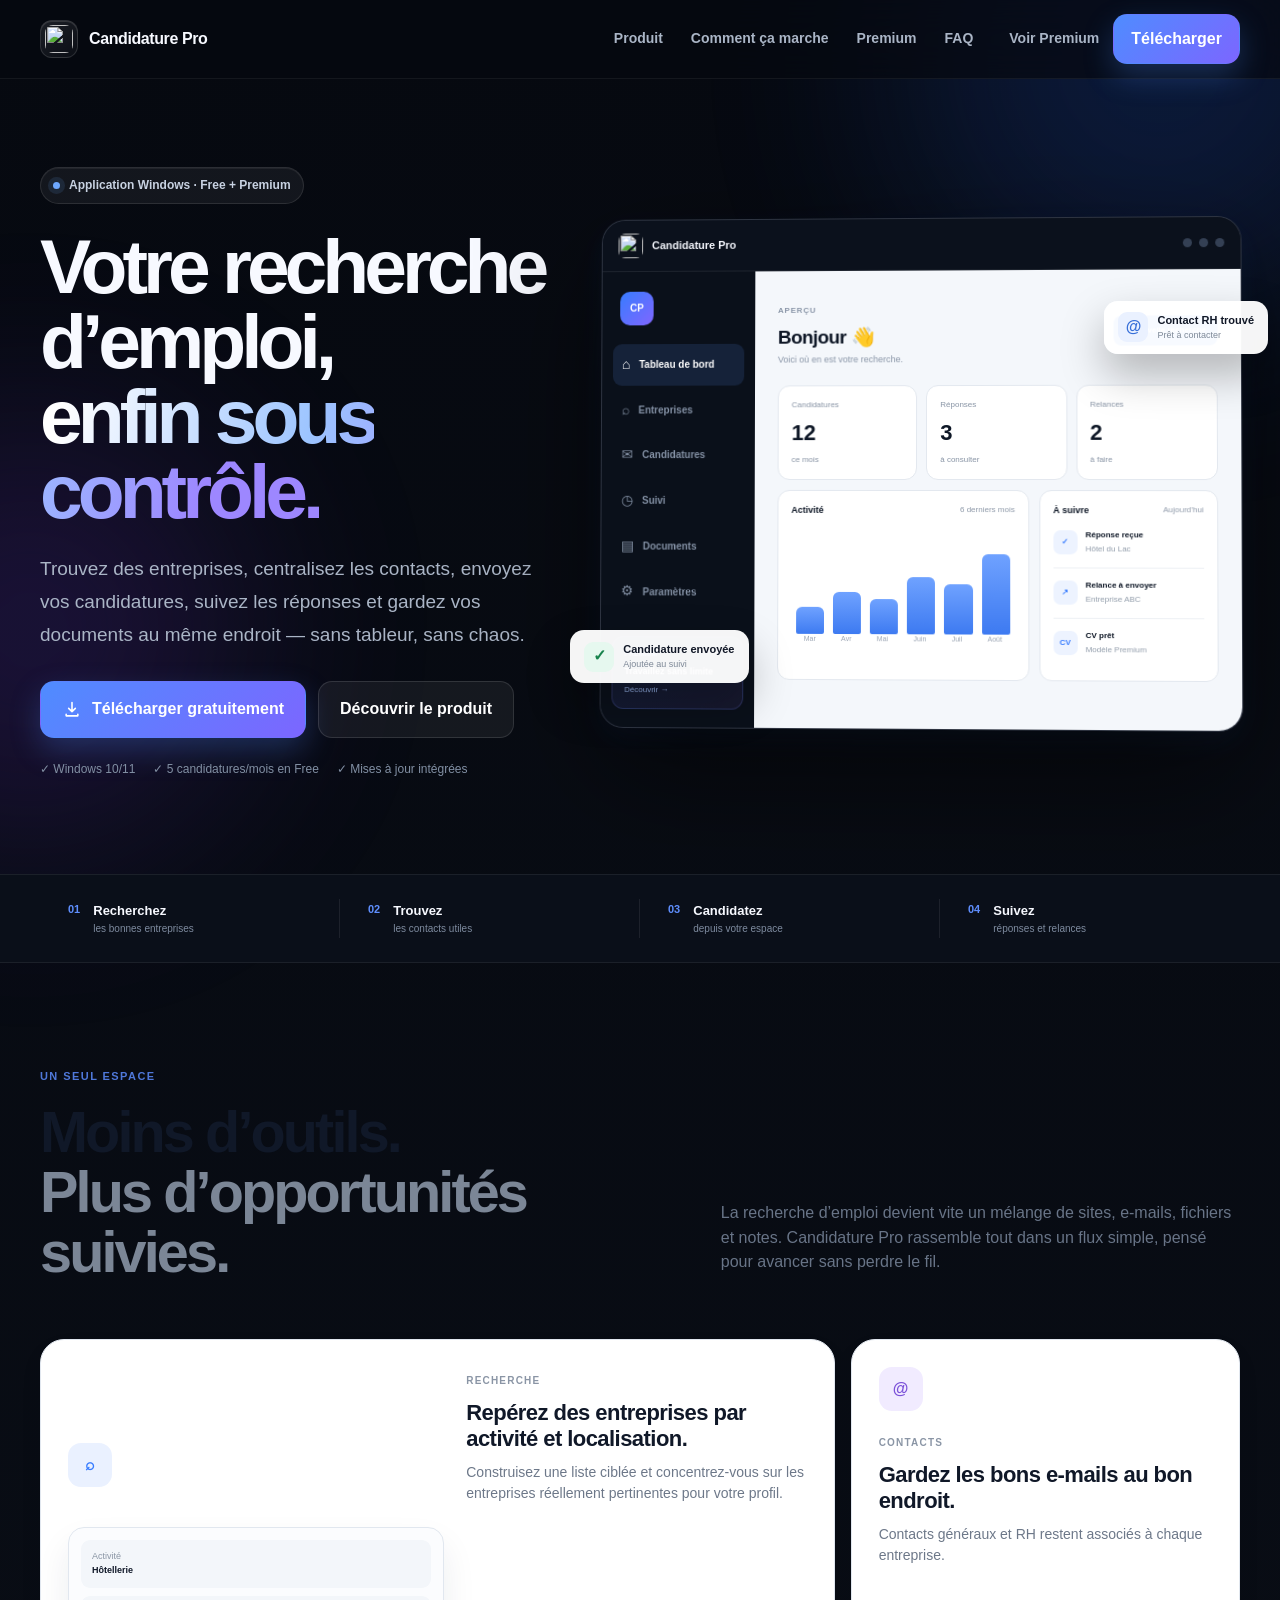
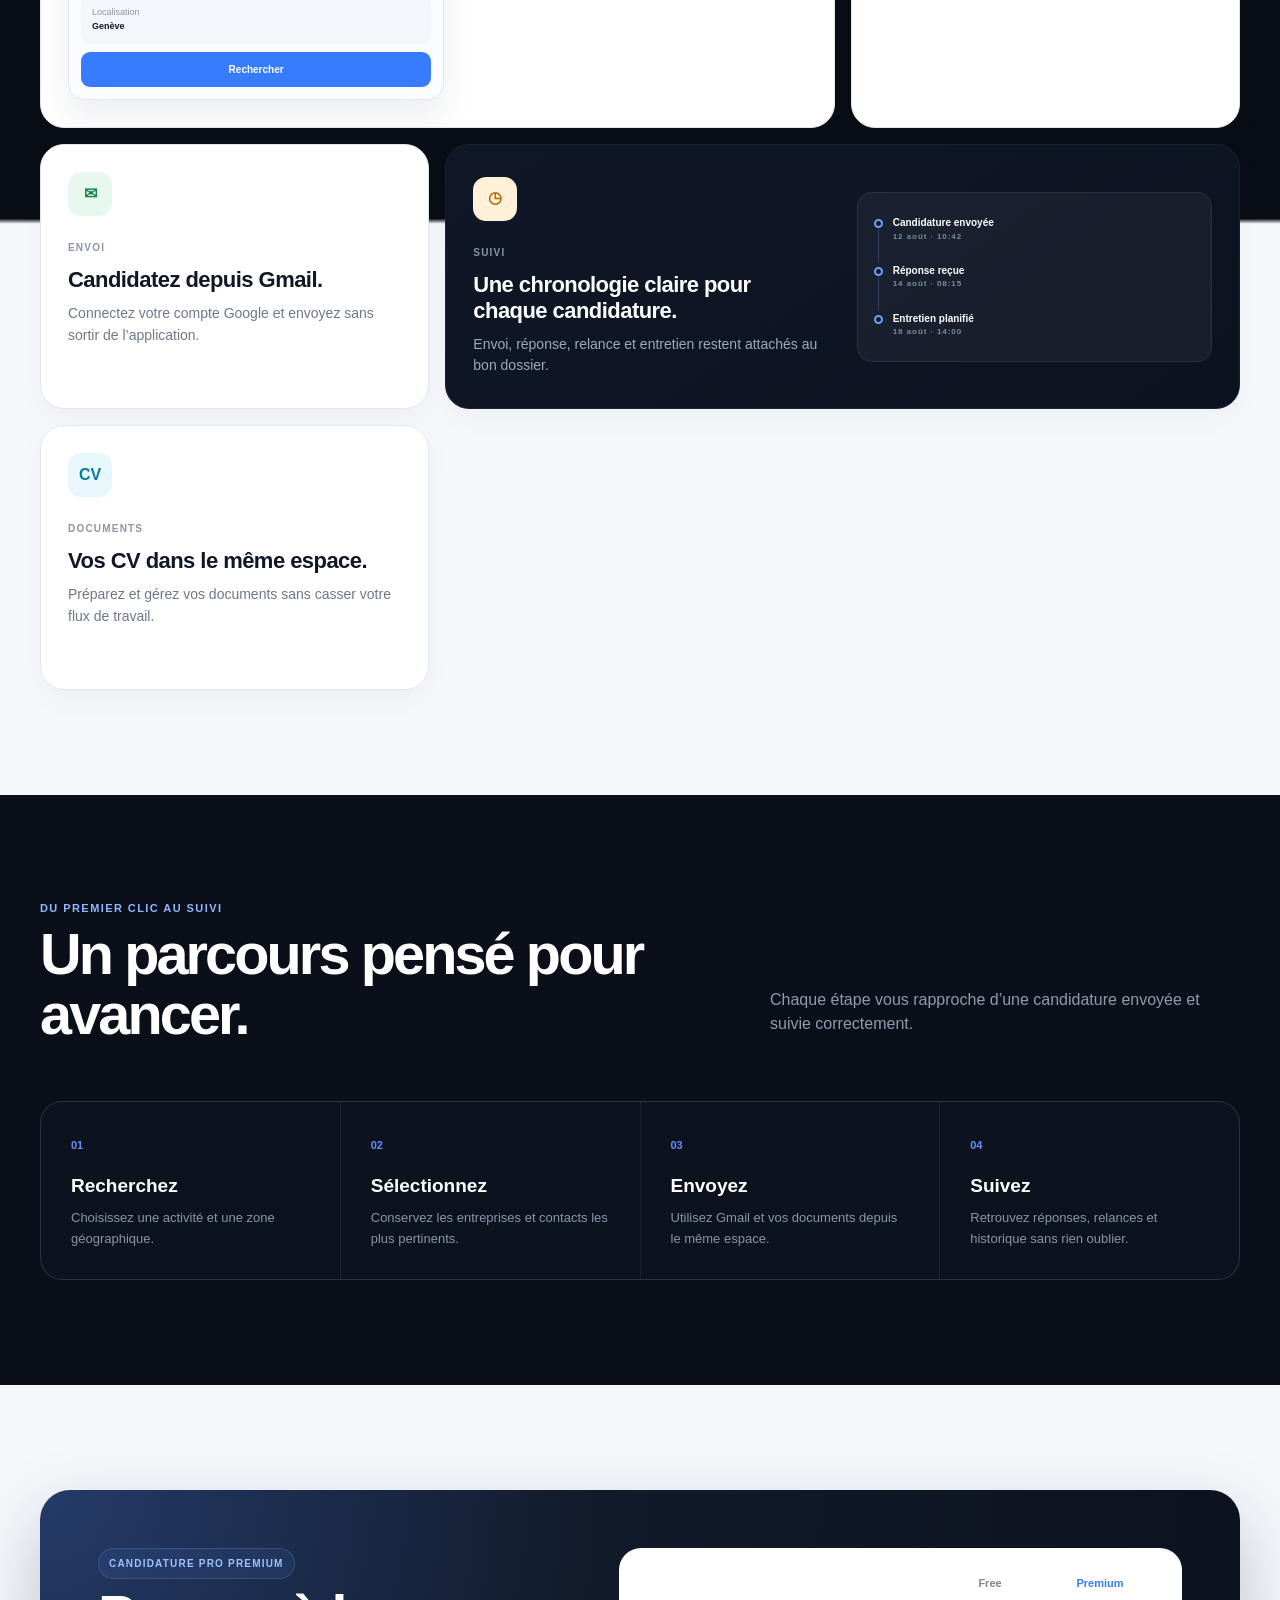
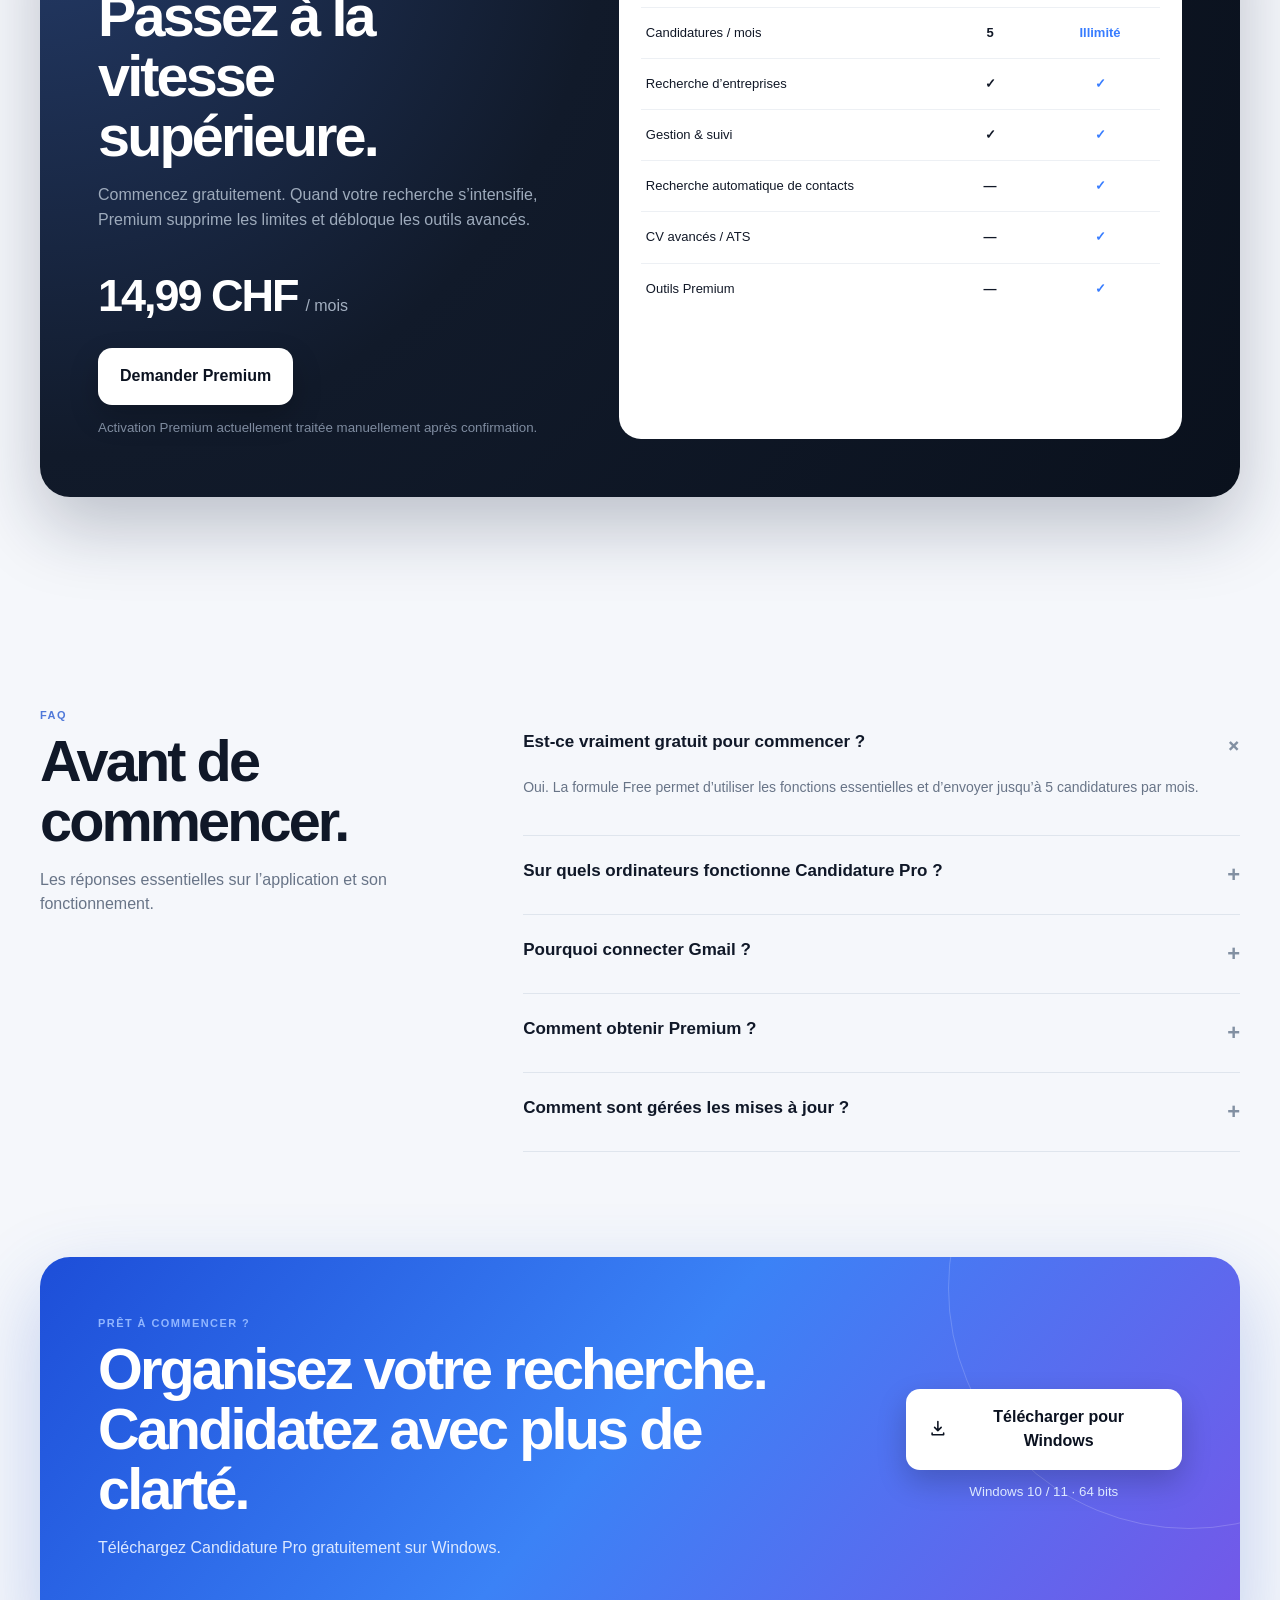
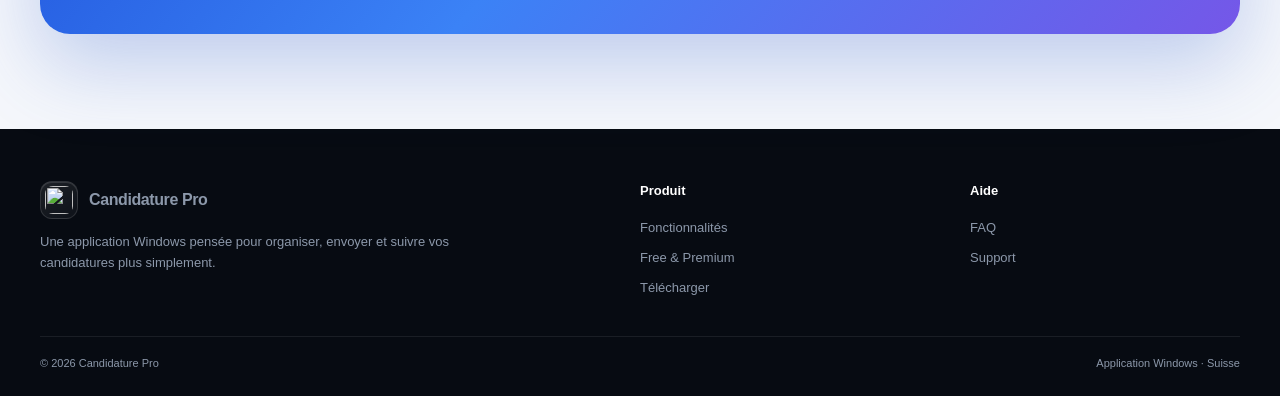
==== index.html @ aee871d6 "Update index.html" ====
<!doctype html>
<html lang="fr">
<head>
  <meta name="google-site-verification" content="pzYJ-l_pSA0hXIdi0pwkv5i7uLzu8DPLIW7ypDd37Yw" />
  <meta charset="utf-8" />
  <meta name="viewport" content="width=device-width,initial-scale=1" />
  <meta name="description" content="Candidature Pro centralise la recherche d'entreprises, les contacts, les candidatures, les réponses et les documents dans une application Windows moderne." />
  <meta name="theme-color" content="#070b14" />
  <title>Candidature Pro — Passez de la recherche à l'action</title>
  <link rel="icon" href="assets/logo.png" />
  <link rel="stylesheet" href="styles.css" />
</head>
<body>
  <div class="ambient ambient-a"></div><div class="ambient ambient-b"></div>
  <header class="topbar">
    <div class="shell nav">
      <a class="brand" href="#top"><span class="brand-mark"><img src="assets/logo.png" alt="" /></span><span>Candidature Pro</span></a>
      <nav>
        <a href="#product">Produit</a><a href="#workflow">Comment ça marche</a><a href="#premium">Premium</a><a href="#faq">FAQ</a>
      </nav>
      <div class="nav-actions"><a class="ghost-link" href="#premium">Voir Premium</a><a class="btn btn-primary" href="https://github.com/granadas/CandidaturePro-Releases/releases/latest/download/CandidaturePro_Setup_x64.exe">Télécharger</a></div>
    </div>
  </header>

  <main id="top">
    <section class="hero shell">
      <div class="hero-copy reveal">
        <div class="pill"><span></span> Application Windows · Free + Premium</div>
        <h1>Votre recherche d’emploi,<br><em>enfin sous contrôle.</em></h1>
        <p class="lead">Trouvez des entreprises, centralisez les contacts, envoyez vos candidatures, suivez les réponses et gardez vos documents au même endroit — sans tableur, sans chaos.</p>
        <div class="hero-actions">
          <a class="btn btn-primary btn-lg" href="https://github.com/granadas/CandidaturePro-Releases/releases/latest/download/CandidaturePro_Setup_x64.exe"><svg viewBox="0 0 24 24"><path d="M12 3v11m0 0 4-4m-4 4-4-4M5 17v2h14v-2"/></svg>Télécharger gratuitement</a>
          <a class="btn btn-glass btn-lg" href="#product">Découvrir le produit</a>
        </div>
        <div class="microproof"><span>✓ Windows 10/11</span><span>✓ 5 candidatures/mois en Free</span><span>✓ Mises à jour intégrées</span></div>
      </div>

      <div class="hero-stage reveal reveal-delay">
        <div class="halo"></div>
        <div class="app-window">
          <div class="window-bar"><div class="window-brand"><img src="assets/logo.png" alt=""><b>Candidature Pro</b></div><div class="window-controls"><i></i><i></i><i></i></div></div>
          <div class="window-content">
            <aside>
              <div class="avatar">CP</div>
              <div class="navitem active"><span>⌂</span><b>Tableau de bord</b></div>
              <div class="navitem"><span>⌕</span><b>Entreprises</b></div>
              <div class="navitem"><span>✉</span><b>Candidatures</b></div>
              <div class="navitem"><span>◷</span><b>Suivi</b></div>
              <div class="navitem"><span>▤</span><b>Documents</b></div>
              <div class="navitem"><span>⚙</span><b>Paramètres</b></div>
              <div class="sidebar-premium"><small>PREMIUM</small><strong>Travaillez sans limite</strong><span>Découvrir →</span></div>
            </aside>
            <div class="dashboard">
              <div class="dash-head"><div><small>APERÇU</small><h3>Bonjour 👋</h3><p>Voici où en est votre recherche.</p></div><button>+ Nouvelle recherche</button></div>
              <div class="stats">
                <article><span>Candidatures</span><strong>12</strong><small>ce mois</small></article>
                <article><span>Réponses</span><strong>3</strong><small>à consulter</small></article>
                <article><span>Relances</span><strong>2</strong><small>à faire</small></article>
              </div>
              <div class="dash-grid">
                <article class="dash-card chart-card"><div class="card-title"><b>Activité</b><span>6 derniers mois</span></div><div class="bars"><i style="height:28%"></i><i style="height:43%"></i><i style="height:36%"></i><i style="height:58%"></i><i style="height:51%"></i><i style="height:82%"></i></div><div class="months"><span>Mar</span><span>Avr</span><span>Mai</span><span>Juin</span><span>Juil</span><span>Août</span></div></article>
                <article class="dash-card"><div class="card-title"><b>À suivre</b><span>Aujourd’hui</span></div><div class="task"><i>✓</i><div><b>Réponse reçue</b><small>Hôtel du Lac</small></div></div><div class="task"><i>↗</i><div><b>Relance à envoyer</b><small>Entreprise ABC</small></div></div><div class="task"><i>CV</i><div><b>CV prêt</b><small>Modèle Premium</small></div></div></article>
              </div>
            </div>
          </div>
        </div>
        <div class="float-card fc-one"><span>✓</span><div><b>Candidature envoyée</b><small>Ajoutée au suivi</small></div></div>
        <div class="float-card fc-two"><span>@</span><div><b>Contact RH trouvé</b><small>Prêt à contacter</small></div></div>
      </div>
    </section>

    <section class="proof-strip"><div class="shell proof-grid"><div><strong>01</strong><span><b>Recherchez</b><small>les bonnes entreprises</small></span></div><div><strong>02</strong><span><b>Trouvez</b><small>les contacts utiles</small></span></div><div><strong>03</strong><span><b>Candidatez</b><small>depuis votre espace</small></span></div><div><strong>04</strong><span><b>Suivez</b><small>réponses et relances</small></span></div></div></section>

    <section class="section shell" id="product">
      <div class="eyebrow">UN SEUL ESPACE</div>
      <div class="split-heading"><h2>Moins d’outils.<br><span>Plus d’opportunités suivies.</span></h2><p>La recherche d’emploi devient vite un mélange de sites, e-mails, fichiers et notes. Candidature Pro rassemble tout dans un flux simple, pensé pour avancer sans perdre le fil.</p></div>
      <div class="bento">
        <article class="bento-card large glow-blue"><div class="icon">⌕</div><div><small>RECHERCHE</small><h3>Repérez des entreprises par activité et localisation.</h3><p>Construisez une liste ciblée et concentrez-vous sur les entreprises réellement pertinentes pour votre profil.</p></div><div class="search-widget"><div><span>Activité</span><b>Hôtellerie</b></div><div><span>Localisation</span><b>Genève</b></div><button>Rechercher</button></div></article>
        <article class="bento-card"><div class="icon violet">@</div><small>CONTACTS</small><h3>Gardez les bons e-mails au bon endroit.</h3><p>Contacts généraux et RH restent associés à chaque entreprise.</p></article>
        <article class="bento-card"><div class="icon green">✉</div><small>ENVOI</small><h3>Candidatez depuis Gmail.</h3><p>Connectez votre compte Google et envoyez sans sortir de l’application.</p></article>
        <article class="bento-card wide dark-card"><div><div class="icon amber">◷</div><small>SUIVI</small><h3>Une chronologie claire pour chaque candidature.</h3><p>Envoi, réponse, relance et entretien restent attachés au bon dossier.</p></div><div class="timeline"><div><i></i><span><b>Candidature envoyée</b><small>12 août · 10:42</small></span></div><div><i></i><span><b>Réponse reçue</b><small>14 août · 08:15</small></span></div><div><i></i><span><b>Entretien planifié</b><small>18 août · 14:00</small></span></div></div></article>
        <article class="bento-card"><div class="icon cyan">CV</div><small>DOCUMENTS</small><h3>Vos CV dans le même espace.</h3><p>Préparez et gérez vos documents sans casser votre flux de travail.</p></article>
      </div>
    </section>

    <section class="section workflow" id="workflow"><div class="shell"><div class="eyebrow light">DU PREMIER CLIC AU SUIVI</div><div class="workflow-head"><h2>Un parcours pensé pour avancer.</h2><p>Chaque étape vous rapproche d’une candidature envoyée et suivie correctement.</p></div><div class="steps"><article><span>01</span><h3>Recherchez</h3><p>Choisissez une activité et une zone géographique.</p></article><article><span>02</span><h3>Sélectionnez</h3><p>Conservez les entreprises et contacts les plus pertinents.</p></article><article><span>03</span><h3>Envoyez</h3><p>Utilisez Gmail et vos documents depuis le même espace.</p></article><article><span>04</span><h3>Suivez</h3><p>Retrouvez réponses, relances et historique sans rien oublier.</p></article></div></div></section>

    <section class="section shell" id="premium">
      <div class="premium-wrap">
        <div class="premium-copy"><div class="premium-badge">CANDIDATURE PRO PREMIUM</div><h2>Passez à la vitesse supérieure.</h2><p>Commencez gratuitement. Quand votre recherche s’intensifie, Premium supprime les limites et débloque les outils avancés.</p><div class="price"><strong>14,99 CHF</strong><span>/ mois</span></div><a class="btn btn-light btn-lg" href="mailto:jobrufali@gmail.com?subject=Demande%20Candidature%20Pro%20Premium">Demander Premium</a><small>Activation Premium actuellement traitée manuellement après confirmation.</small></div>
        <div class="compare-card"><div class="compare-head"><span></span><b>Free</b><b class="premium-col">Premium</b></div><div><span>Candidatures / mois</span><b>5</b><b>Illimité</b></div><div><span>Recherche d’entreprises</span><b>✓</b><b>✓</b></div><div><span>Gestion & suivi</span><b>✓</b><b>✓</b></div><div><span>Recherche automatique de contacts</span><b>—</b><b>✓</b></div><div><span>CV avancés / ATS</span><b>—</b><b>✓</b></div><div><span>Outils Premium</span><b>—</b><b>✓</b></div></div>
      </div>
    </section>

    <section class="section shell faq" id="faq"><div><div class="eyebrow">FAQ</div><h2>Avant de commencer.</h2><p>Les réponses essentielles sur l’application et son fonctionnement.</p></div><div class="faq-list"><details open><summary>Est-ce vraiment gratuit pour commencer ?<span>+</span></summary><p>Oui. La formule Free permet d’utiliser les fonctions essentielles et d’envoyer jusqu’à 5 candidatures par mois.</p></details><details><summary>Sur quels ordinateurs fonctionne Candidature Pro ?<span>+</span></summary><p>Candidature Pro est une application Windows 64 bits compatible avec Windows 10 et Windows 11.</p></details><details><summary>Pourquoi connecter Gmail ?<span>+</span></summary><p>La connexion Gmail permet d’envoyer les candidatures et de synchroniser les réponses directement depuis l’application via l’autorisation Google.</p></details><details><summary>Comment obtenir Premium ?<span>+</span></summary><p>Au lancement, la demande Premium est traitée manuellement. L’activation est ensuite appliquée à votre compte après confirmation.</p></details><details><summary>Comment sont gérées les mises à jour ?<span>+</span></summary><p>L’application vérifie les nouvelles versions et vous avertit lorsqu’une mise à jour est disponible.</p></details></div></section>

    <section class="cta-section"><div class="shell cta-card"><div><div class="eyebrow light">PRÊT À COMMENCER ?</div><h2>Organisez votre recherche.<br>Candidatez avec plus de clarté.</h2><p>Téléchargez Candidature Pro gratuitement sur Windows.</p></div><div class="cta-actions"><a class="btn btn-light btn-lg" href="https://github.com/granadas/CandidaturePro-Releases/releases/latest/download/CandidaturePro_Setup_x64.exe"><svg viewBox="0 0 24 24"><path d="M12 3v11m0 0 4-4m-4 4-4-4M5 17v2h14v-2"/></svg>Télécharger pour Windows</a><small>Windows 10 / 11 · 64 bits</small></div></div></section>
  </main>

  <footer><div class="shell footer-grid"><div><a class="brand" href="#top"><span class="brand-mark"><img src="assets/logo.png" alt=""></span><span>Candidature Pro</span></a><p>Une application Windows pensée pour organiser, envoyer et suivre vos candidatures plus simplement.</p></div><div><b>Produit</b><a href="#product">Fonctionnalités</a><a href="#premium">Free & Premium</a><a href="https://github.com/granadas/CandidaturePro-Releases/releases/latest/download/CandidaturePro_Setup_x64.exe">Télécharger</a></div><div><b>Aide</b><a href="#faq">FAQ</a><a href="mailto:jobrufali@gmail.com?subject=Support%20Candidature%20Pro">Support</a></div></div><div class="shell footer-bottom"><span>© 2026 Candidature Pro</span><span>Application Windows · Suisse</span></div></footer>
  <script src="script.js"></script>
</body>
</html>
---- styles.css ----
:root{--bg:#060910;--bg2:#0a0f19;--surface:#0f1623;--surface2:#121b2a;--line:rgba(255,255,255,.09);--text:#f7f9ff;--muted:#9ba8bb;--blue:#6ea8ff;--blue2:#3f7cff;--purple:#9b7cff;--green:#36d399;--shadow:0 30px 100px rgba(0,0,0,.48)}
*{box-sizing:border-box}html{scroll-behavior:smooth}body{margin:0;font-family:Inter,ui-sans-serif,-apple-system,BlinkMacSystemFont,"Segoe UI",sans-serif;background:linear-gradient(180deg,#060910 0,#090d15 35%,#f5f7fb 35.1%,#f5f7fb 100%);color:var(--text);line-height:1.55;overflow-x:hidden}a{color:inherit;text-decoration:none}img{display:block;max-width:100%}button{font:inherit}.shell{width:min(1200px,calc(100% - 40px));margin:auto}.ambient{position:fixed;pointer-events:none;border-radius:50%;filter:blur(110px);opacity:.18;z-index:-1}.ambient-a{width:520px;height:520px;background:#2563eb;top:-200px;right:-140px}.ambient-b{width:420px;height:420px;background:#7c3aed;top:420px;left:-180px}.topbar{position:sticky;top:0;z-index:60;background:rgba(6,9,16,.7);backdrop-filter:blur(18px);border-bottom:1px solid rgba(255,255,255,.06)}.nav{height:78px;display:flex;align-items:center;gap:36px}.brand{display:flex;align-items:center;gap:11px;font-weight:800;letter-spacing:-.025em}.brand-mark{width:38px;height:38px;border-radius:12px;background:linear-gradient(145deg,#ffffff17,#ffffff08);border:1px solid rgba(255,255,255,.12);display:grid;place-items:center;box-shadow:inset 0 1px rgba(255,255,255,.12)}.brand-mark img{width:28px;height:28px;border-radius:8px}.nav nav{display:flex;gap:28px;margin-left:auto;color:#aab5c6;font-size:14px;font-weight:650}.nav nav a:hover,.ghost-link:hover{color:#fff}.nav-actions{display:flex;align-items:center;gap:14px}.ghost-link{color:#aab5c6;font-size:14px;font-weight:650}.btn{display:inline-flex;align-items:center;justify-content:center;gap:10px;border-radius:14px;padding:12px 17px;border:1px solid transparent;font-weight:800;transition:.2s ease}.btn:hover{transform:translateY(-1px)}.btn-primary{background:linear-gradient(135deg,#4f8cff,#7c66ff);box-shadow:0 12px 30px rgba(79,140,255,.26);color:#fff}.btn-glass{background:rgba(255,255,255,.06);border-color:rgba(255,255,255,.12);color:#fff}.btn-light{background:#fff;color:#0b1220;box-shadow:0 12px 30px rgba(0,0,0,.2)}.btn-lg{padding:15px 21px}.btn svg{width:20px;height:20px;fill:none;stroke:currentColor;stroke-width:1.9;stroke-linecap:round;stroke-linejoin:round}.hero{min-height:780px;display:grid;grid-template-columns:.88fr 1.12fr;gap:54px;align-items:center;padding:88px 0 95px}.pill{display:inline-flex;align-items:center;gap:9px;border:1px solid rgba(255,255,255,.1);background:rgba(255,255,255,.055);padding:8px 12px;border-radius:999px;font-size:12px;color:#c8d2e2;font-weight:750;box-shadow:inset 0 1px rgba(255,255,255,.06)}.pill span{width:7px;height:7px;border-radius:50%;background:#6ea8ff;box-shadow:0 0 0 5px rgba(110,168,255,.12)}.hero h1{font-size:clamp(52px,6vw,80px);line-height:.98;letter-spacing:-.065em;margin:25px 0 22px}.hero h1 em{font-style:normal;background:linear-gradient(105deg,#ffffff 5%,#9cc4ff 45%,#9d87ff 80%);-webkit-background-clip:text;background-clip:text;color:transparent}.lead{font-size:19px;color:#aab5c6;max-width:630px;line-height:1.75}.hero-actions{display:flex;gap:12px;flex-wrap:wrap;margin:30px 0 22px}.microproof{display:flex;gap:18px;flex-wrap:wrap;color:#8290a4;font-size:12px}.hero-stage{position:relative}.halo{position:absolute;inset:7% 4%;background:radial-gradient(circle,rgba(84,133,255,.28),transparent 67%);filter:blur(25px)}.app-window{position:relative;background:#111827;border:1px solid rgba(255,255,255,.12);border-radius:24px;overflow:hidden;box-shadow:0 45px 120px rgba(0,0,0,.56),0 10px 28px rgba(18,38,77,.28);transform:perspective(1400px) rotateY(-2deg) rotateX(1.1deg)}.window-bar{height:52px;background:#0b111c;border-bottom:1px solid rgba(255,255,255,.08);display:flex;align-items:center;justify-content:space-between;padding:0 16px}.window-brand{display:flex;align-items:center;gap:9px;font-size:11px}.window-brand img{width:25px;height:25px;border-radius:7px}.window-controls{display:flex;gap:7px}.window-controls i{width:9px;height:9px;border-radius:50%;background:#344054}.window-content{display:grid;grid-template-columns:155px 1fr;min-height:455px}.window-content aside{background:#0a101a;padding:18px 11px;color:#8491a5}.avatar{width:34px;height:34px;border-radius:10px;background:linear-gradient(135deg,#377cff,#8066ff);display:grid;place-items:center;color:#fff;font-size:10px;font-weight:900;margin:2px 7px 19px}.navitem{display:flex;gap:9px;align-items:center;padding:10px 9px;border-radius:9px;font-size:10px;margin-bottom:4px}.navitem span{font-size:14px}.navitem.active{background:#152239;color:#fff}.sidebar-premium{margin-top:24px;border:1px solid rgba(117,139,255,.22);background:linear-gradient(150deg,rgba(54,92,189,.18),rgba(126,87,194,.12));border-radius:12px;padding:12px}.sidebar-premium small,.sidebar-premium strong,.sidebar-premium span{display:block}.sidebar-premium small{font-size:7px;color:#90b5ff;font-weight:900}.sidebar-premium strong{font-size:9px;color:#eef4ff;margin:5px 0}.sidebar-premium span{font-size:8px;color:#9ab7ee}.dashboard{background:#f4f7fb;color:#0e1726;padding:25px 23px}.dash-head{display:flex;align-items:center;justify-content:space-between}.dash-head small{font-size:8px;font-weight:900;letter-spacing:.1em;color:#8a96a8}.dash-head h3{margin:2px 0;font-size:19px;letter-spacing:-.03em}.dash-head p{margin:0;color:#8995a7;font-size:9px}.dash-head button{border:0;background:#377cff;color:#fff;border-radius:8px;padding:9px 11px;font-size:8px;font-weight:800}.stats{display:grid;grid-template-columns:repeat(3,1fr);gap:9px;margin:18px 0 10px}.stats article{background:#fff;border:1px solid #e3e8ef;border-radius:12px;padding:13px}.stats span,.stats small{display:block;color:#8793a4;font-size:8px}.stats strong{display:block;font-size:22px;margin:4px 0}.dash-grid{display:grid;grid-template-columns:1.35fr .95fr;gap:10px}.dash-card{background:#fff;border:1px solid #e3e8ef;border-radius:12px;padding:13px}.card-title{display:flex;justify-content:space-between;font-size:9px}.card-title span{font-size:8px;color:#8d98a8}.bars{height:116px;display:flex;align-items:flex-end;gap:9px;padding:18px 5px 0}.bars i{flex:1;background:linear-gradient(180deg,#6fa2ff,#3d7af1);border-radius:6px 6px 2px 2px}.months{display:flex;justify-content:space-around;color:#9aa4b3;font-size:7px}.task{display:flex;gap:8px;align-items:center;padding:11px 0;border-bottom:1px solid #edf0f4}.task:last-child{border:0}.task i{font-style:normal;width:24px;height:24px;border-radius:7px;background:#edf3ff;color:#377cff;display:grid;place-items:center;font-size:8px;font-weight:900}.task b,.task small{display:block;font-size:8px}.task small{color:#929dab;margin-top:2px}.float-card{position:absolute;display:flex;gap:9px;align-items:center;background:rgba(255,255,255,.96);color:#111827;border-radius:14px;padding:11px 14px;box-shadow:0 20px 44px rgba(0,0,0,.28)}.float-card>span{width:30px;height:30px;border-radius:9px;display:grid;place-items:center;font-weight:900}.float-card b,.float-card small{display:block}.float-card b{font-size:11px}.float-card small{font-size:9px;color:#7e8998}.fc-one{left:-28px;bottom:46px}.fc-one>span{background:#e6f8ef;color:#18834c}.fc-two{right:-28px;top:84px}.fc-two>span{background:#eaf1ff;color:#376fd8}.proof-strip{border-top:1px solid rgba(255,255,255,.07);border-bottom:1px solid rgba(255,255,255,.07);background:#0a0f19}.proof-grid{display:grid;grid-template-columns:repeat(4,1fr);padding:24px 0}.proof-grid div{display:flex;gap:13px;padding:2px 28px;border-right:1px solid rgba(255,255,255,.08)}.proof-grid div:last-child{border:0}.proof-grid strong{color:#5f8fff;font-size:11px}.proof-grid b,.proof-grid small{display:block}.proof-grid b{font-size:13px}.proof-grid small{font-size:10px;color:#7e8b9f}.section{padding:105px 0;color:#101828}.eyebrow{font-size:11px;font-weight:900;letter-spacing:.13em;color:#4f78d9}.eyebrow.light{color:#91b6ff}.split-heading{display:grid;grid-template-columns:1fr .85fr;gap:70px;align-items:end;margin:10px 0 48px}.split-heading h2,.workflow h2,.premium-copy h2,.faq h2,.cta-card h2{font-size:clamp(38px,4.5vw,58px);line-height:1.04;letter-spacing:-.05em;margin:8px 0}.split-heading h2 span{color:#7b8696}.split-heading p,.workflow-head p,.premium-copy p,.faq>div:first-child p,.cta-card p{color:#687487;font-size:16px}.bento{display:grid;grid-template-columns:repeat(3,1fr);gap:16px}.bento-card{background:#fff;border:1px solid #e1e7ef;border-radius:24px;padding:27px;min-height:265px;box-shadow:0 10px 28px rgba(15,23,42,.035);position:relative;overflow:hidden}.bento-card.large{grid-column:span 2;display:grid;grid-template-columns:1.05fr .95fr;gap:22px;align-items:end;min-height:320px}.bento-card.wide{grid-column:span 2;display:grid;grid-template-columns:1fr 1fr;gap:28px;align-items:center}.bento-card small{font-size:10px;letter-spacing:.12em;color:#8a95a5;font-weight:900}.bento-card h3{font-size:22px;line-height:1.18;letter-spacing:-.025em;margin:8px 0 10px}.bento-card p{font-size:14px;color:#6d7889;margin:0}.icon{width:44px;height:44px;border-radius:13px;background:#eaf1ff;color:#377cff;display:grid;place-items:center;font-weight:900;margin-bottom:18px}.icon.violet{background:#f1ebff;color:#7c52d9}.icon.green{background:#e9f8ef;color:#16834b}.icon.amber{background:#fff1d8;color:#b76800}.icon.cyan{background:#e8f7fb;color:#0c7d99}.search-widget{background:#fbfcfe;border:1px solid #e1e7ef;border-radius:16px;padding:12px;box-shadow:0 18px 34px rgba(22,34,58,.08)}.search-widget div{padding:10px 11px;background:#f3f6fa;border-radius:9px;margin-bottom:8px}.search-widget span,.search-widget b{display:block;font-size:9px}.search-widget span{color:#8b96a5}.search-widget button{width:100%;border:0;background:#377cff;color:#fff;border-radius:9px;padding:10px;font-size:10px;font-weight:900}.dark-card{background:linear-gradient(145deg,#101827,#0b1220);color:#fff;border-color:#182337}.dark-card p{color:#9eabbc}.timeline{background:rgba(255,255,255,.05);border:1px solid rgba(255,255,255,.08);border-radius:15px;padding:12px 16px}.timeline div{display:flex;gap:10px;padding:10px 0;position:relative}.timeline div:not(:last-child):after{content:"";position:absolute;left:4px;top:24px;bottom:-10px;width:1px;background:#30415f}.timeline i{width:9px;height:9px;border:2px solid #6fa2ff;border-radius:50%;margin-top:4px;z-index:1;background:#101827}.timeline b,.timeline small{display:block;font-size:10px}.timeline small{font-size:8px;color:#7f8ca0}.workflow{background:#0a0f19;color:#fff}.workflow-head{display:flex;justify-content:space-between;gap:60px;align-items:end}.workflow-head p{max-width:470px;color:#8f9caf}.steps{display:grid;grid-template-columns:repeat(4,1fr);gap:1px;background:rgba(255,255,255,.08);margin-top:48px;border:1px solid rgba(255,255,255,.08);border-radius:22px;overflow:hidden}.steps article{background:#0c131f;padding:30px}.steps span{color:#628fff;font-size:11px;font-weight:900}.steps h3{font-size:19px;margin:14px 0 8px}.steps p{color:#8996a8;font-size:13px;margin:0}.premium-wrap{background:radial-gradient(circle at 0 0,#243b69 0,#111a2a 42%,#0a111d 100%);border-radius:30px;padding:58px;color:#fff;display:grid;grid-template-columns:.9fr 1.1fr;gap:60px;box-shadow:0 30px 70px rgba(19,33,59,.25)}.premium-badge{display:inline-block;font-size:10px;font-weight:900;letter-spacing:.12em;color:#9ec1ff;border:1px solid rgba(130,170,255,.2);background:rgba(87,122,204,.12);padding:7px 10px;border-radius:999px}.premium-copy p{color:#9eabbc}.price{display:flex;align-items:baseline;gap:8px;margin:28px 0 18px}.price strong{font-size:45px;letter-spacing:-.045em}.price span{color:#a3afc0}.premium-copy>small{display:block;color:#7f8ca0;margin-top:13px}.compare-card{background:#fff;color:#111827;border-radius:22px;padding:12px 22px}.compare-card>div{display:grid;grid-template-columns:1fr 90px 110px;align-items:center;gap:10px;padding:15px 5px;border-bottom:1px solid #edf0f4;font-size:13px}.compare-card>div:last-child{border:0}.compare-card b{text-align:center}.compare-head{color:#7a8594;font-size:11px!important;font-weight:800}.premium-col,.compare-card>div b:last-child{color:#377cff}.faq{display:grid;grid-template-columns:.72fr 1.28fr;gap:80px}.faq-list details{border-bottom:1px solid #dfe5ed;padding:22px 0}.faq-list summary{list-style:none;display:flex;justify-content:space-between;gap:20px;cursor:pointer;font-size:17px;font-weight:800}.faq-list summary::-webkit-details-marker{display:none}.faq-list summary span{font-size:22px;color:#8290a2}.faq-list details[open] summary span{transform:rotate(45deg)}.faq-list p{color:#687487;font-size:14px;max-width:680px}.cta-section{padding:0 0 95px;color:#fff}.cta-card{background:linear-gradient(130deg,#1d4ed8 0,#3b82f6 48%,#7557e8 100%);border-radius:30px;padding:58px;display:flex;align-items:center;justify-content:space-between;gap:50px;box-shadow:0 30px 80px rgba(48,95,205,.28);position:relative;overflow:hidden}.cta-card:after{content:"";position:absolute;width:480px;height:480px;border:1px solid rgba(255,255,255,.18);border-radius:50%;right:-190px;top:-210px}.cta-card>div{position:relative;z-index:1}.cta-card p{color:#dce8ff}.cta-actions{text-align:center}.cta-actions small{display:block;color:#dce8ff;margin-top:12px}footer{background:#070b12;color:#8c98aa;padding:52px 0 24px}.footer-grid{display:grid;grid-template-columns:2fr 1fr 1fr;gap:60px}.footer-grid>div:first-child p{max-width:420px;font-size:13px}.footer-grid>div:not(:first-child){display:flex;flex-direction:column;gap:10px;font-size:13px}.footer-grid b{color:#fff;margin-bottom:6px}.footer-grid a:hover{color:#fff}.footer-bottom{border-top:1px solid rgba(255,255,255,.08);margin-top:38px;padding-top:18px;display:flex;justify-content:space-between;font-size:11px}.reveal{opacity:0;transform:translateY(18px);transition:opacity .75s ease,transform .75s ease}.reveal.visible{opacity:1;transform:none}.reveal-delay{transition-delay:.12s}@media(max-width:1000px){.nav nav{display:none}.hero{grid-template-columns:1fr;padding-top:65px}.hero-copy{text-align:center}.lead{margin:auto}.hero-actions,.microproof{justify-content:center}.hero-stage{margin-top:20px}.split-heading,.premium-wrap,.faq{grid-template-columns:1fr}.bento{grid-template-columns:1fr 1fr}.bento-card.large,.bento-card.wide{grid-column:span 2}.workflow-head{display:block}.steps{grid-template-columns:1fr 1fr}.premium-wrap{gap:40px}.cta-card{display:block;text-align:center}.cta-actions{margin-top:25px}.footer-grid{grid-template-columns:1fr 1fr}.footer-grid>div:first-child{grid-column:span 2}}@media(max-width:720px){.shell{width:min(100% - 26px,1200px)}.nav{height:68px}.nav-actions .ghost-link{display:none}.hero{min-height:auto;padding:56px 0 70px}.hero h1{font-size:48px}.lead{font-size:16px}.microproof{display:grid}.window-content{grid-template-columns:58px 1fr}.navitem b,.sidebar-premium{display:none}.dashboard{padding:15px 12px}.dash-grid{grid-template-columns:1fr}.dash-grid>.dash-card:last-child{display:none}.float-card{display:none}.proof-grid{grid-template-columns:1fr 1fr}.proof-grid div{border-bottom:1px solid rgba(255,255,255,.06)}.section{padding:74px 0}.split-heading{gap:10px}.bento{grid-template-columns:1fr}.bento-card.large,.bento-card.wide{grid-column:auto;grid-template-columns:1fr}.steps{grid-template-columns:1fr}.premium-wrap{padding:34px 22px}.compare-card{padding:8px 12px}.compare-card>div{grid-template-columns:1fr 55px 75px;font-size:11px}.cta-card{padding:38px 23px}.footer-grid{grid-template-columns:1fr}.footer-grid>div:first-child{grid-column:auto}.footer-bottom{display:block}.footer-bottom span{display:block;margin-top:5px}}
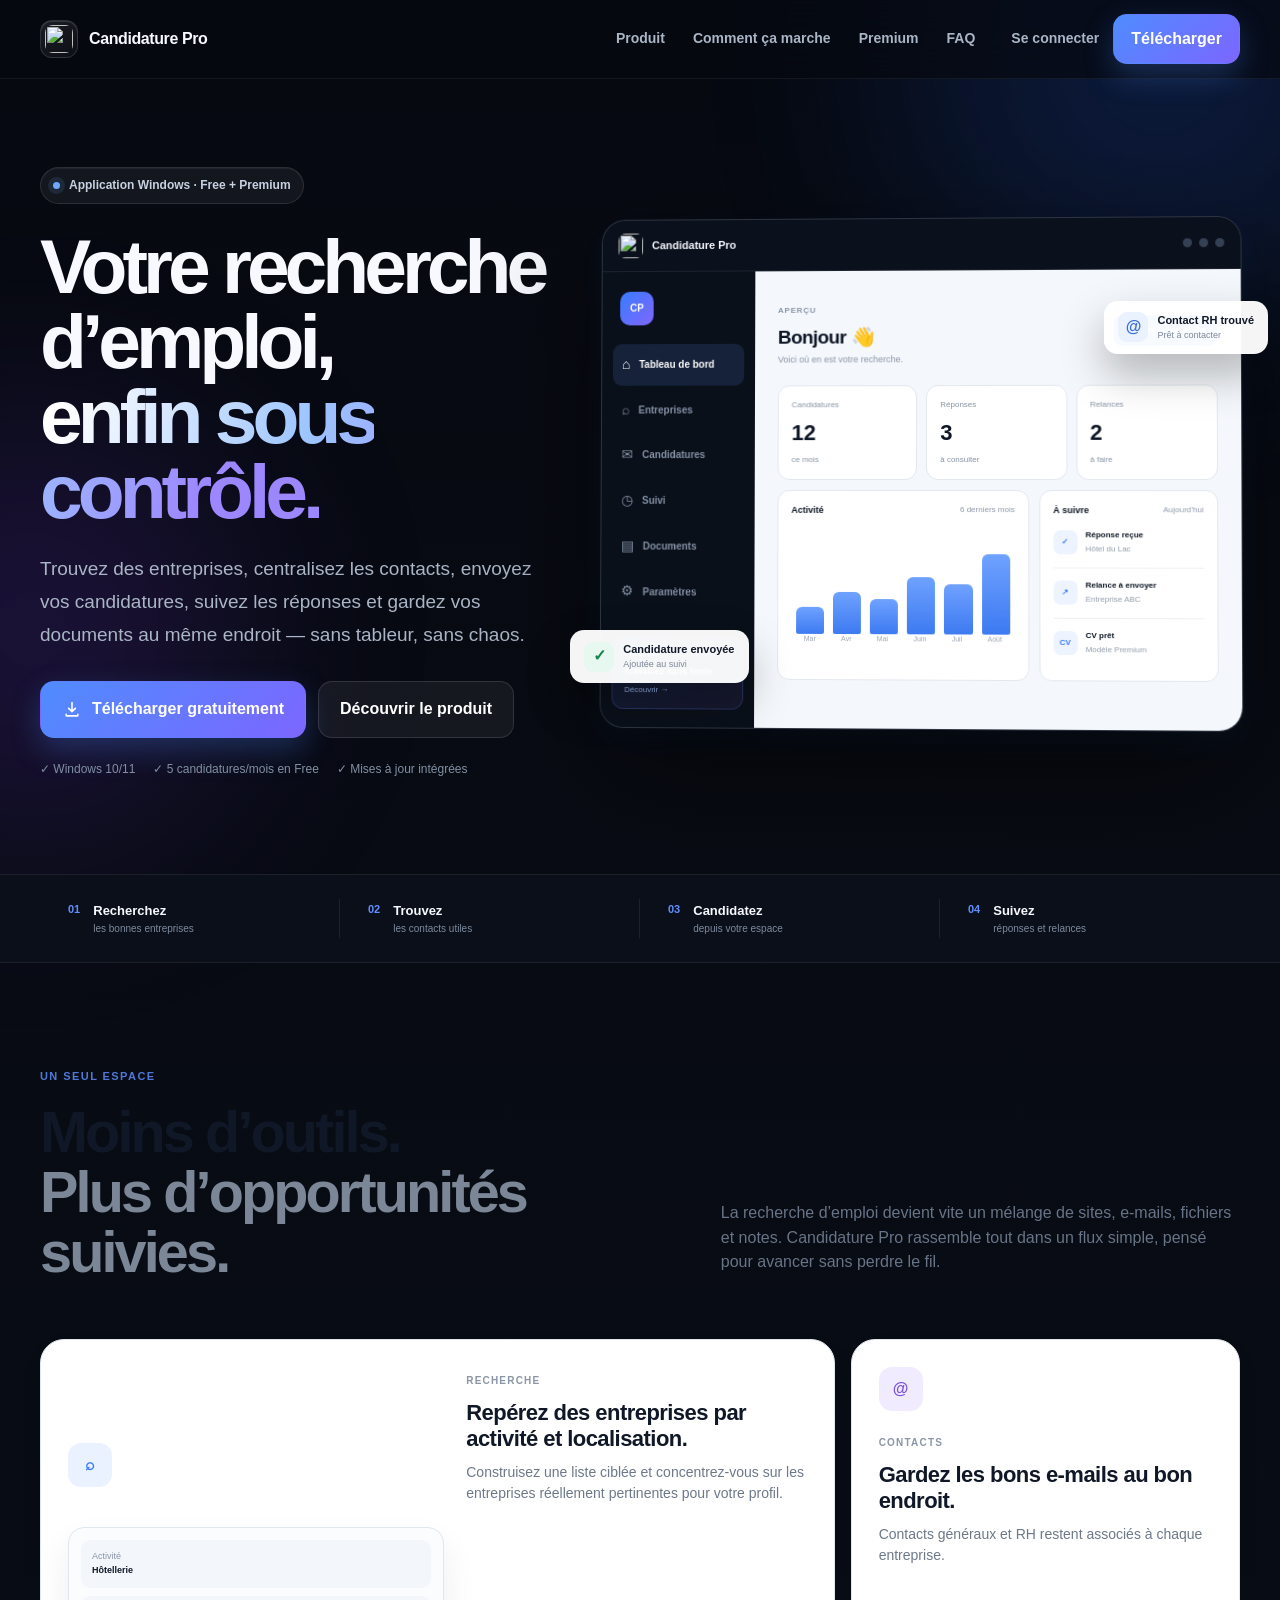
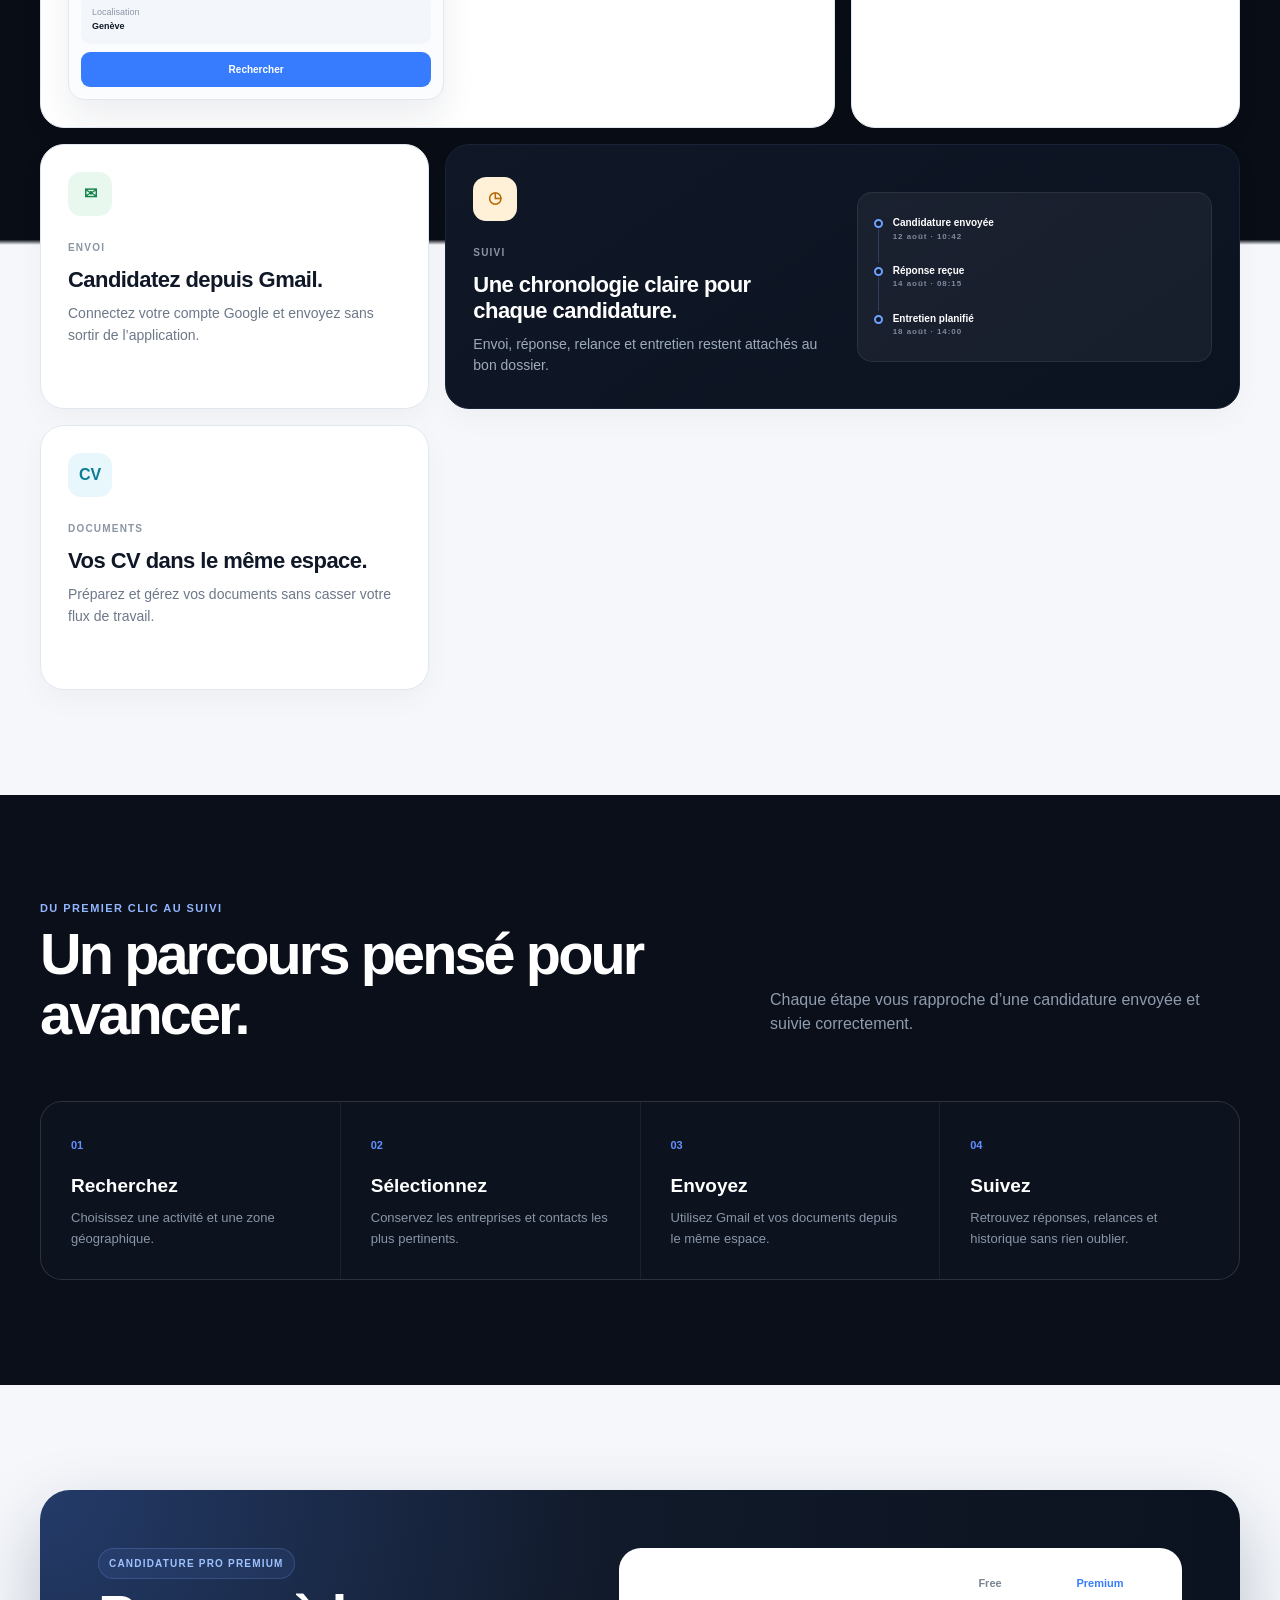
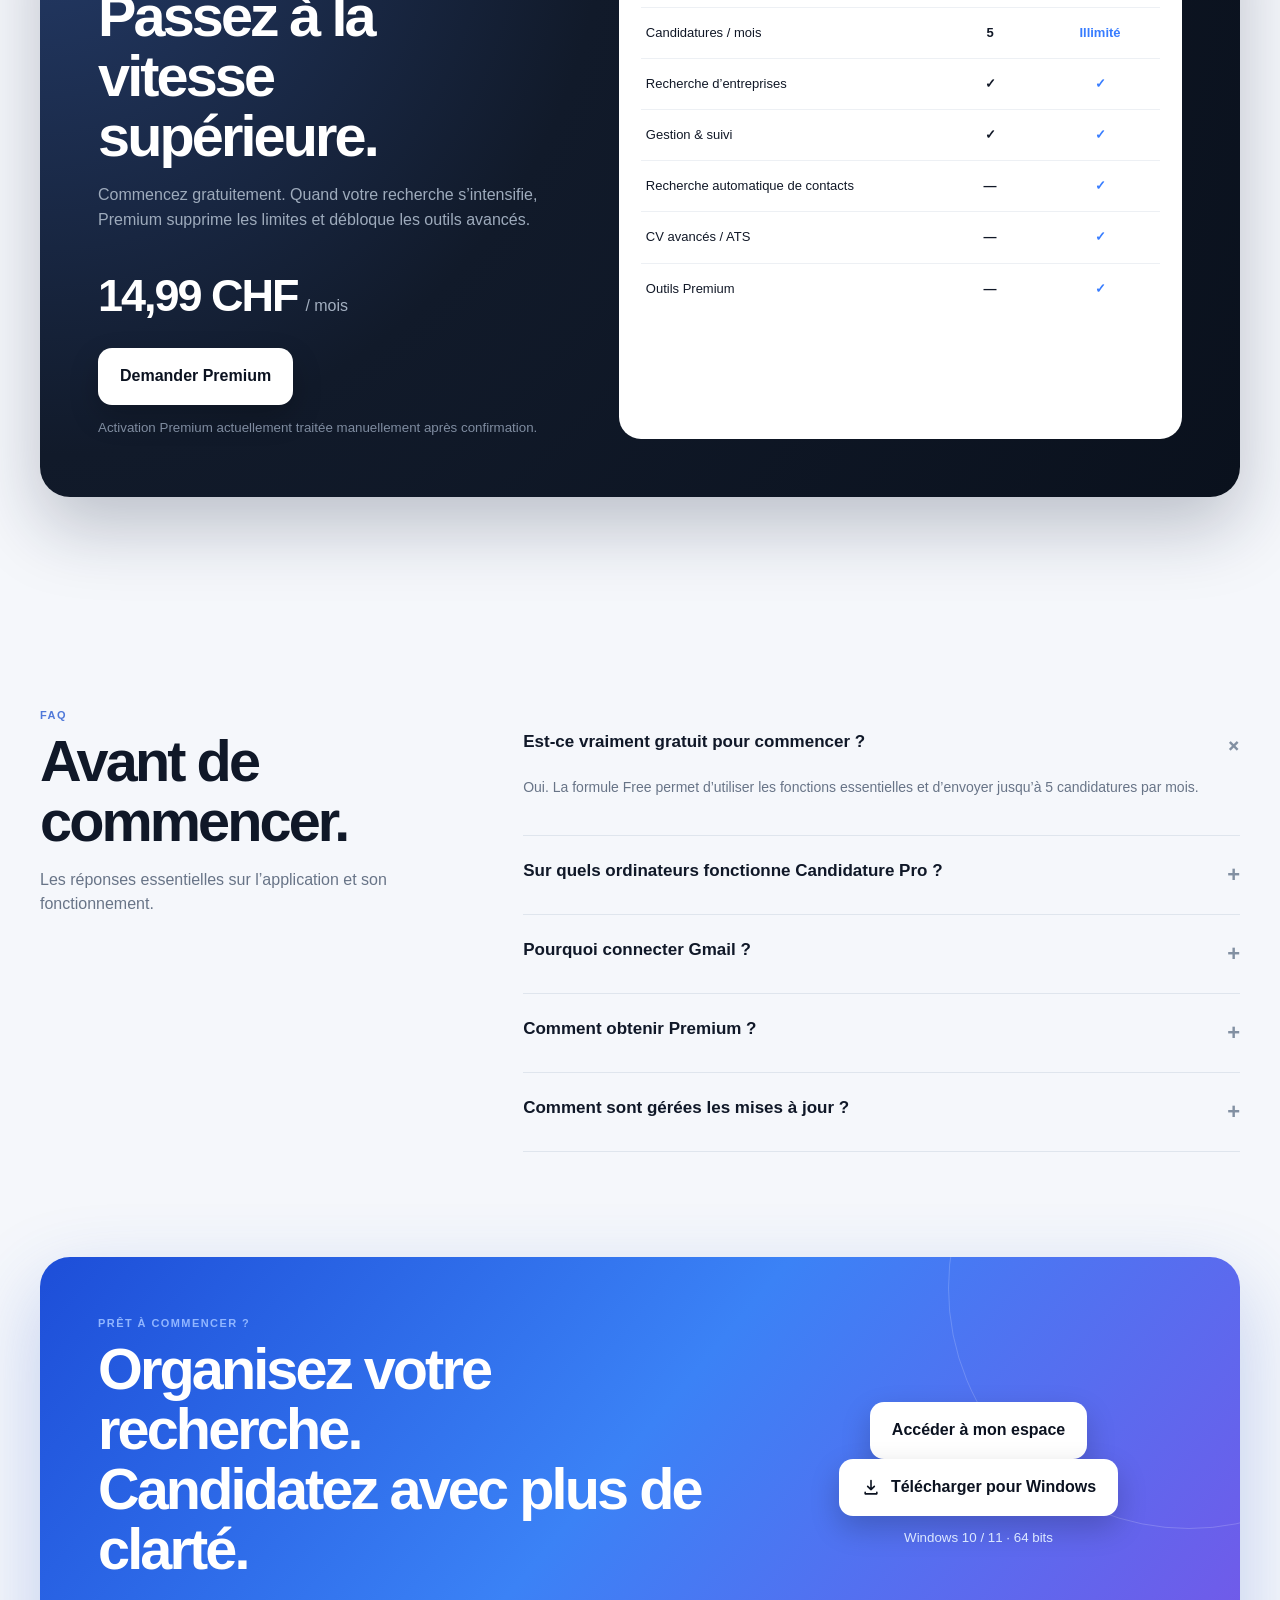
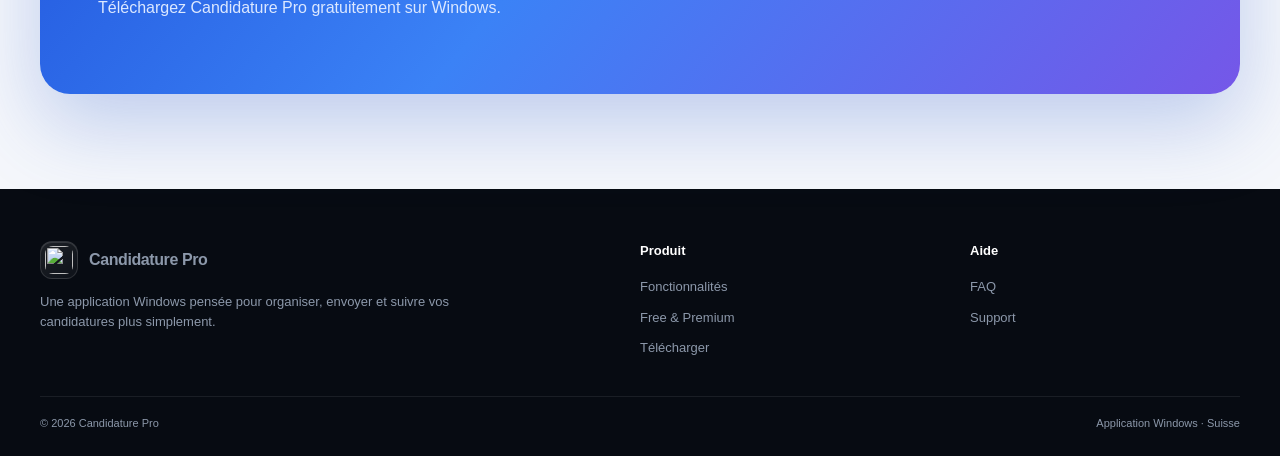
==== commit 173bd3b2: "Show public landing page before candidate sign-in" ====
--- a/index.html
+++ b/index.html
@@ -18,7 +18,7 @@
       <nav>
         <a href="#product">Produit</a><a href="#workflow">Comment ça marche</a><a href="#premium">Premium</a><a href="#faq">FAQ</a>
       </nav>
-      <div class="nav-actions"><a class="ghost-link" href="#premium">Voir Premium</a><a class="btn btn-primary" href="https://github.com/granadas/CandidaturePro-Releases/releases/latest/download/CandidaturePro_Setup_x64.exe">Télécharger</a></div>
+      <div class="nav-actions"><a class="ghost-link" href="app/">Se connecter</a><a class="btn btn-primary" href="https://github.com/granadas/CandidaturePro-Releases/releases/latest/download/CandidaturePro_Setup_x64.exe">Télécharger</a></div>
     </div>
   </header>
 
@@ -94,7 +94,7 @@
 
     <section class="section shell faq" id="faq"><div><div class="eyebrow">FAQ</div><h2>Avant de commencer.</h2><p>Les réponses essentielles sur l’application et son fonctionnement.</p></div><div class="faq-list"><details open><summary>Est-ce vraiment gratuit pour commencer ?<span>+</span></summary><p>Oui. La formule Free permet d’utiliser les fonctions essentielles et d’envoyer jusqu’à 5 candidatures par mois.</p></details><details><summary>Sur quels ordinateurs fonctionne Candidature Pro ?<span>+</span></summary><p>Candidature Pro est une application Windows 64 bits compatible avec Windows 10 et Windows 11.</p></details><details><summary>Pourquoi connecter Gmail ?<span>+</span></summary><p>La connexion Gmail permet d’envoyer les candidatures et de synchroniser les réponses directement depuis l’application via l’autorisation Google.</p></details><details><summary>Comment obtenir Premium ?<span>+</span></summary><p>Au lancement, la demande Premium est traitée manuellement. L’activation est ensuite appliquée à votre compte après confirmation.</p></details><details><summary>Comment sont gérées les mises à jour ?<span>+</span></summary><p>L’application vérifie les nouvelles versions et vous avertit lorsqu’une mise à jour est disponible.</p></details></div></section>
 
-    <section class="cta-section"><div class="shell cta-card"><div><div class="eyebrow light">PRÊT À COMMENCER ?</div><h2>Organisez votre recherche.<br>Candidatez avec plus de clarté.</h2><p>Téléchargez Candidature Pro gratuitement sur Windows.</p></div><div class="cta-actions"><a class="btn btn-light btn-lg" href="https://github.com/granadas/CandidaturePro-Releases/releases/latest/download/CandidaturePro_Setup_x64.exe"><svg viewBox="0 0 24 24"><path d="M12 3v11m0 0 4-4m-4 4-4-4M5 17v2h14v-2"/></svg>Télécharger pour Windows</a><small>Windows 10 / 11 · 64 bits</small></div></div></section>
+    <section class="cta-section"><div class="shell cta-card"><div><div class="eyebrow light">PRÊT À COMMENCER ?</div><h2>Organisez votre recherche.<br>Candidatez avec plus de clarté.</h2><p>Téléchargez Candidature Pro gratuitement sur Windows.</p></div><div class="cta-actions"><a class="btn btn-light btn-lg" href="app/">Accéder à mon espace</a><a class="btn btn-light btn-lg" href="https://github.com/granadas/CandidaturePro-Releases/releases/latest/download/CandidaturePro_Setup_x64.exe"><svg viewBox="0 0 24 24"><path d="M12 3v11m0 0 4-4m-4 4-4-4M5 17v2h14v-2"/></svg>Télécharger pour Windows</a><small>Windows 10 / 11 · 64 bits</small></div></div></section>
   </main>
 
   <footer><div class="shell footer-grid"><div><a class="brand" href="#top"><span class="brand-mark"><img src="assets/logo.png" alt=""></span><span>Candidature Pro</span></a><p>Une application Windows pensée pour organiser, envoyer et suivre vos candidatures plus simplement.</p></div><div><b>Produit</b><a href="#product">Fonctionnalités</a><a href="#premium">Free & Premium</a><a href="https://github.com/granadas/CandidaturePro-Releases/releases/latest/download/CandidaturePro_Setup_x64.exe">Télécharger</a></div><div><b>Aide</b><a href="#faq">FAQ</a><a href="mailto:jobrufali@gmail.com?subject=Support%20Candidature%20Pro">Support</a></div></div><div class="shell footer-bottom"><span>© 2026 Candidature Pro</span><span>Application Windows · Suisse</span></div></footer>
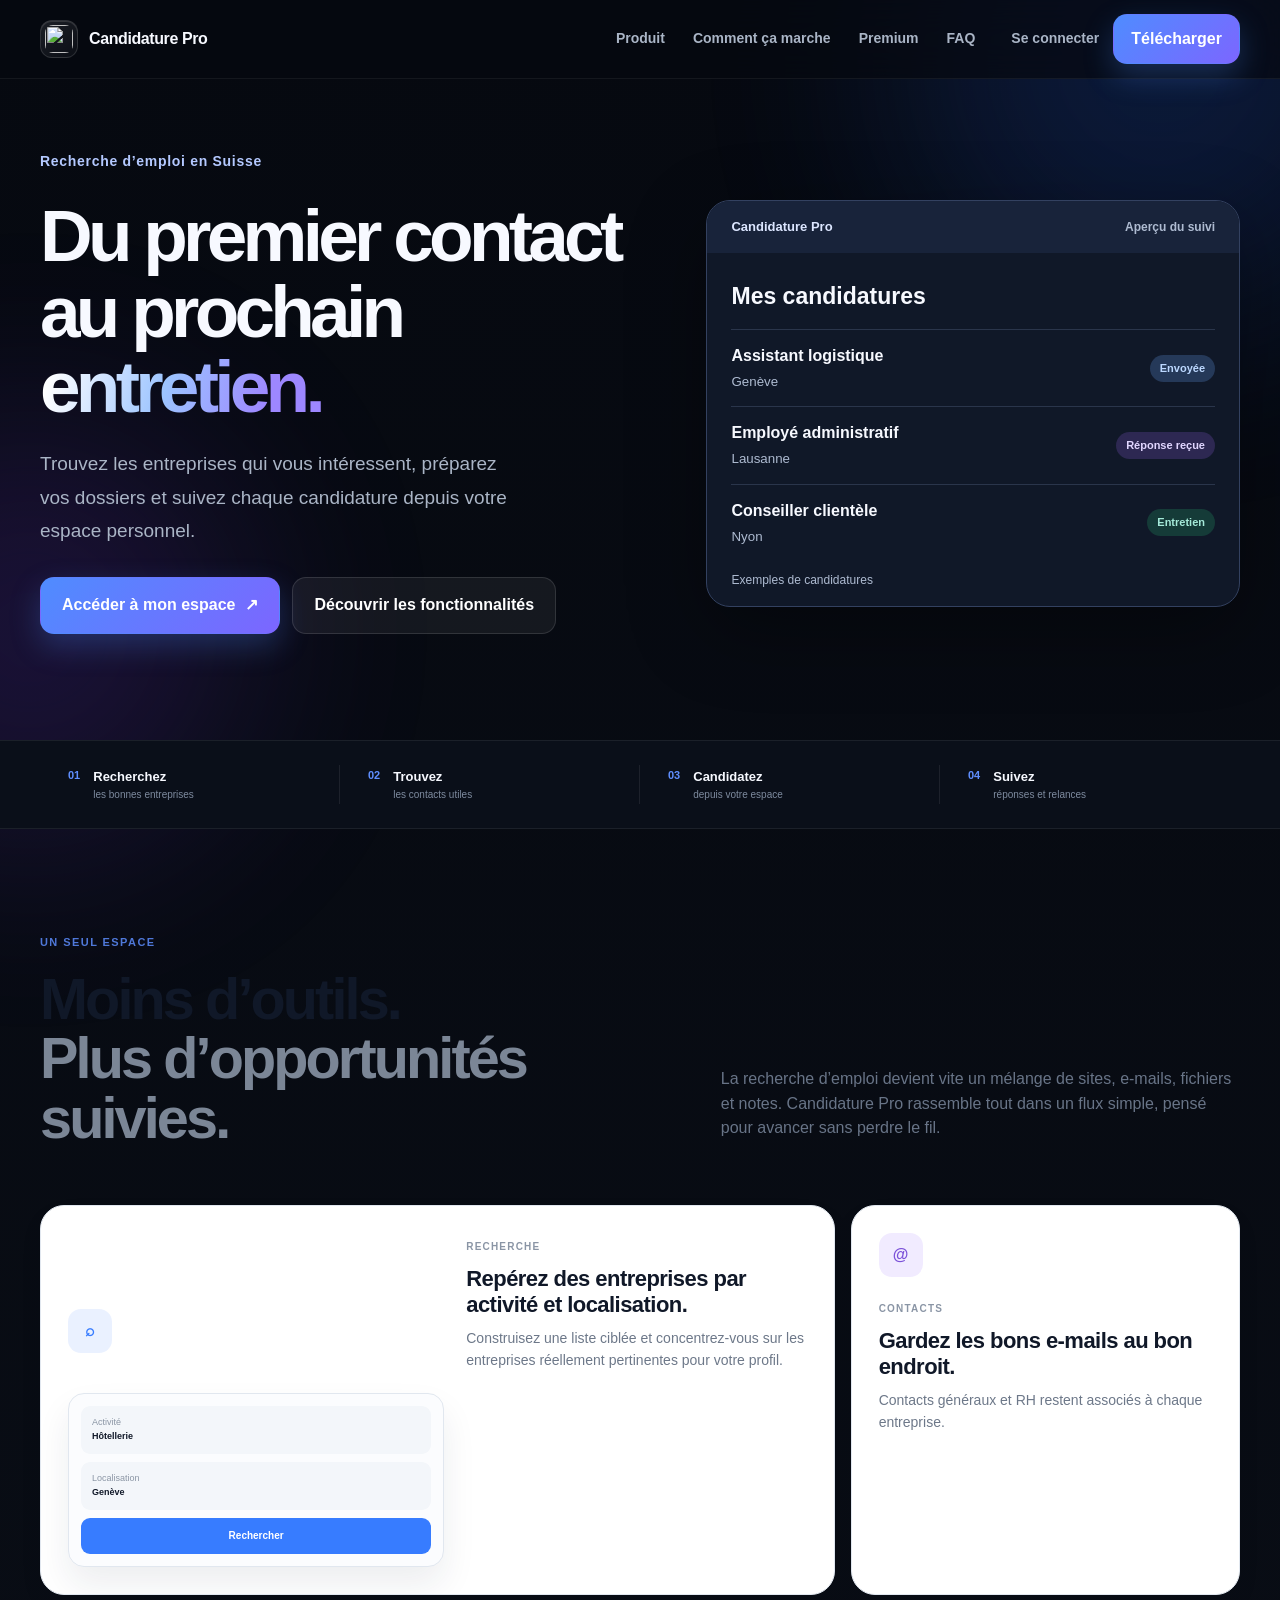
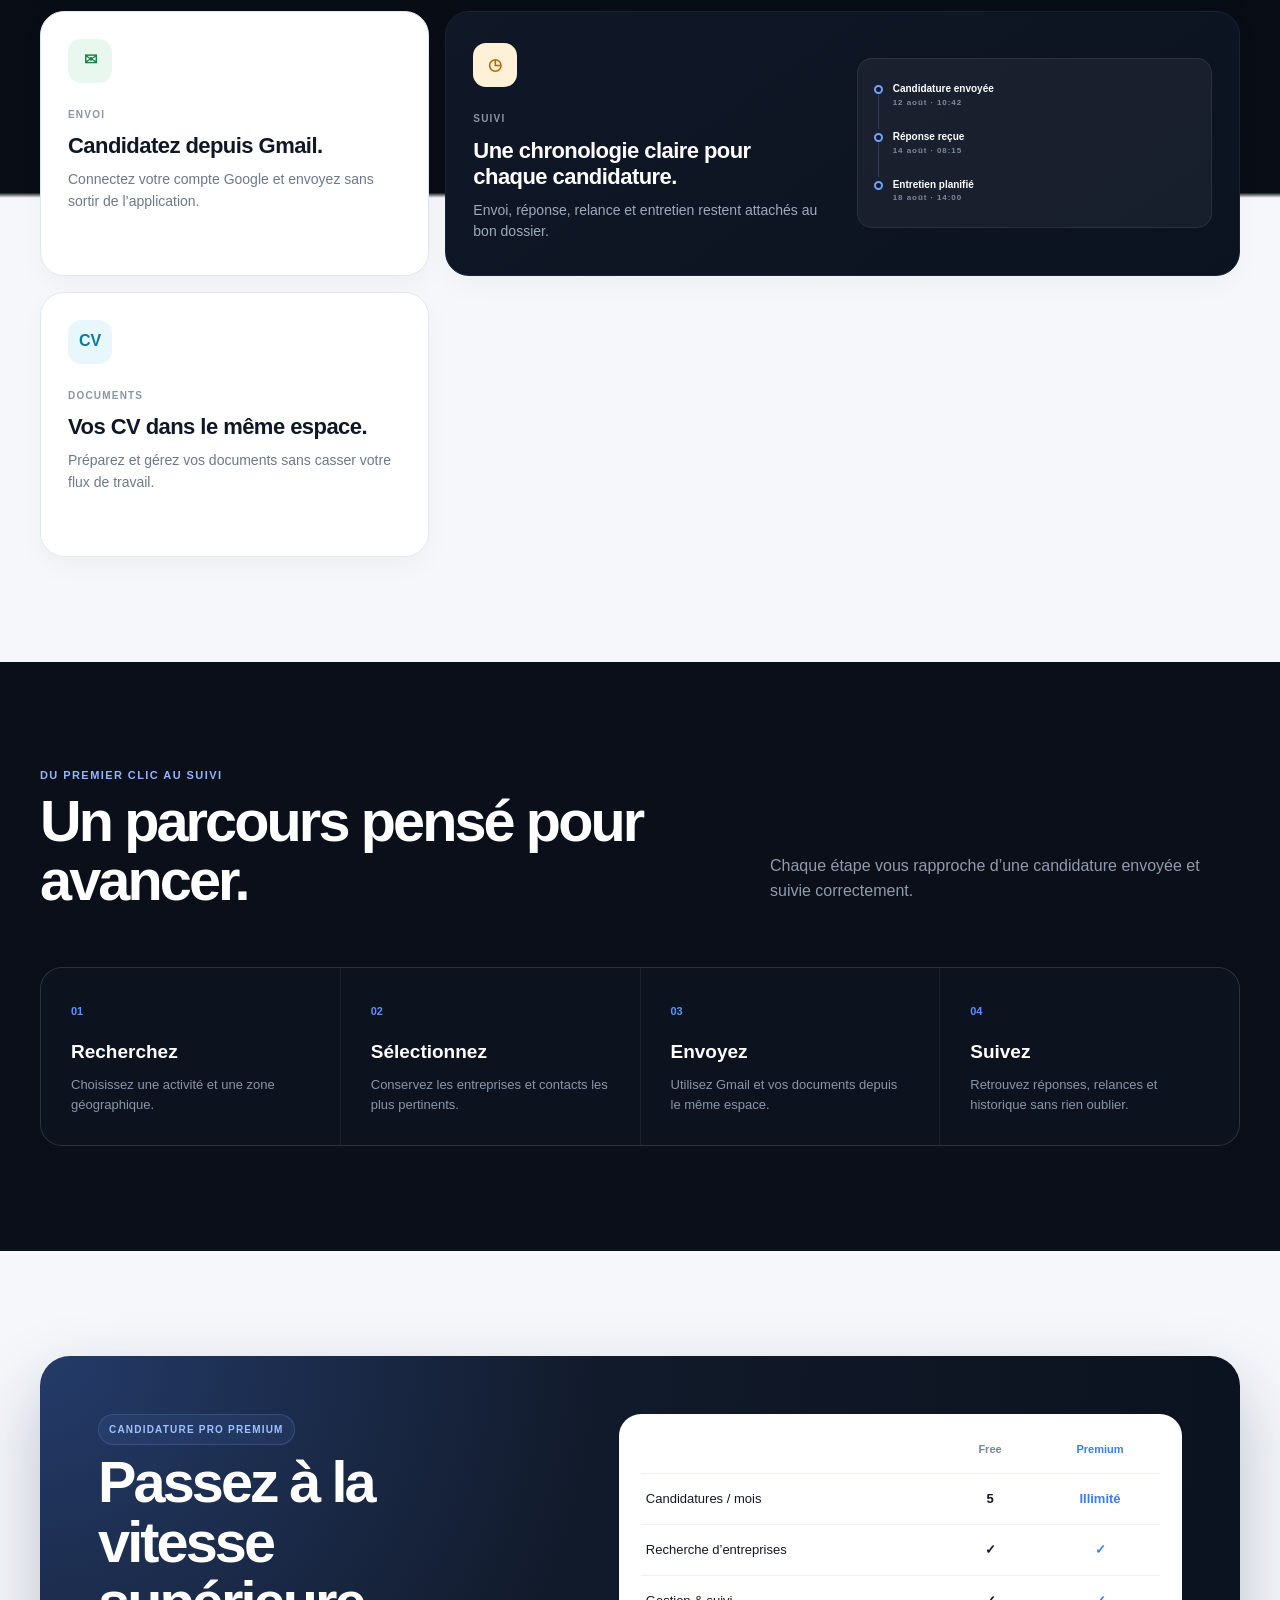
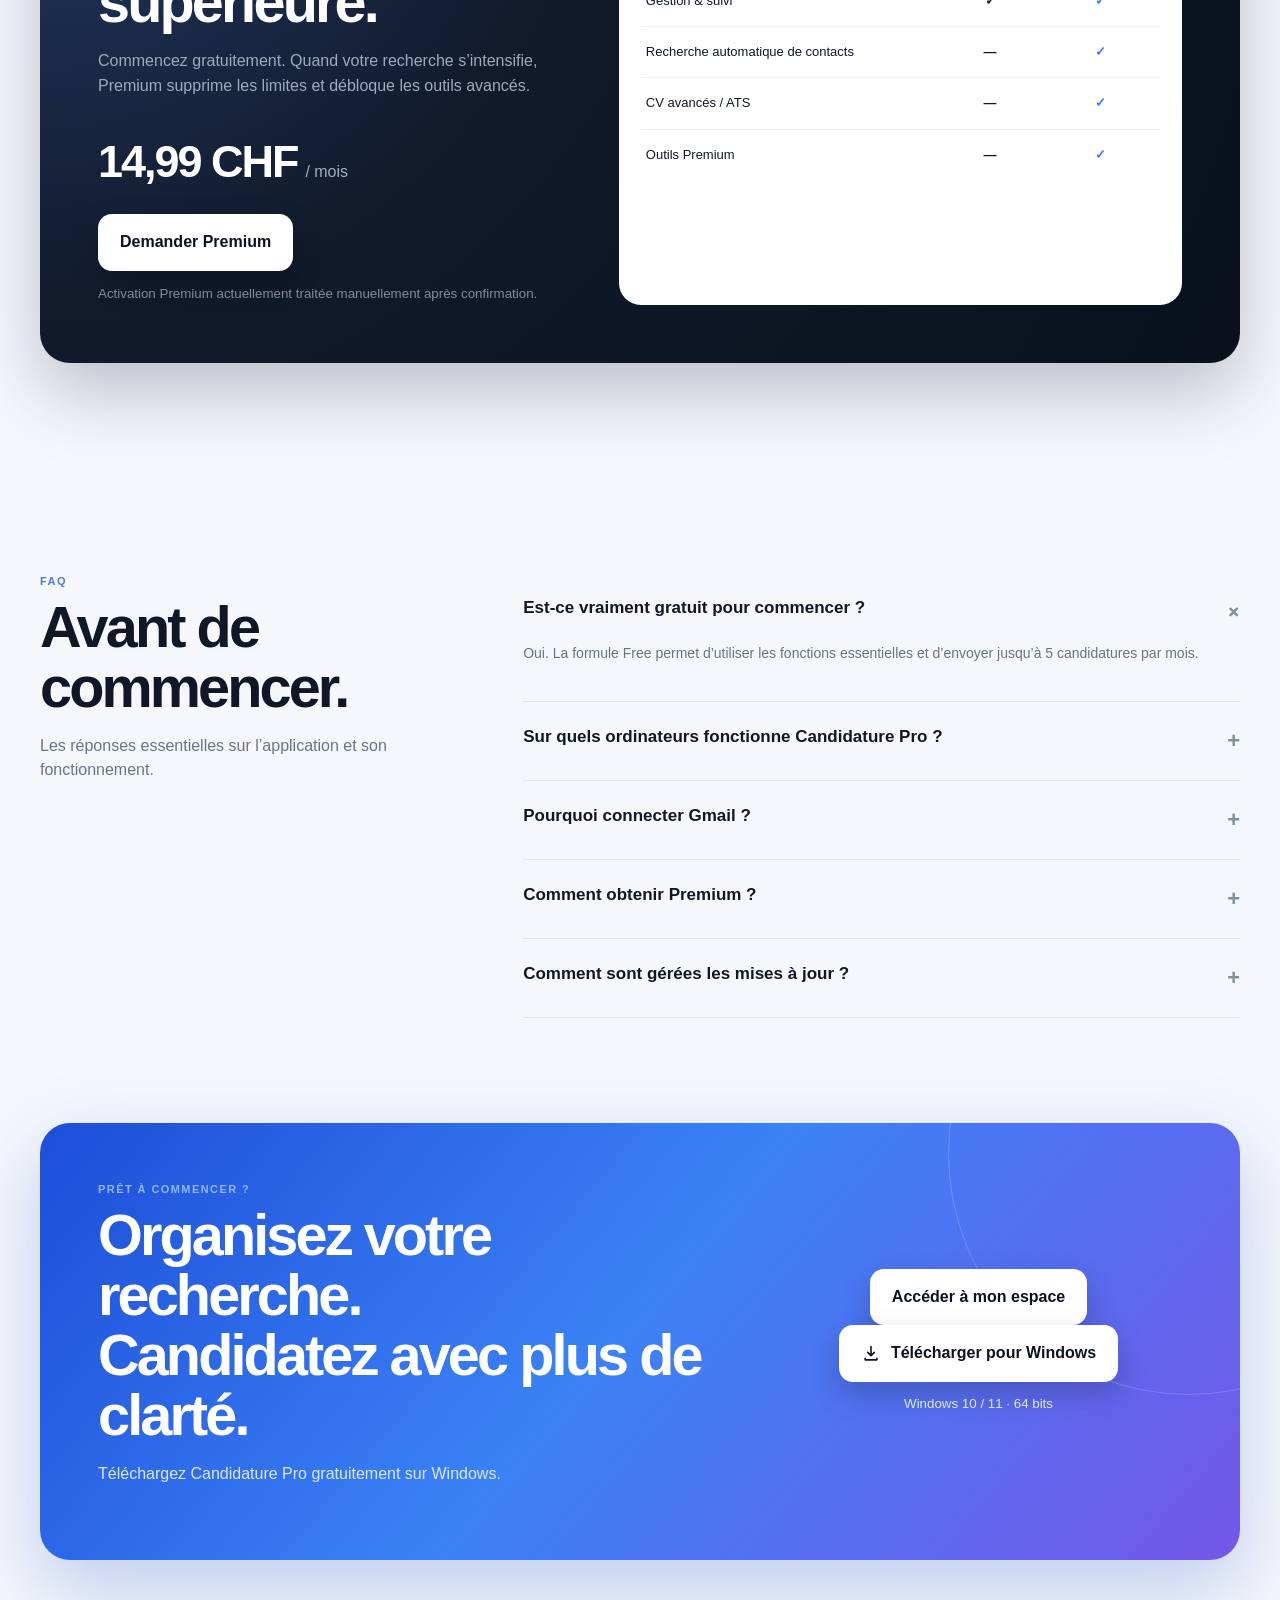
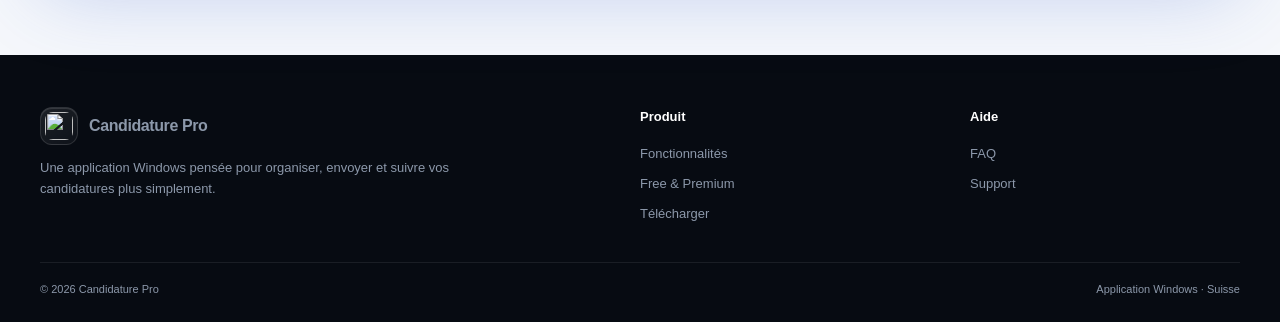
==== commit f7af9420: "Polish the Candidature Pro landing and sign-in entry" ====
--- a/index.html
+++ b/index.html
@@ -18,55 +18,31 @@
       <nav>
         <a href="#product">Produit</a><a href="#workflow">Comment ça marche</a><a href="#premium">Premium</a><a href="#faq">FAQ</a>
       </nav>
-      <div class="nav-actions"><a class="ghost-link" href="app/">Se connecter</a><a class="btn btn-primary" href="https://github.com/granadas/CandidaturePro-Releases/releases/latest/download/CandidaturePro_Setup_x64.exe">Télécharger</a></div>
+      <div class="nav-actions"><a class="ghost-link" href="app/?connexion=1">Se connecter</a><a class="btn btn-primary" href="https://github.com/granadas/CandidaturePro-Releases/releases/latest/download/CandidaturePro_Setup_x64.exe">Télécharger</a></div>
     </div>
   </header>
 
   <main id="top">
     <section class="hero shell">
-      <div class="hero-copy reveal">
-        <div class="pill"><span></span> Application Windows · Free + Premium</div>
-        <h1>Votre recherche d’emploi,<br><em>enfin sous contrôle.</em></h1>
-        <p class="lead">Trouvez des entreprises, centralisez les contacts, envoyez vos candidatures, suivez les réponses et gardez vos documents au même endroit — sans tableur, sans chaos.</p>
+      <div class="hero-copy">
+        <p class="hero-kicker">Recherche d’emploi en Suisse</p>
+        <h1>Du premier contact<br>au prochain <em>entretien.</em></h1>
+        <p class="lead">Trouvez les entreprises qui vous intéressent, préparez vos dossiers et suivez chaque candidature depuis votre espace personnel.</p>
         <div class="hero-actions">
-          <a class="btn btn-primary btn-lg" href="https://github.com/granadas/CandidaturePro-Releases/releases/latest/download/CandidaturePro_Setup_x64.exe"><svg viewBox="0 0 24 24"><path d="M12 3v11m0 0 4-4m-4 4-4-4M5 17v2h14v-2"/></svg>Télécharger gratuitement</a>
-          <a class="btn btn-glass btn-lg" href="#product">Découvrir le produit</a>
+          <a class="btn btn-primary btn-lg" href="app/?connexion=1">Accéder à mon espace <span aria-hidden="true">↗</span></a>
+          <a class="btn btn-glass btn-lg" href="#product">Découvrir les fonctionnalités</a>
         </div>
-        <div class="microproof"><span>✓ Windows 10/11</span><span>✓ 5 candidatures/mois en Free</span><span>✓ Mises à jour intégrées</span></div>
       </div>
-
-      <div class="hero-stage reveal reveal-delay">
-        <div class="halo"></div>
-        <div class="app-window">
-          <div class="window-bar"><div class="window-brand"><img src="assets/logo.png" alt=""><b>Candidature Pro</b></div><div class="window-controls"><i></i><i></i><i></i></div></div>
-          <div class="window-content">
-            <aside>
-              <div class="avatar">CP</div>
-              <div class="navitem active"><span>⌂</span><b>Tableau de bord</b></div>
-              <div class="navitem"><span>⌕</span><b>Entreprises</b></div>
-              <div class="navitem"><span>✉</span><b>Candidatures</b></div>
-              <div class="navitem"><span>◷</span><b>Suivi</b></div>
-              <div class="navitem"><span>▤</span><b>Documents</b></div>
-              <div class="navitem"><span>⚙</span><b>Paramètres</b></div>
-              <div class="sidebar-premium"><small>PREMIUM</small><strong>Travaillez sans limite</strong><span>Découvrir →</span></div>
-            </aside>
-            <div class="dashboard">
-              <div class="dash-head"><div><small>APERÇU</small><h3>Bonjour 👋</h3><p>Voici où en est votre recherche.</p></div><button>+ Nouvelle recherche</button></div>
-              <div class="stats">
-                <article><span>Candidatures</span><strong>12</strong><small>ce mois</small></article>
-                <article><span>Réponses</span><strong>3</strong><small>à consulter</small></article>
-                <article><span>Relances</span><strong>2</strong><small>à faire</small></article>
-              </div>
-              <div class="dash-grid">
-                <article class="dash-card chart-card"><div class="card-title"><b>Activité</b><span>6 derniers mois</span></div><div class="bars"><i style="height:28%"></i><i style="height:43%"></i><i style="height:36%"></i><i style="height:58%"></i><i style="height:51%"></i><i style="height:82%"></i></div><div class="months"><span>Mar</span><span>Avr</span><span>Mai</span><span>Juin</span><span>Juil</span><span>Août</span></div></article>
-                <article class="dash-card"><div class="card-title"><b>À suivre</b><span>Aujourd’hui</span></div><div class="task"><i>✓</i><div><b>Réponse reçue</b><small>Hôtel du Lac</small></div></div><div class="task"><i>↗</i><div><b>Relance à envoyer</b><small>Entreprise ABC</small></div></div><div class="task"><i>CV</i><div><b>CV prêt</b><small>Modèle Premium</small></div></div></article>
-              </div>
-            </div>
-          </div>
+      <figure class="product-preview">
+        <div class="preview-header"><span>Candidature Pro</span><span>Aperçu du suivi</span></div>
+        <div class="preview-body">
+          <h2>Mes candidatures</h2>
+          <div class="preview-row"><div><strong>Assistant logistique</strong><small>Genève</small></div><span class="preview-status sent">Envoyée</span></div>
+          <div class="preview-row"><div><strong>Employé administratif</strong><small>Lausanne</small></div><span class="preview-status reply">Réponse reçue</span></div>
+          <div class="preview-row"><div><strong>Conseiller clientèle</strong><small>Nyon</small></div><span class="preview-status interview">Entretien</span></div>
         </div>
-        <div class="float-card fc-one"><span>✓</span><div><b>Candidature envoyée</b><small>Ajoutée au suivi</small></div></div>
-        <div class="float-card fc-two"><span>@</span><div><b>Contact RH trouvé</b><small>Prêt à contacter</small></div></div>
-      </div>
+        <figcaption>Exemples de candidatures</figcaption>
+      </figure>
     </section>
 
     <section class="proof-strip"><div class="shell proof-grid"><div><strong>01</strong><span><b>Recherchez</b><small>les bonnes entreprises</small></span></div><div><strong>02</strong><span><b>Trouvez</b><small>les contacts utiles</small></span></div><div><strong>03</strong><span><b>Candidatez</b><small>depuis votre espace</small></span></div><div><strong>04</strong><span><b>Suivez</b><small>réponses et relances</small></span></div></div></section>
@@ -94,7 +70,7 @@
 
     <section class="section shell faq" id="faq"><div><div class="eyebrow">FAQ</div><h2>Avant de commencer.</h2><p>Les réponses essentielles sur l’application et son fonctionnement.</p></div><div class="faq-list"><details open><summary>Est-ce vraiment gratuit pour commencer ?<span>+</span></summary><p>Oui. La formule Free permet d’utiliser les fonctions essentielles et d’envoyer jusqu’à 5 candidatures par mois.</p></details><details><summary>Sur quels ordinateurs fonctionne Candidature Pro ?<span>+</span></summary><p>Candidature Pro est une application Windows 64 bits compatible avec Windows 10 et Windows 11.</p></details><details><summary>Pourquoi connecter Gmail ?<span>+</span></summary><p>La connexion Gmail permet d’envoyer les candidatures et de synchroniser les réponses directement depuis l’application via l’autorisation Google.</p></details><details><summary>Comment obtenir Premium ?<span>+</span></summary><p>Au lancement, la demande Premium est traitée manuellement. L’activation est ensuite appliquée à votre compte après confirmation.</p></details><details><summary>Comment sont gérées les mises à jour ?<span>+</span></summary><p>L’application vérifie les nouvelles versions et vous avertit lorsqu’une mise à jour est disponible.</p></details></div></section>
 
-    <section class="cta-section"><div class="shell cta-card"><div><div class="eyebrow light">PRÊT À COMMENCER ?</div><h2>Organisez votre recherche.<br>Candidatez avec plus de clarté.</h2><p>Téléchargez Candidature Pro gratuitement sur Windows.</p></div><div class="cta-actions"><a class="btn btn-light btn-lg" href="app/">Accéder à mon espace</a><a class="btn btn-light btn-lg" href="https://github.com/granadas/CandidaturePro-Releases/releases/latest/download/CandidaturePro_Setup_x64.exe"><svg viewBox="0 0 24 24"><path d="M12 3v11m0 0 4-4m-4 4-4-4M5 17v2h14v-2"/></svg>Télécharger pour Windows</a><small>Windows 10 / 11 · 64 bits</small></div></div></section>
+    <section class="cta-section"><div class="shell cta-card"><div><div class="eyebrow light">PRÊT À COMMENCER ?</div><h2>Organisez votre recherche.<br>Candidatez avec plus de clarté.</h2><p>Téléchargez Candidature Pro gratuitement sur Windows.</p></div><div class="cta-actions"><a class="btn btn-light btn-lg" href="app/?connexion=1">Accéder à mon espace</a><a class="btn btn-light btn-lg" href="https://github.com/granadas/CandidaturePro-Releases/releases/latest/download/CandidaturePro_Setup_x64.exe"><svg viewBox="0 0 24 24"><path d="M12 3v11m0 0 4-4m-4 4-4-4M5 17v2h14v-2"/></svg>Télécharger pour Windows</a><small>Windows 10 / 11 · 64 bits</small></div></div></section>
   </main>
 
   <footer><div class="shell footer-grid"><div><a class="brand" href="#top"><span class="brand-mark"><img src="assets/logo.png" alt=""></span><span>Candidature Pro</span></a><p>Une application Windows pensée pour organiser, envoyer et suivre vos candidatures plus simplement.</p></div><div><b>Produit</b><a href="#product">Fonctionnalités</a><a href="#premium">Free & Premium</a><a href="https://github.com/granadas/CandidaturePro-Releases/releases/latest/download/CandidaturePro_Setup_x64.exe">Télécharger</a></div><div><b>Aide</b><a href="#faq">FAQ</a><a href="mailto:jobrufali@gmail.com?subject=Support%20Candidature%20Pro">Support</a></div></div><div class="shell footer-bottom"><span>© 2026 Candidature Pro</span><span>Application Windows · Suisse</span></div></footer>
--- a/styles.css
+++ b/styles.css
@@ -1,2 +1,23 @@
 :root{--bg:#060910;--bg2:#0a0f19;--surface:#0f1623;--surface2:#121b2a;--line:rgba(255,255,255,.09);--text:#f7f9ff;--muted:#9ba8bb;--blue:#6ea8ff;--blue2:#3f7cff;--purple:#9b7cff;--green:#36d399;--shadow:0 30px 100px rgba(0,0,0,.48)}
 *{box-sizing:border-box}html{scroll-behavior:smooth}body{margin:0;font-family:Inter,ui-sans-serif,-apple-system,BlinkMacSystemFont,"Segoe UI",sans-serif;background:linear-gradient(180deg,#060910 0,#090d15 35%,#f5f7fb 35.1%,#f5f7fb 100%);color:var(--text);line-height:1.55;overflow-x:hidden}a{color:inherit;text-decoration:none}img{display:block;max-width:100%}button{font:inherit}.shell{width:min(1200px,calc(100% - 40px));margin:auto}.ambient{position:fixed;pointer-events:none;border-radius:50%;filter:blur(110px);opacity:.18;z-index:-1}.ambient-a{width:520px;height:520px;background:#2563eb;top:-200px;right:-140px}.ambient-b{width:420px;height:420px;background:#7c3aed;top:420px;left:-180px}.topbar{position:sticky;top:0;z-index:60;background:rgba(6,9,16,.7);backdrop-filter:blur(18px);border-bottom:1px solid rgba(255,255,255,.06)}.nav{height:78px;display:flex;align-items:center;gap:36px}.brand{display:flex;align-items:center;gap:11px;font-weight:800;letter-spacing:-.025em}.brand-mark{width:38px;height:38px;border-radius:12px;background:linear-gradient(145deg,#ffffff17,#ffffff08);border:1px solid rgba(255,255,255,.12);display:grid;place-items:center;box-shadow:inset 0 1px rgba(255,255,255,.12)}.brand-mark img{width:28px;height:28px;border-radius:8px}.nav nav{display:flex;gap:28px;margin-left:auto;color:#aab5c6;font-size:14px;font-weight:650}.nav nav a:hover,.ghost-link:hover{color:#fff}.nav-actions{display:flex;align-items:center;gap:14px}.ghost-link{color:#aab5c6;font-size:14px;font-weight:650}.btn{display:inline-flex;align-items:center;justify-content:center;gap:10px;border-radius:14px;padding:12px 17px;border:1px solid transparent;font-weight:800;transition:.2s ease}.btn:hover{transform:translateY(-1px)}.btn-primary{background:linear-gradient(135deg,#4f8cff,#7c66ff);box-shadow:0 12px 30px rgba(79,140,255,.26);color:#fff}.btn-glass{background:rgba(255,255,255,.06);border-color:rgba(255,255,255,.12);color:#fff}.btn-light{background:#fff;color:#0b1220;box-shadow:0 12px 30px rgba(0,0,0,.2)}.btn-lg{padding:15px 21px}.btn svg{width:20px;height:20px;fill:none;stroke:currentColor;stroke-width:1.9;stroke-linecap:round;stroke-linejoin:round}.hero{min-height:780px;display:grid;grid-template-columns:.88fr 1.12fr;gap:54px;align-items:center;padding:88px 0 95px}.pill{display:inline-flex;align-items:center;gap:9px;border:1px solid rgba(255,255,255,.1);background:rgba(255,255,255,.055);padding:8px 12px;border-radius:999px;font-size:12px;color:#c8d2e2;font-weight:750;box-shadow:inset 0 1px rgba(255,255,255,.06)}.pill span{width:7px;height:7px;border-radius:50%;background:#6ea8ff;box-shadow:0 0 0 5px rgba(110,168,255,.12)}.hero h1{font-size:clamp(52px,6vw,80px);line-height:.98;letter-spacing:-.065em;margin:25px 0 22px}.hero h1 em{font-style:normal;background:linear-gradient(105deg,#ffffff 5%,#9cc4ff 45%,#9d87ff 80%);-webkit-background-clip:text;background-clip:text;color:transparent}.lead{font-size:19px;color:#aab5c6;max-width:630px;line-height:1.75}.hero-actions{display:flex;gap:12px;flex-wrap:wrap;margin:30px 0 22px}.microproof{display:flex;gap:18px;flex-wrap:wrap;color:#8290a4;font-size:12px}.hero-stage{position:relative}.halo{position:absolute;inset:7% 4%;background:radial-gradient(circle,rgba(84,133,255,.28),transparent 67%);filter:blur(25px)}.app-window{position:relative;background:#111827;border:1px solid rgba(255,255,255,.12);border-radius:24px;overflow:hidden;box-shadow:0 45px 120px rgba(0,0,0,.56),0 10px 28px rgba(18,38,77,.28);transform:perspective(1400px) rotateY(-2deg) rotateX(1.1deg)}.window-bar{height:52px;background:#0b111c;border-bottom:1px solid rgba(255,255,255,.08);display:flex;align-items:center;justify-content:space-between;padding:0 16px}.window-brand{display:flex;align-items:center;gap:9px;font-size:11px}.window-brand img{width:25px;height:25px;border-radius:7px}.window-controls{display:flex;gap:7px}.window-controls i{width:9px;height:9px;border-radius:50%;background:#344054}.window-content{display:grid;grid-template-columns:155px 1fr;min-height:455px}.window-content aside{background:#0a101a;padding:18px 11px;color:#8491a5}.avatar{width:34px;height:34px;border-radius:10px;background:linear-gradient(135deg,#377cff,#8066ff);display:grid;place-items:center;color:#fff;font-size:10px;font-weight:900;margin:2px 7px 19px}.navitem{display:flex;gap:9px;align-items:center;padding:10px 9px;border-radius:9px;font-size:10px;margin-bottom:4px}.navitem span{font-size:14px}.navitem.active{background:#152239;color:#fff}.sidebar-premium{margin-top:24px;border:1px solid rgba(117,139,255,.22);background:linear-gradient(150deg,rgba(54,92,189,.18),rgba(126,87,194,.12));border-radius:12px;padding:12px}.sidebar-premium small,.sidebar-premium strong,.sidebar-premium span{display:block}.sidebar-premium small{font-size:7px;color:#90b5ff;font-weight:900}.sidebar-premium strong{font-size:9px;color:#eef4ff;margin:5px 0}.sidebar-premium span{font-size:8px;color:#9ab7ee}.dashboard{background:#f4f7fb;color:#0e1726;padding:25px 23px}.dash-head{display:flex;align-items:center;justify-content:space-between}.dash-head small{font-size:8px;font-weight:900;letter-spacing:.1em;color:#8a96a8}.dash-head h3{margin:2px 0;font-size:19px;letter-spacing:-.03em}.dash-head p{margin:0;color:#8995a7;font-size:9px}.dash-head button{border:0;background:#377cff;color:#fff;border-radius:8px;padding:9px 11px;font-size:8px;font-weight:800}.stats{display:grid;grid-template-columns:repeat(3,1fr);gap:9px;margin:18px 0 10px}.stats article{background:#fff;border:1px solid #e3e8ef;border-radius:12px;padding:13px}.stats span,.stats small{display:block;color:#8793a4;font-size:8px}.stats strong{display:block;font-size:22px;margin:4px 0}.dash-grid{display:grid;grid-template-columns:1.35fr .95fr;gap:10px}.dash-card{background:#fff;border:1px solid #e3e8ef;border-radius:12px;padding:13px}.card-title{display:flex;justify-content:space-between;font-size:9px}.card-title span{font-size:8px;color:#8d98a8}.bars{height:116px;display:flex;align-items:flex-end;gap:9px;padding:18px 5px 0}.bars i{flex:1;background:linear-gradient(180deg,#6fa2ff,#3d7af1);border-radius:6px 6px 2px 2px}.months{display:flex;justify-content:space-around;color:#9aa4b3;font-size:7px}.task{display:flex;gap:8px;align-items:center;padding:11px 0;border-bottom:1px solid #edf0f4}.task:last-child{border:0}.task i{font-style:normal;width:24px;height:24px;border-radius:7px;background:#edf3ff;color:#377cff;display:grid;place-items:center;font-size:8px;font-weight:900}.task b,.task small{display:block;font-size:8px}.task small{color:#929dab;margin-top:2px}.float-card{position:absolute;display:flex;gap:9px;align-items:center;background:rgba(255,255,255,.96);color:#111827;border-radius:14px;padding:11px 14px;box-shadow:0 20px 44px rgba(0,0,0,.28)}.float-card>span{width:30px;height:30px;border-radius:9px;display:grid;place-items:center;font-weight:900}.float-card b,.float-card small{display:block}.float-card b{font-size:11px}.float-card small{font-size:9px;color:#7e8998}.fc-one{left:-28px;bottom:46px}.fc-one>span{background:#e6f8ef;color:#18834c}.fc-two{right:-28px;top:84px}.fc-two>span{background:#eaf1ff;color:#376fd8}.proof-strip{border-top:1px solid rgba(255,255,255,.07);border-bottom:1px solid rgba(255,255,255,.07);background:#0a0f19}.proof-grid{display:grid;grid-template-columns:repeat(4,1fr);padding:24px 0}.proof-grid div{display:flex;gap:13px;padding:2px 28px;border-right:1px solid rgba(255,255,255,.08)}.proof-grid div:last-child{border:0}.proof-grid strong{color:#5f8fff;font-size:11px}.proof-grid b,.proof-grid small{display:block}.proof-grid b{font-size:13px}.proof-grid small{font-size:10px;color:#7e8b9f}.section{padding:105px 0;color:#101828}.eyebrow{font-size:11px;font-weight:900;letter-spacing:.13em;color:#4f78d9}.eyebrow.light{color:#91b6ff}.split-heading{display:grid;grid-template-columns:1fr .85fr;gap:70px;align-items:end;margin:10px 0 48px}.split-heading h2,.workflow h2,.premium-copy h2,.faq h2,.cta-card h2{font-size:clamp(38px,4.5vw,58px);line-height:1.04;letter-spacing:-.05em;margin:8px 0}.split-heading h2 span{color:#7b8696}.split-heading p,.workflow-head p,.premium-copy p,.faq>div:first-child p,.cta-card p{color:#687487;font-size:16px}.bento{display:grid;grid-template-columns:repeat(3,1fr);gap:16px}.bento-card{background:#fff;border:1px solid #e1e7ef;border-radius:24px;padding:27px;min-height:265px;box-shadow:0 10px 28px rgba(15,23,42,.035);position:relative;overflow:hidden}.bento-card.large{grid-column:span 2;display:grid;grid-template-columns:1.05fr .95fr;gap:22px;align-items:end;min-height:320px}.bento-card.wide{grid-column:span 2;display:grid;grid-template-columns:1fr 1fr;gap:28px;align-items:center}.bento-card small{font-size:10px;letter-spacing:.12em;color:#8a95a5;font-weight:900}.bento-card h3{font-size:22px;line-height:1.18;letter-spacing:-.025em;margin:8px 0 10px}.bento-card p{font-size:14px;color:#6d7889;margin:0}.icon{width:44px;height:44px;border-radius:13px;background:#eaf1ff;color:#377cff;display:grid;place-items:center;font-weight:900;margin-bottom:18px}.icon.violet{background:#f1ebff;color:#7c52d9}.icon.green{background:#e9f8ef;color:#16834b}.icon.amber{background:#fff1d8;color:#b76800}.icon.cyan{background:#e8f7fb;color:#0c7d99}.search-widget{background:#fbfcfe;border:1px solid #e1e7ef;border-radius:16px;padding:12px;box-shadow:0 18px 34px rgba(22,34,58,.08)}.search-widget div{padding:10px 11px;background:#f3f6fa;border-radius:9px;margin-bottom:8px}.search-widget span,.search-widget b{display:block;font-size:9px}.search-widget span{color:#8b96a5}.search-widget button{width:100%;border:0;background:#377cff;color:#fff;border-radius:9px;padding:10px;font-size:10px;font-weight:900}.dark-card{background:linear-gradient(145deg,#101827,#0b1220);color:#fff;border-color:#182337}.dark-card p{color:#9eabbc}.timeline{background:rgba(255,255,255,.05);border:1px solid rgba(255,255,255,.08);border-radius:15px;padding:12px 16px}.timeline div{display:flex;gap:10px;padding:10px 0;position:relative}.timeline div:not(:last-child):after{content:"";position:absolute;left:4px;top:24px;bottom:-10px;width:1px;background:#30415f}.timeline i{width:9px;height:9px;border:2px solid #6fa2ff;border-radius:50%;margin-top:4px;z-index:1;background:#101827}.timeline b,.timeline small{display:block;font-size:10px}.timeline small{font-size:8px;color:#7f8ca0}.workflow{background:#0a0f19;color:#fff}.workflow-head{display:flex;justify-content:space-between;gap:60px;align-items:end}.workflow-head p{max-width:470px;color:#8f9caf}.steps{display:grid;grid-template-columns:repeat(4,1fr);gap:1px;background:rgba(255,255,255,.08);margin-top:48px;border:1px solid rgba(255,255,255,.08);border-radius:22px;overflow:hidden}.steps article{background:#0c131f;padding:30px}.steps span{color:#628fff;font-size:11px;font-weight:900}.steps h3{font-size:19px;margin:14px 0 8px}.steps p{color:#8996a8;font-size:13px;margin:0}.premium-wrap{background:radial-gradient(circle at 0 0,#243b69 0,#111a2a 42%,#0a111d 100%);border-radius:30px;padding:58px;color:#fff;display:grid;grid-template-columns:.9fr 1.1fr;gap:60px;box-shadow:0 30px 70px rgba(19,33,59,.25)}.premium-badge{display:inline-block;font-size:10px;font-weight:900;letter-spacing:.12em;color:#9ec1ff;border:1px solid rgba(130,170,255,.2);background:rgba(87,122,204,.12);padding:7px 10px;border-radius:999px}.premium-copy p{color:#9eabbc}.price{display:flex;align-items:baseline;gap:8px;margin:28px 0 18px}.price strong{font-size:45px;letter-spacing:-.045em}.price span{color:#a3afc0}.premium-copy>small{display:block;color:#7f8ca0;margin-top:13px}.compare-card{background:#fff;color:#111827;border-radius:22px;padding:12px 22px}.compare-card>div{display:grid;grid-template-columns:1fr 90px 110px;align-items:center;gap:10px;padding:15px 5px;border-bottom:1px solid #edf0f4;font-size:13px}.compare-card>div:last-child{border:0}.compare-card b{text-align:center}.compare-head{color:#7a8594;font-size:11px!important;font-weight:800}.premium-col,.compare-card>div b:last-child{color:#377cff}.faq{display:grid;grid-template-columns:.72fr 1.28fr;gap:80px}.faq-list details{border-bottom:1px solid #dfe5ed;padding:22px 0}.faq-list summary{list-style:none;display:flex;justify-content:space-between;gap:20px;cursor:pointer;font-size:17px;font-weight:800}.faq-list summary::-webkit-details-marker{display:none}.faq-list summary span{font-size:22px;color:#8290a2}.faq-list details[open] summary span{transform:rotate(45deg)}.faq-list p{color:#687487;font-size:14px;max-width:680px}.cta-section{padding:0 0 95px;color:#fff}.cta-card{background:linear-gradient(130deg,#1d4ed8 0,#3b82f6 48%,#7557e8 100%);border-radius:30px;padding:58px;display:flex;align-items:center;justify-content:space-between;gap:50px;box-shadow:0 30px 80px rgba(48,95,205,.28);position:relative;overflow:hidden}.cta-card:after{content:"";position:absolute;width:480px;height:480px;border:1px solid rgba(255,255,255,.18);border-radius:50%;right:-190px;top:-210px}.cta-card>div{position:relative;z-index:1}.cta-card p{color:#dce8ff}.cta-actions{text-align:center}.cta-actions small{display:block;color:#dce8ff;margin-top:12px}footer{background:#070b12;color:#8c98aa;padding:52px 0 24px}.footer-grid{display:grid;grid-template-columns:2fr 1fr 1fr;gap:60px}.footer-grid>div:first-child p{max-width:420px;font-size:13px}.footer-grid>div:not(:first-child){display:flex;flex-direction:column;gap:10px;font-size:13px}.footer-grid b{color:#fff;margin-bottom:6px}.footer-grid a:hover{color:#fff}.footer-bottom{border-top:1px solid rgba(255,255,255,.08);margin-top:38px;padding-top:18px;display:flex;justify-content:space-between;font-size:11px}.reveal{opacity:0;transform:translateY(18px);transition:opacity .75s ease,transform .75s ease}.reveal.visible{opacity:1;transform:none}.reveal-delay{transition-delay:.12s}@media(max-width:1000px){.nav nav{display:none}.hero{grid-template-columns:1fr;padding-top:65px}.hero-copy{text-align:center}.lead{margin:auto}.hero-actions,.microproof{justify-content:center}.hero-stage{margin-top:20px}.split-heading,.premium-wrap,.faq{grid-template-columns:1fr}.bento{grid-template-columns:1fr 1fr}.bento-card.large,.bento-card.wide{grid-column:span 2}.workflow-head{display:block}.steps{grid-template-columns:1fr 1fr}.premium-wrap{gap:40px}.cta-card{display:block;text-align:center}.cta-actions{margin-top:25px}.footer-grid{grid-template-columns:1fr 1fr}.footer-grid>div:first-child{grid-column:span 2}}@media(max-width:720px){.shell{width:min(100% - 26px,1200px)}.nav{height:68px}.nav-actions .ghost-link{display:none}.hero{min-height:auto;padding:56px 0 70px}.hero h1{font-size:48px}.lead{font-size:16px}.microproof{display:grid}.window-content{grid-template-columns:58px 1fr}.navitem b,.sidebar-premium{display:none}.dashboard{padding:15px 12px}.dash-grid{grid-template-columns:1fr}.dash-grid>.dash-card:last-child{display:none}.float-card{display:none}.proof-grid{grid-template-columns:1fr 1fr}.proof-grid div{border-bottom:1px solid rgba(255,255,255,.06)}.section{padding:74px 0}.split-heading{gap:10px}.bento{grid-template-columns:1fr}.bento-card.large,.bento-card.wide{grid-column:auto;grid-template-columns:1fr}.steps{grid-template-columns:1fr}.premium-wrap{padding:34px 22px}.compare-card{padding:8px 12px}.compare-card>div{grid-template-columns:1fr 55px 75px;font-size:11px}.cta-card{padding:38px 23px}.footer-grid{grid-template-columns:1fr}.footer-grid>div:first-child{grid-column:auto}.footer-bottom{display:block}.footer-bottom span{display:block;margin-top:5px}}
+
+/* Public landing page */
+.hero{min-height:660px;grid-template-columns:minmax(0,1.05fr) minmax(0,.95fr);gap:clamp(28px,6vw,86px);padding:72px 0 84px}
+.hero-kicker{color:#b4c9ff;font-weight:750;font-size:14px;margin:0;letter-spacing:.05em}
+.hero h1{font-size:clamp(44px,5.7vw,78px);line-height:1.04}
+.hero .lead{max-width:46ch}
+.product-preview{margin:0;min-width:0;border:1px solid #334160;border-radius:24px;background:#101828;box-shadow:0 24px 80px #0005;overflow:hidden}
+.preview-header,.preview-row{display:flex;align-items:center;justify-content:space-between;gap:12px}
+.preview-header{padding:16px 24px;background:#18233a;color:#dce6ff;font-size:13px;font-weight:700}
+.preview-header span:last-child,.product-preview figcaption{color:#aebbd1;font-size:12px}
+.preview-body{padding:26px 24px 10px}
+.preview-body h2{margin:0 0 14px;font-size:23px}
+.preview-row{padding:14px 0;border-top:1px solid #2a354b}
+.preview-row small{display:block;color:#aebbd1;margin-top:3px}
+.preview-status{flex:none;border-radius:20px;padding:5px 10px;font-size:11px;font-weight:750}
+.preview-status.sent{background:#253959;color:#bcd8ff}
+.preview-status.reply{background:#2d2852;color:#e1d6ff}
+.preview-status.interview{background:#153b38;color:#a5ead9}
+.product-preview figcaption{padding:0 24px 16px}
+@media(max-width:850px){.hero{grid-template-columns:1fr;min-height:0;padding:58px 0}.product-preview{width:min(100%,560px)}}
+@media(max-width:480px){.hero h1{font-size:clamp(37px,10vw,48px)}.hero h1 br{display:none}.preview-header,.preview-body{padding-inline:16px}.product-preview figcaption{padding-inline:16px}}
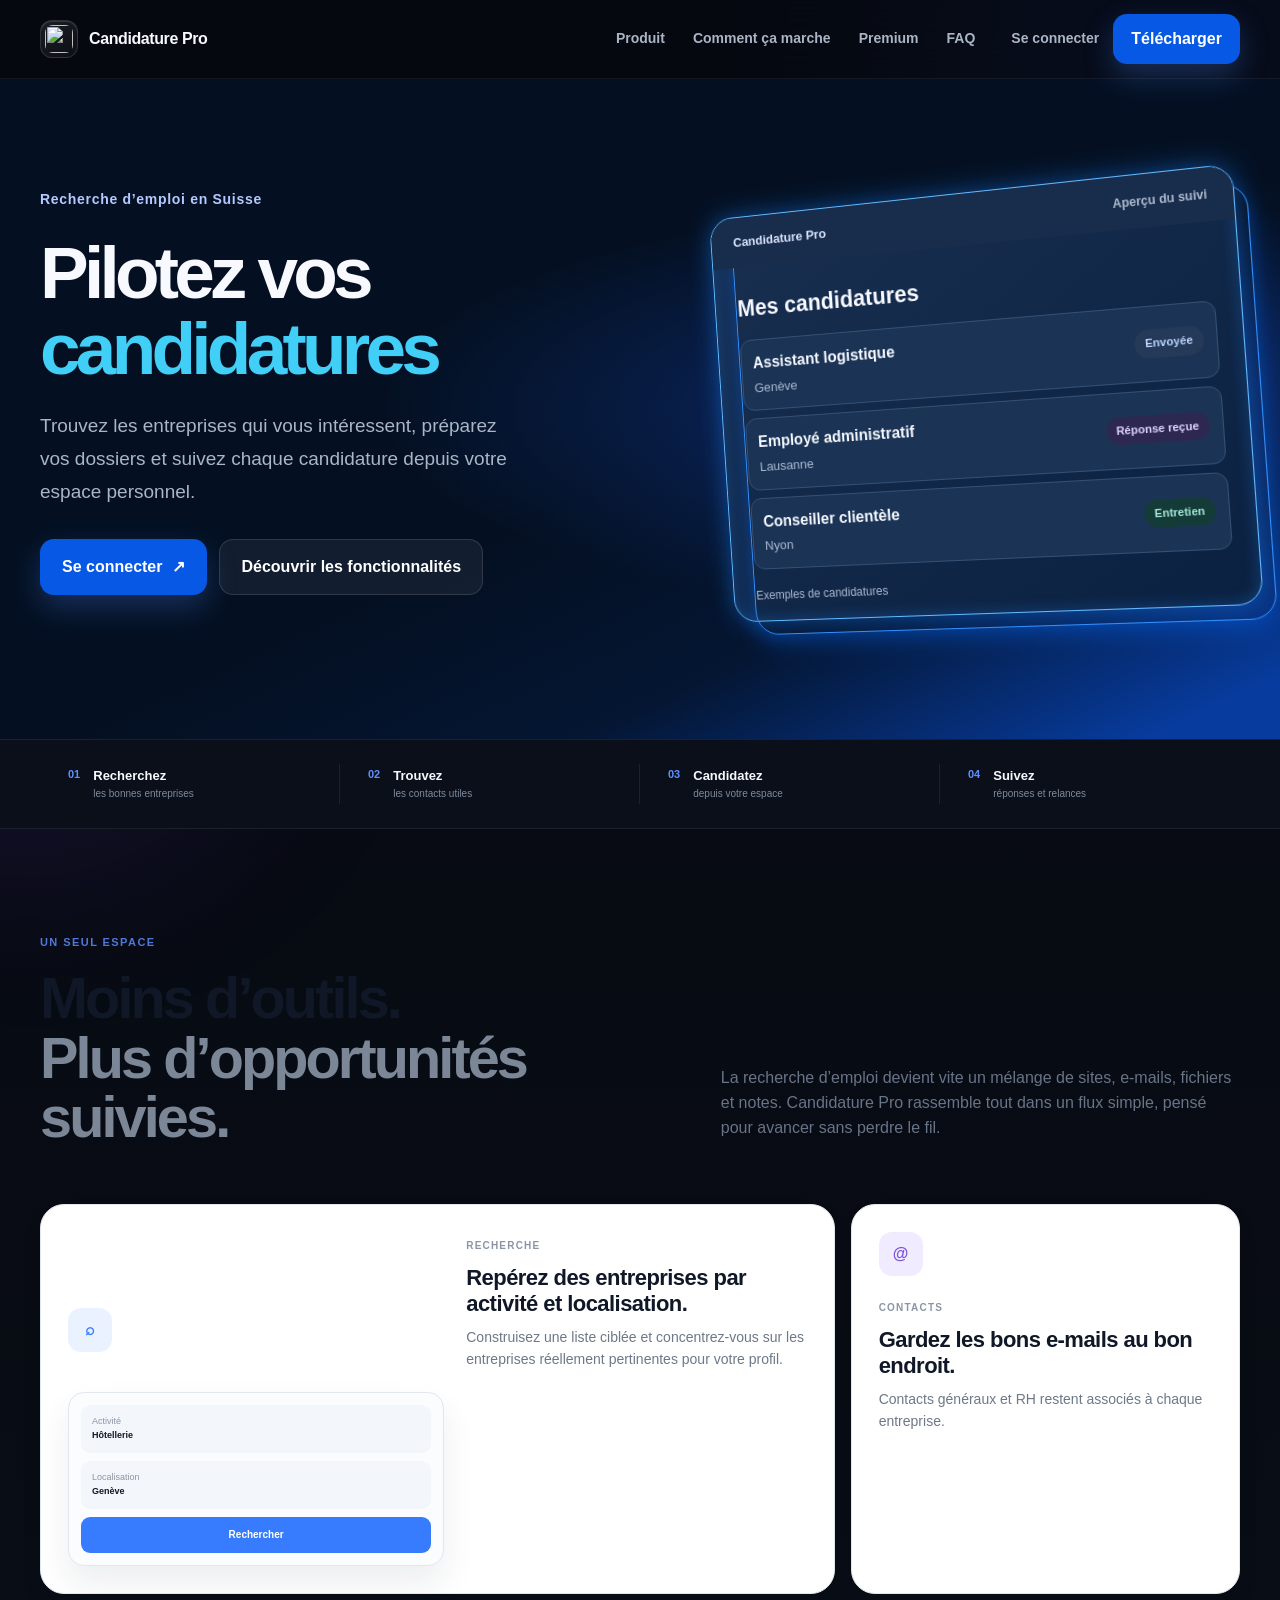
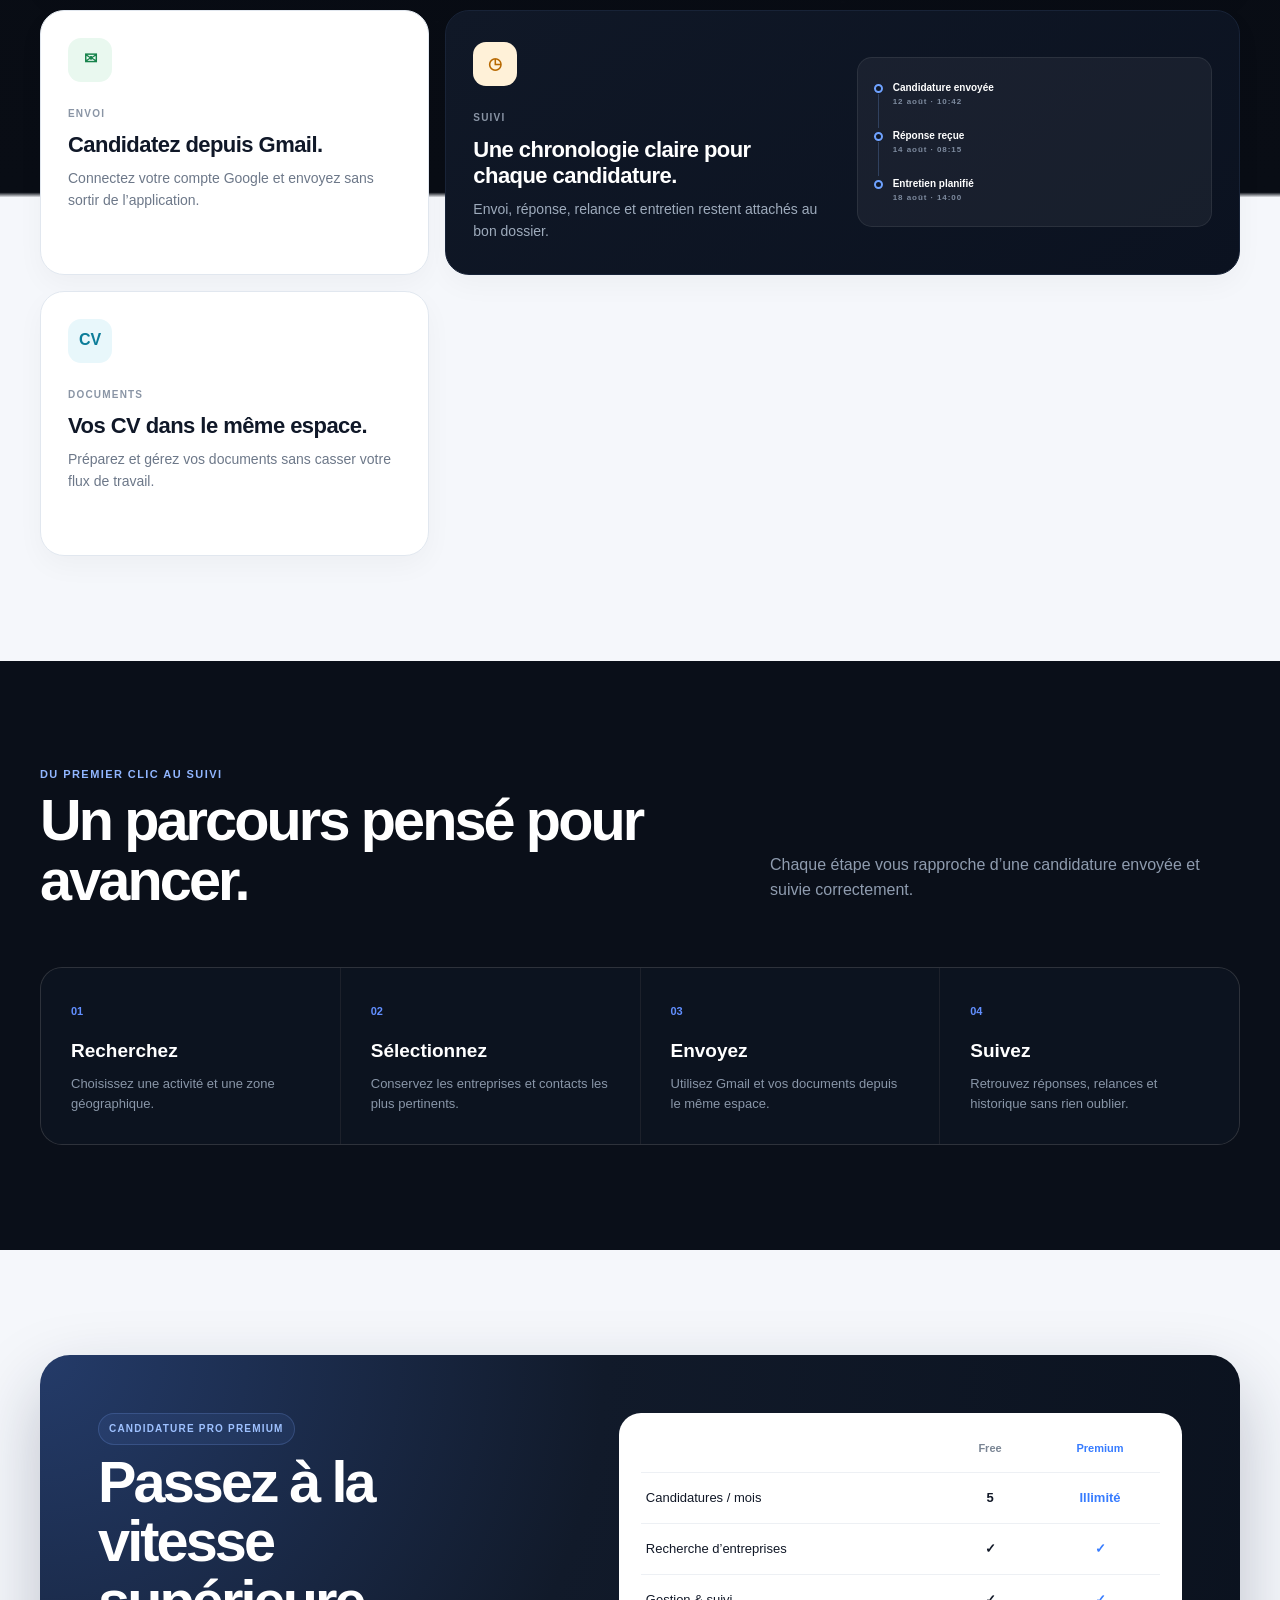
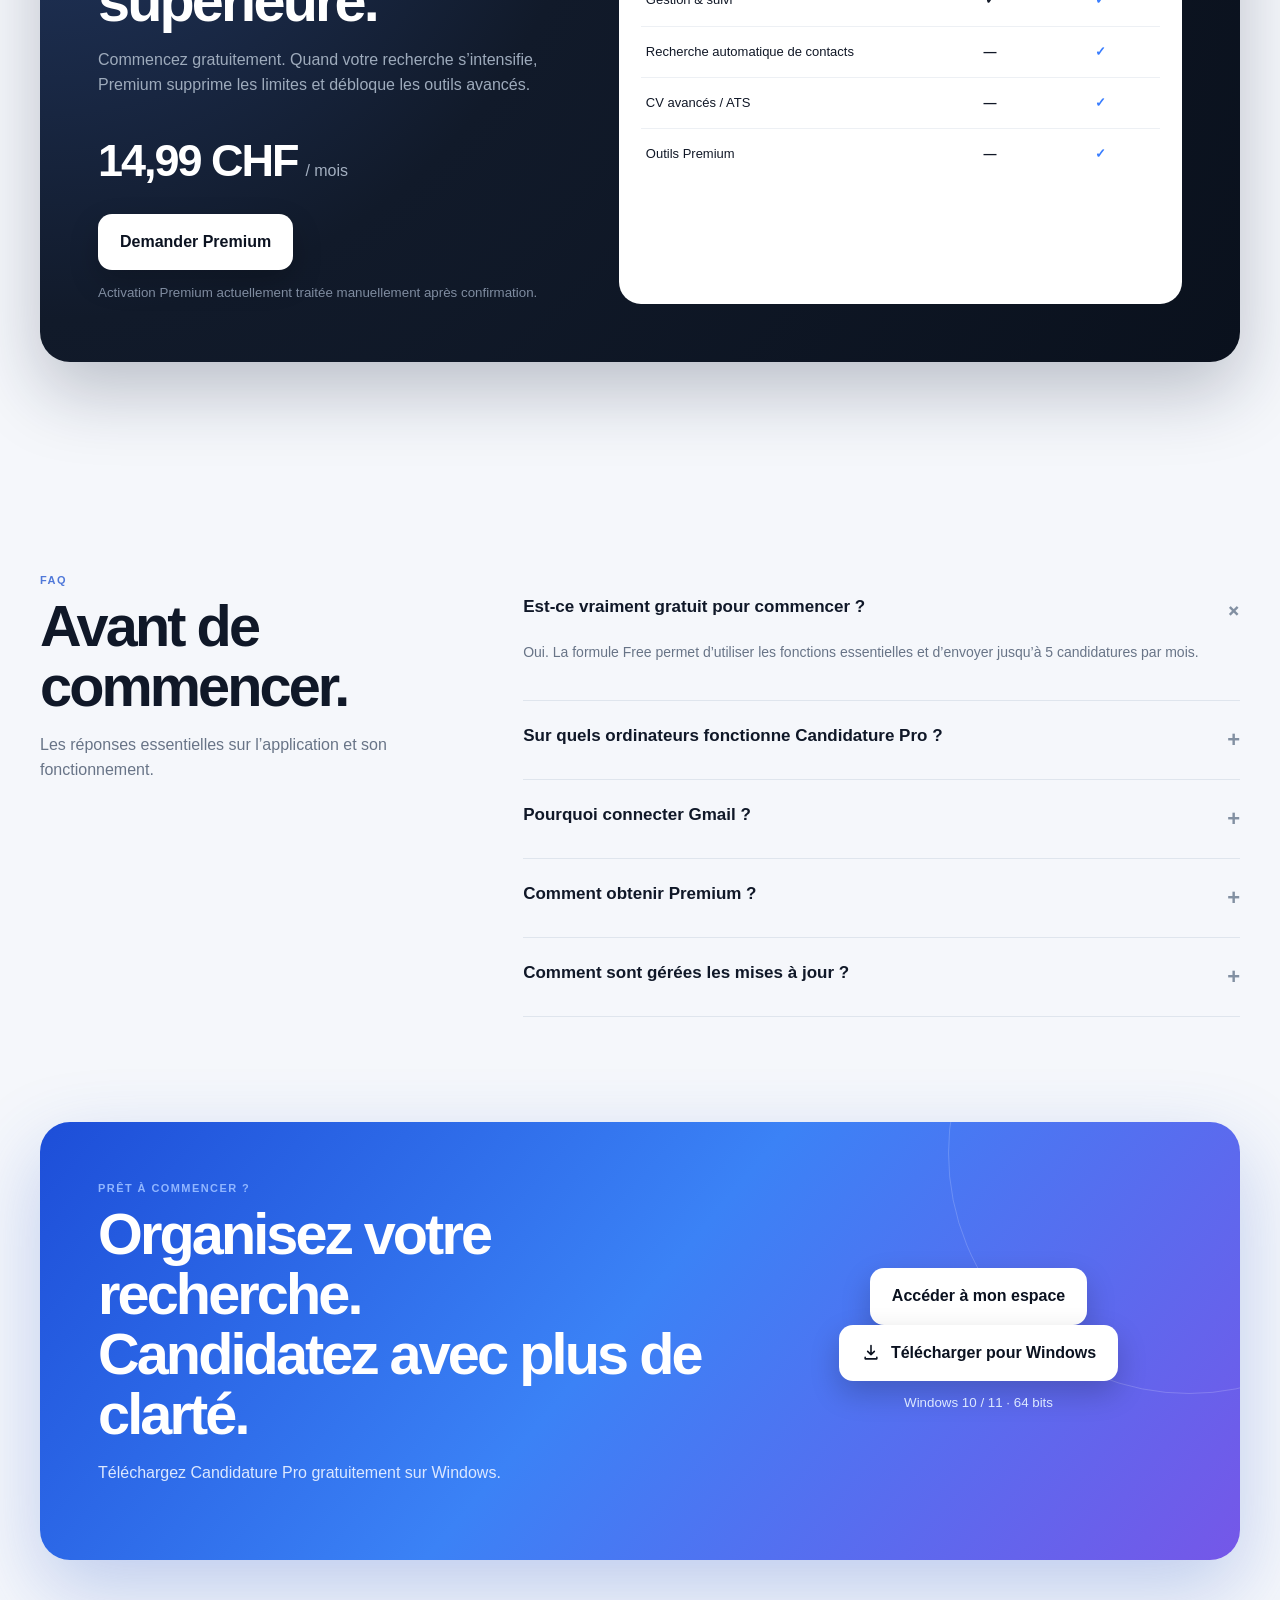
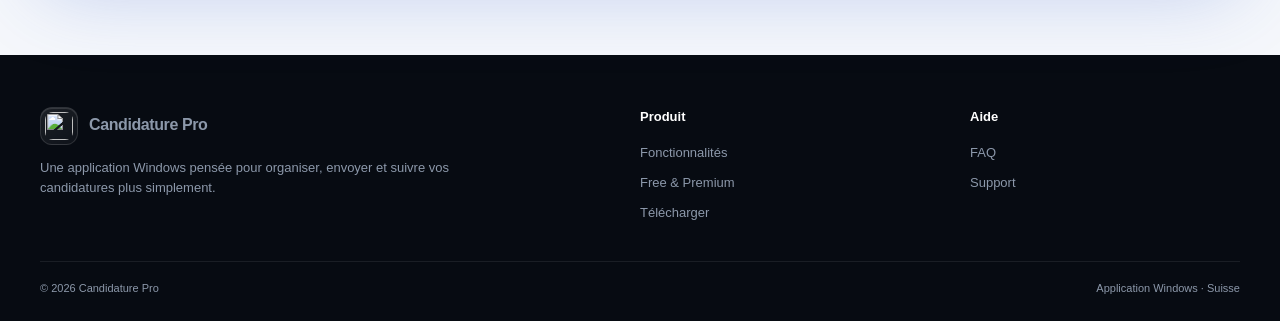
==== commit e9731b6f: "Apply electric blue landing design" ====
--- a/index.html
+++ b/index.html
@@ -23,13 +23,13 @@
   </header>
 
   <main id="top">
-    <section class="hero shell">
+    <section class="hero shell hero-electric">
       <div class="hero-copy">
         <p class="hero-kicker">Recherche d’emploi en Suisse</p>
-        <h1>Du premier contact<br>au prochain <em>entretien.</em></h1>
+        <h1>Pilotez vos<br><em>candidatures</em></h1>
         <p class="lead">Trouvez les entreprises qui vous intéressent, préparez vos dossiers et suivez chaque candidature depuis votre espace personnel.</p>
         <div class="hero-actions">
-          <a class="btn btn-primary btn-lg" href="app/?connexion=1">Accéder à mon espace <span aria-hidden="true">↗</span></a>
+          <a class="btn btn-primary btn-lg" href="app/?connexion=1">Se connecter <span aria-hidden="true">↗</span></a>
           <a class="btn btn-glass btn-lg" href="#product">Découvrir les fonctionnalités</a>
         </div>
       </div>
--- a/styles.css
+++ b/styles.css
@@ -21,3 +21,13 @@
 .product-preview figcaption{padding:0 24px 16px}
 @media(max-width:850px){.hero{grid-template-columns:1fr;min-height:0;padding:58px 0}.product-preview{width:min(100%,560px)}}
 @media(max-width:480px){.hero h1{font-size:clamp(37px,10vw,48px)}.hero h1 br{display:none}.preview-header,.preview-body{padding-inline:16px}.product-preview figcaption{padding-inline:16px}}
+
+.hero-electric{position:relative;isolation:isolate}
+.hero-electric::before{content:"";position:absolute;z-index:-1;inset:0 calc((100% - 100vw)/2);pointer-events:none;overflow:hidden;background:radial-gradient(ellipse at 82% 50%,#0c2d73 0,transparent 45%),linear-gradient(155deg,#041022 55%,#041633 74%,#073b9d 95%)}
+.hero-electric h1 em{color:#41cef7;background:none}
+.hero-electric .btn-primary,.nav-actions .btn-primary{background:#0759e5}
+.hero-electric .product-preview{position:relative;overflow:visible;background:linear-gradient(145deg,#182f50,#0b2141);border-color:#63baff;box-shadow:0 0 24px #1684ff7a,inset 0 0 15px #1e82ee55;transform:perspective(1000px) rotateY(-10deg) rotateZ(-4deg)}
+.hero-electric .product-preview::after{content:"";position:absolute;inset:18px -13px -15px 22px;z-index:-1;border:1px solid #338fff;border-radius:24px;box-shadow:0 8px 22px #0067f56b;pointer-events:none}
+.hero-electric .preview-header{border-radius:23px 23px 0 0;background:#182d4b}
+.hero-electric .preview-row{margin:8px 0;padding:12px;border:1px solid #345175;border-radius:12px;background:#1b3456}
+@media(max-width:850px){.hero-electric .product-preview{transform:none;margin-bottom:14px}.hero-electric .product-preview::after{right:-5px}}
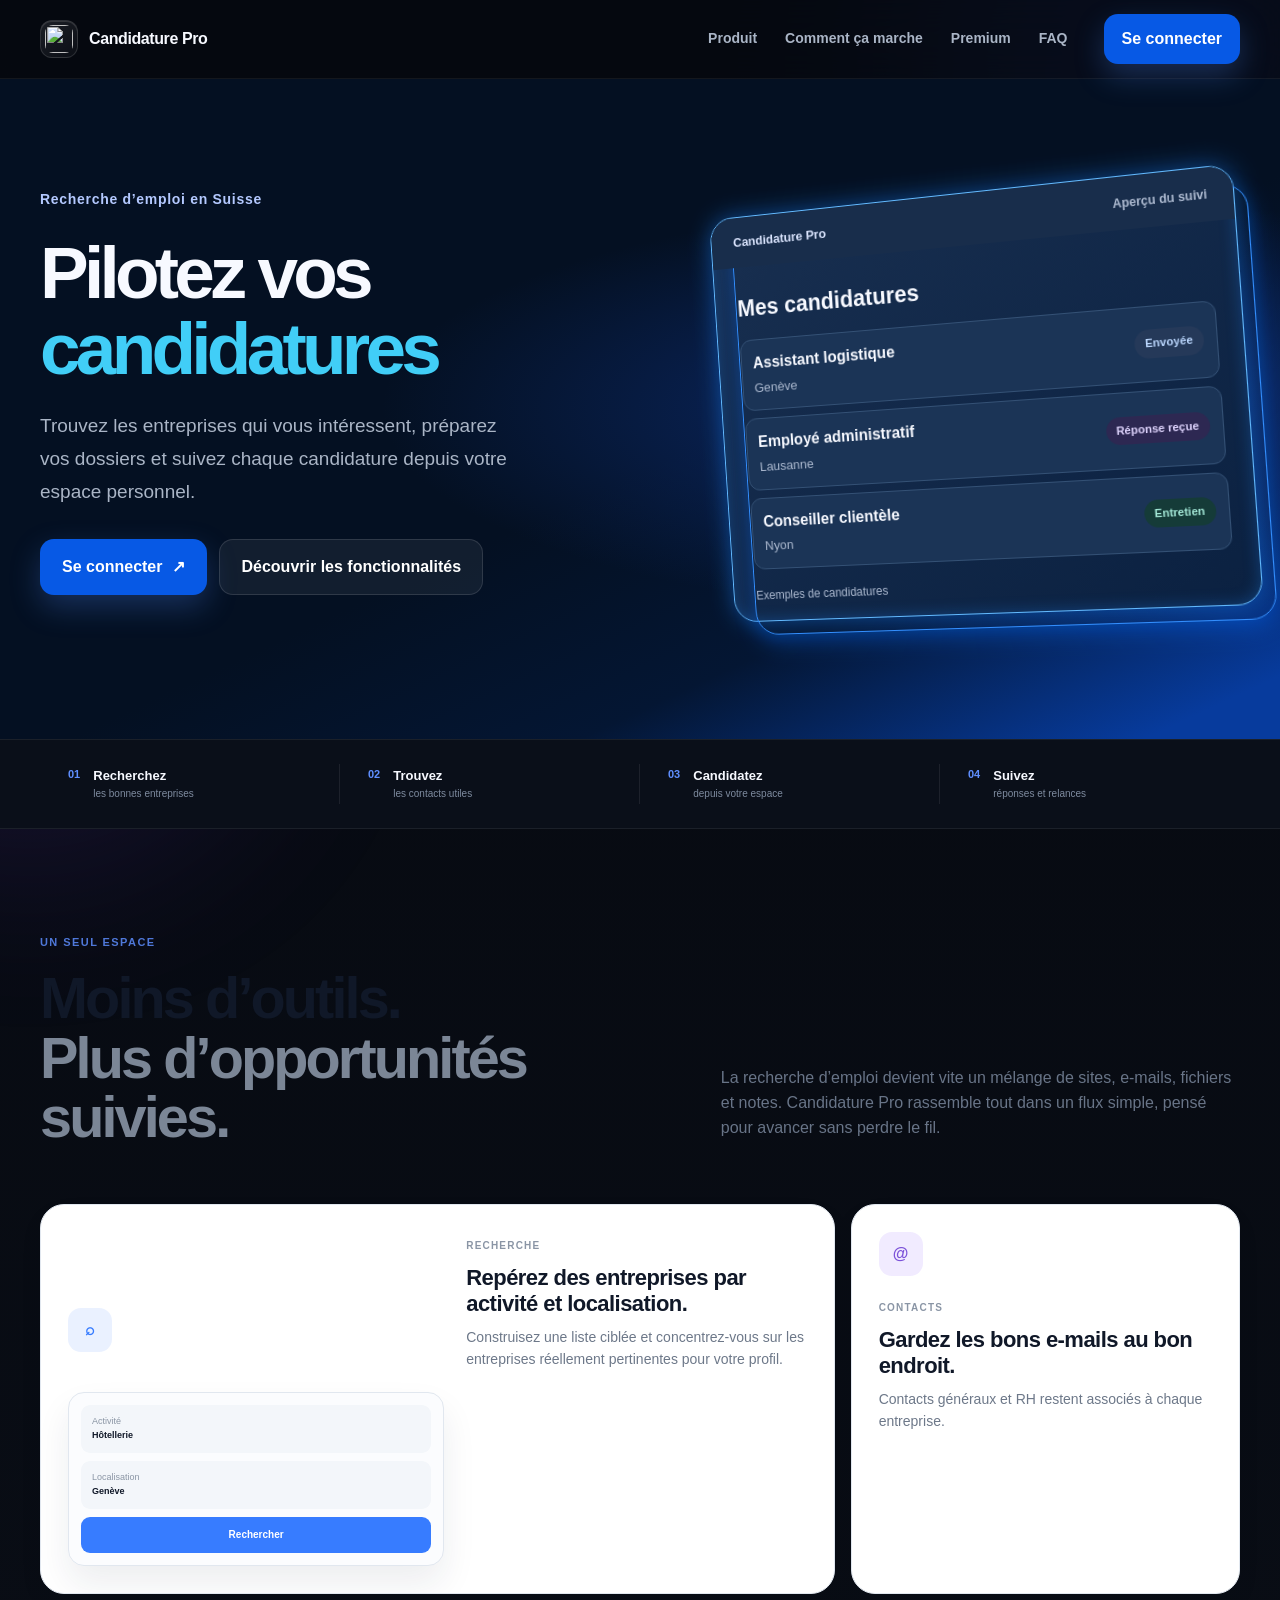
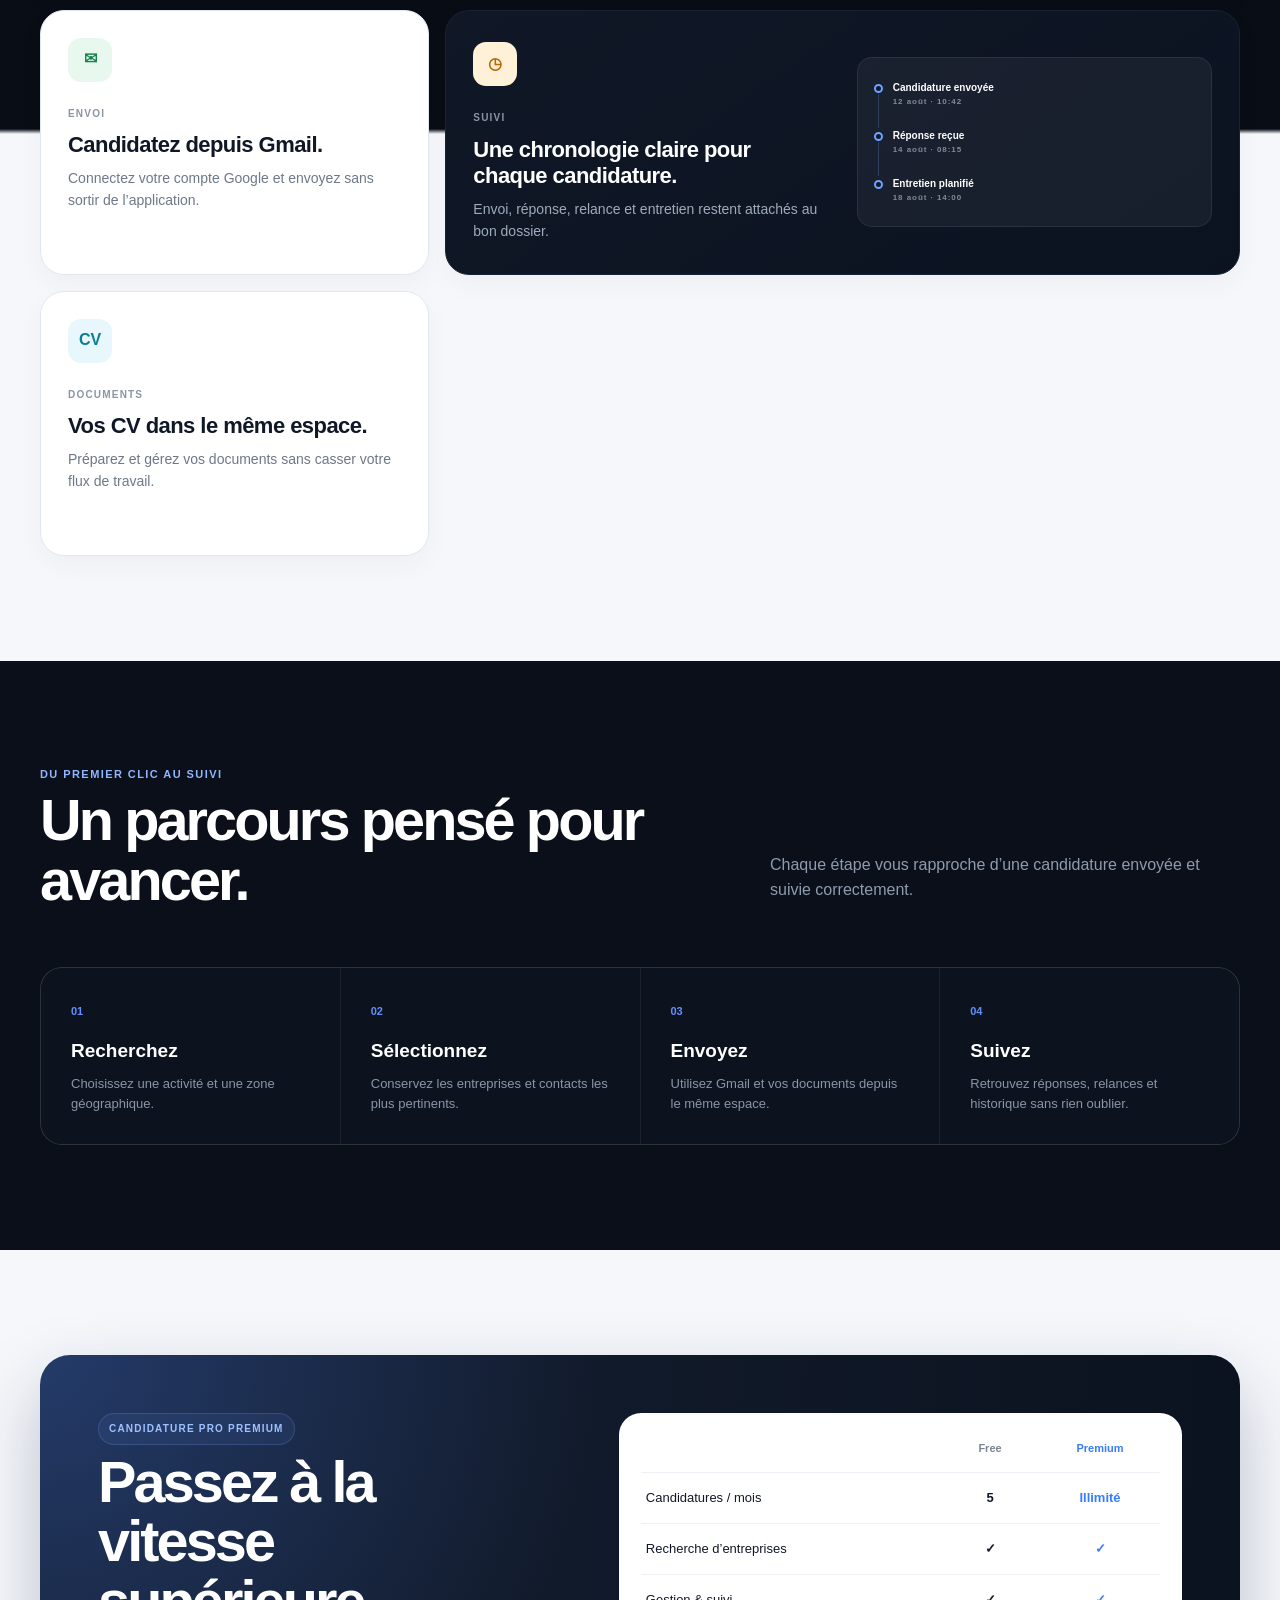
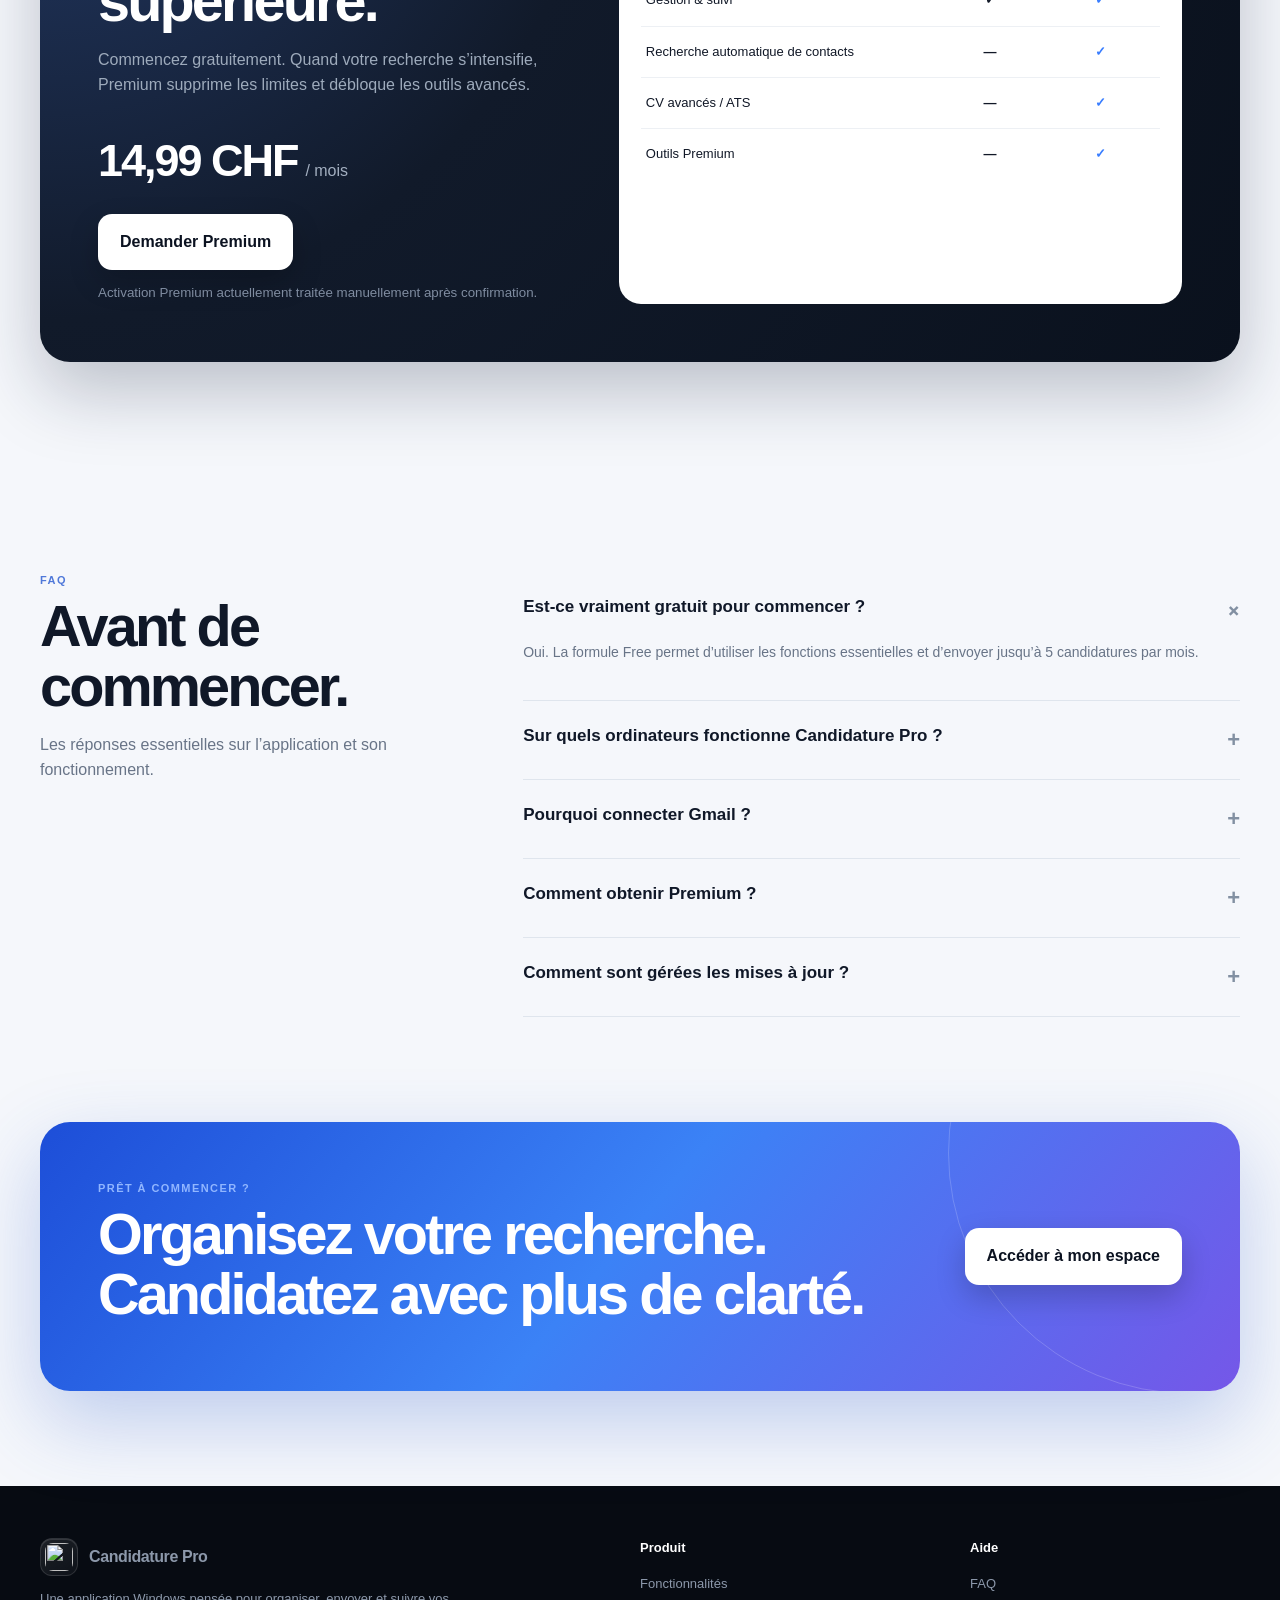
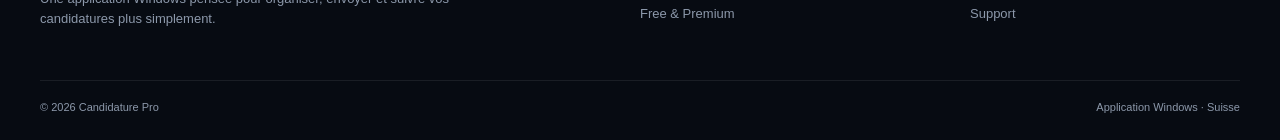
==== commit 4eacaa81: "Move Windows download into the signed-in workspace" ====
--- a/index.html
+++ b/index.html
@@ -18,7 +18,7 @@
       <nav>
         <a href="#product">Produit</a><a href="#workflow">Comment ça marche</a><a href="#premium">Premium</a><a href="#faq">FAQ</a>
       </nav>
-      <div class="nav-actions"><a class="ghost-link" href="app/?connexion=1">Se connecter</a><a class="btn btn-primary" href="https://github.com/granadas/CandidaturePro-Releases/releases/latest/download/CandidaturePro_Setup_x64.exe">Télécharger</a></div>
+      <div class="nav-actions"><a class="btn btn-primary" href="app/?connexion=1">Se connecter</a></div>
     </div>
   </header>
 
@@ -70,10 +70,10 @@
 
     <section class="section shell faq" id="faq"><div><div class="eyebrow">FAQ</div><h2>Avant de commencer.</h2><p>Les réponses essentielles sur l’application et son fonctionnement.</p></div><div class="faq-list"><details open><summary>Est-ce vraiment gratuit pour commencer ?<span>+</span></summary><p>Oui. La formule Free permet d’utiliser les fonctions essentielles et d’envoyer jusqu’à 5 candidatures par mois.</p></details><details><summary>Sur quels ordinateurs fonctionne Candidature Pro ?<span>+</span></summary><p>Candidature Pro est une application Windows 64 bits compatible avec Windows 10 et Windows 11.</p></details><details><summary>Pourquoi connecter Gmail ?<span>+</span></summary><p>La connexion Gmail permet d’envoyer les candidatures et de synchroniser les réponses directement depuis l’application via l’autorisation Google.</p></details><details><summary>Comment obtenir Premium ?<span>+</span></summary><p>Au lancement, la demande Premium est traitée manuellement. L’activation est ensuite appliquée à votre compte après confirmation.</p></details><details><summary>Comment sont gérées les mises à jour ?<span>+</span></summary><p>L’application vérifie les nouvelles versions et vous avertit lorsqu’une mise à jour est disponible.</p></details></div></section>
 
-    <section class="cta-section"><div class="shell cta-card"><div><div class="eyebrow light">PRÊT À COMMENCER ?</div><h2>Organisez votre recherche.<br>Candidatez avec plus de clarté.</h2><p>Téléchargez Candidature Pro gratuitement sur Windows.</p></div><div class="cta-actions"><a class="btn btn-light btn-lg" href="app/?connexion=1">Accéder à mon espace</a><a class="btn btn-light btn-lg" href="https://github.com/granadas/CandidaturePro-Releases/releases/latest/download/CandidaturePro_Setup_x64.exe"><svg viewBox="0 0 24 24"><path d="M12 3v11m0 0 4-4m-4 4-4-4M5 17v2h14v-2"/></svg>Télécharger pour Windows</a><small>Windows 10 / 11 · 64 bits</small></div></div></section>
+    <section class="cta-section"><div class="shell cta-card"><div><div class="eyebrow light">PRÊT À COMMENCER ?</div><h2>Organisez votre recherche.<br>Candidatez avec plus de clarté.</h2></div><div class="cta-actions"><a class="btn btn-light btn-lg" href="app/?connexion=1">Accéder à mon espace</a></div></div></section>
   </main>
 
-  <footer><div class="shell footer-grid"><div><a class="brand" href="#top"><span class="brand-mark"><img src="assets/logo.png" alt=""></span><span>Candidature Pro</span></a><p>Une application Windows pensée pour organiser, envoyer et suivre vos candidatures plus simplement.</p></div><div><b>Produit</b><a href="#product">Fonctionnalités</a><a href="#premium">Free & Premium</a><a href="https://github.com/granadas/CandidaturePro-Releases/releases/latest/download/CandidaturePro_Setup_x64.exe">Télécharger</a></div><div><b>Aide</b><a href="#faq">FAQ</a><a href="mailto:jobrufali@gmail.com?subject=Support%20Candidature%20Pro">Support</a></div></div><div class="shell footer-bottom"><span>© 2026 Candidature Pro</span><span>Application Windows · Suisse</span></div></footer>
+  <footer><div class="shell footer-grid"><div><a class="brand" href="#top"><span class="brand-mark"><img src="assets/logo.png" alt=""></span><span>Candidature Pro</span></a><p>Une application Windows pensée pour organiser, envoyer et suivre vos candidatures plus simplement.</p></div><div><b>Produit</b><a href="#product">Fonctionnalités</a><a href="#premium">Free & Premium</a></div><div><b>Aide</b><a href="#faq">FAQ</a><a href="mailto:jobrufali@gmail.com?subject=Support%20Candidature%20Pro">Support</a></div></div><div class="shell footer-bottom"><span>© 2026 Candidature Pro</span><span>Application Windows · Suisse</span></div></footer>
   <script src="script.js"></script>
 </body>
 </html>
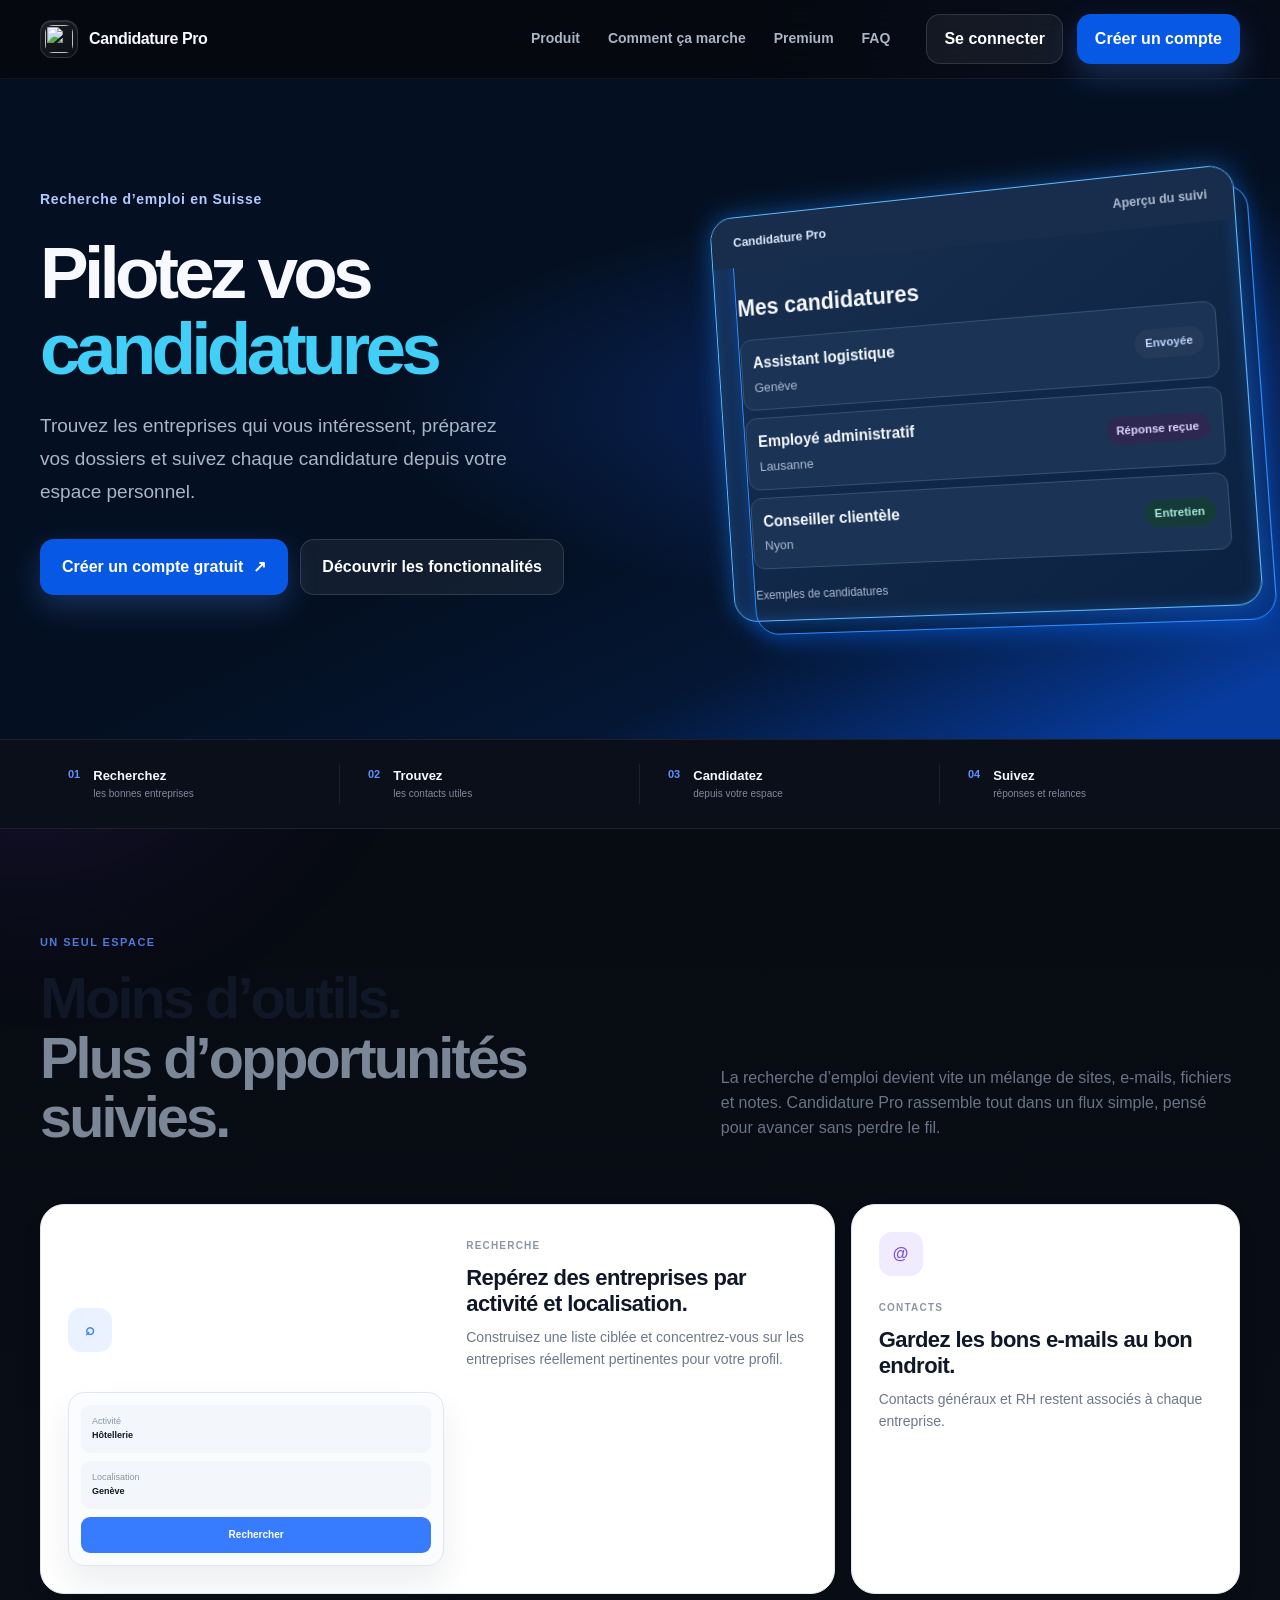
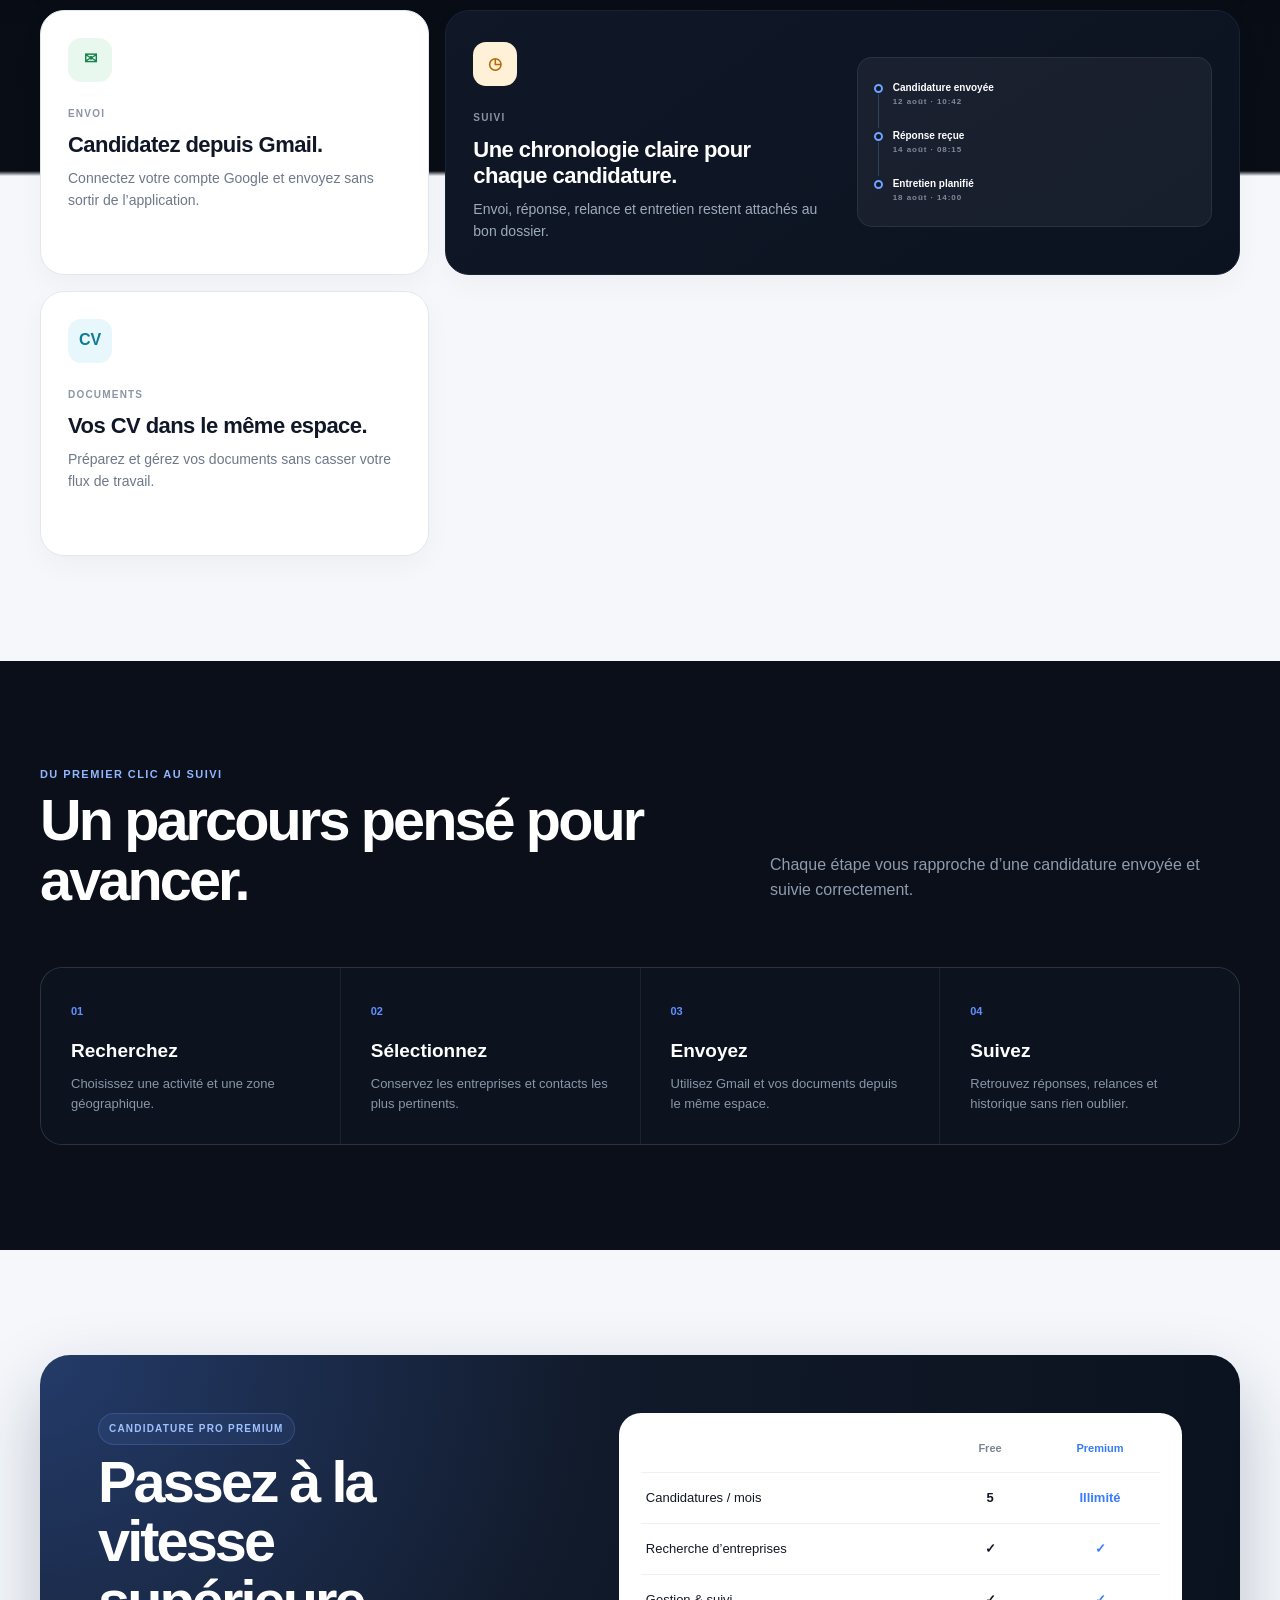
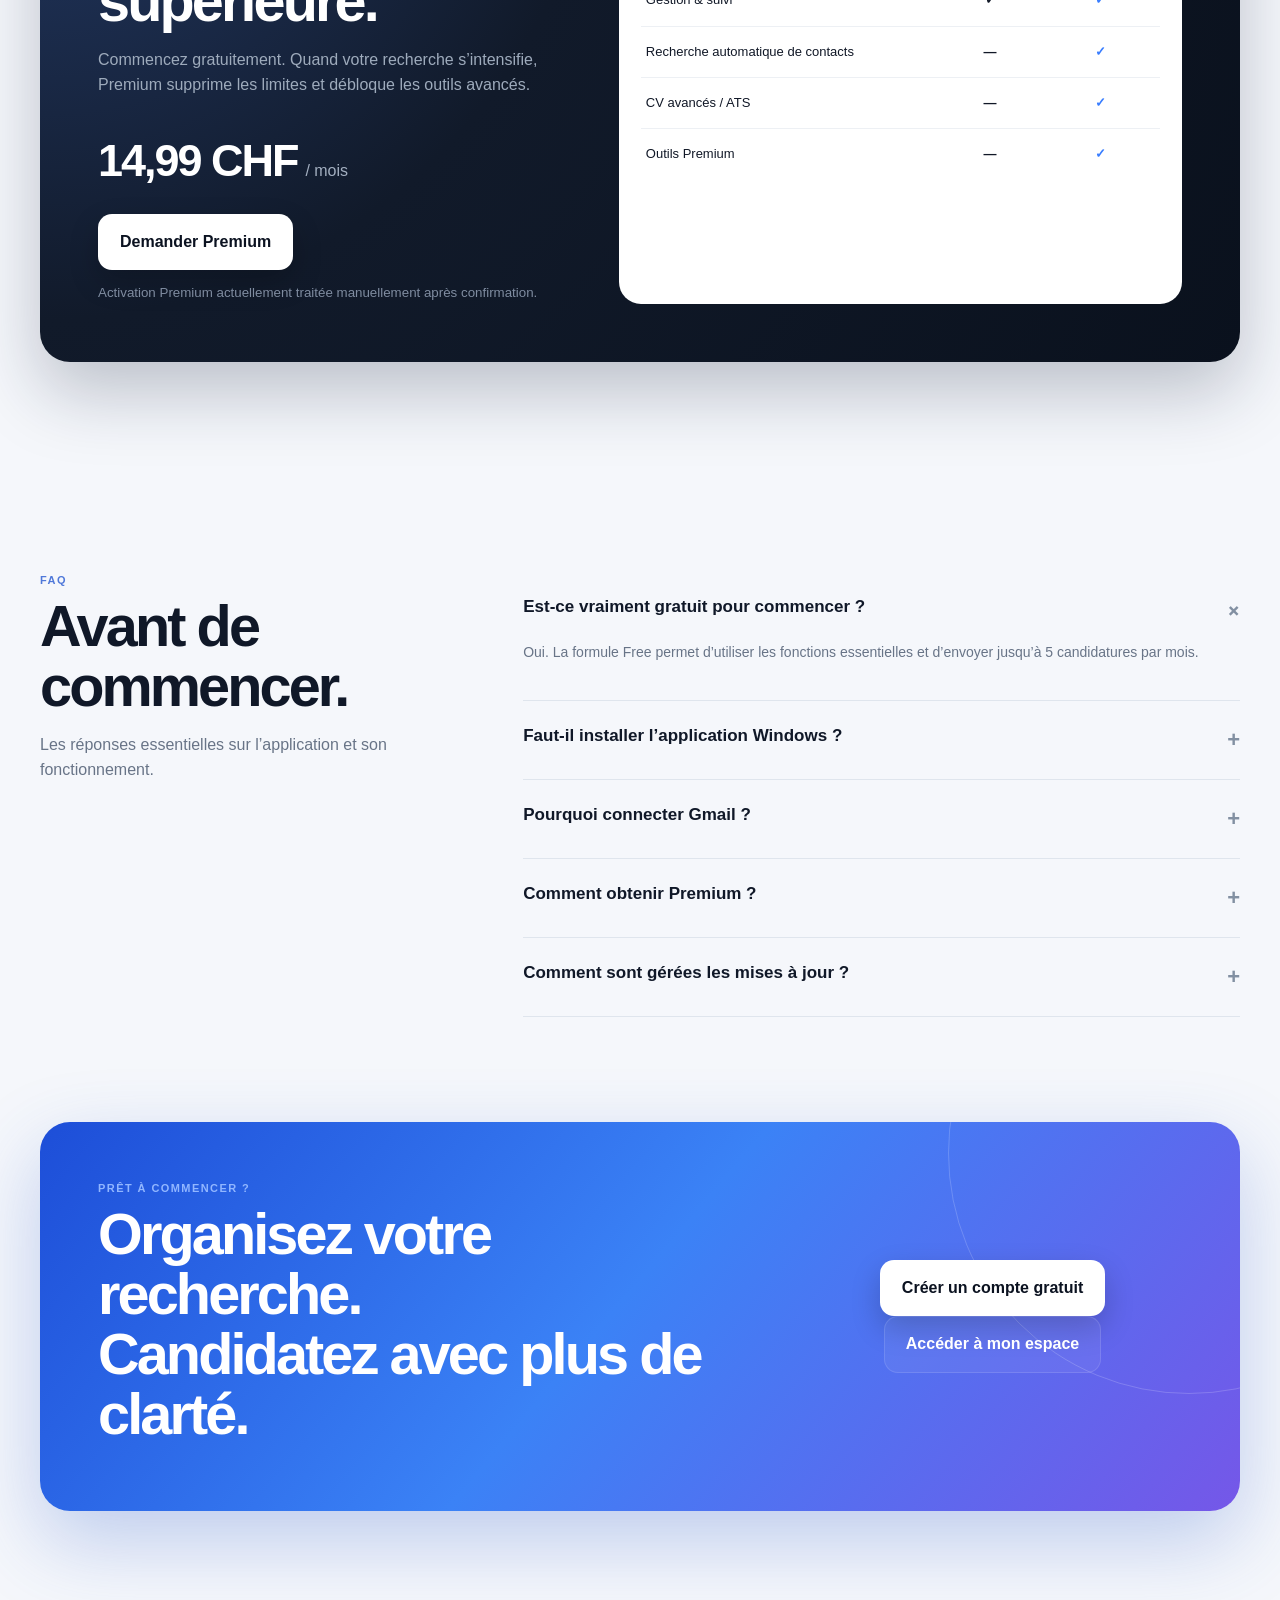
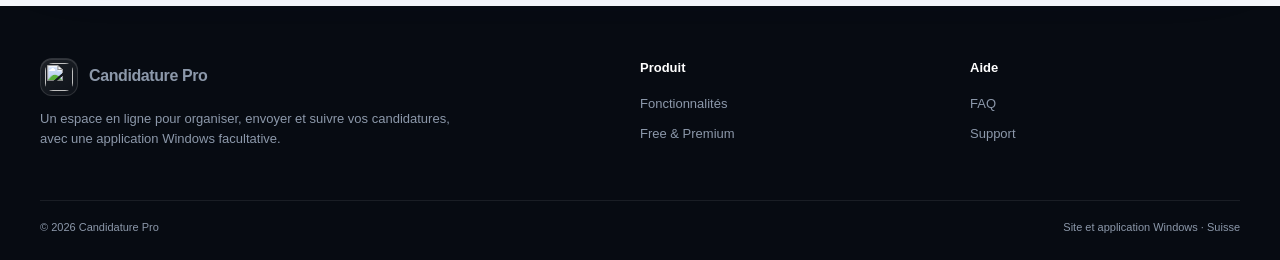
==== commit 57579bcd: "Create free accounts on the website with email confirmation and resend support" ====
--- a/index.html
+++ b/index.html
@@ -4,11 +4,11 @@
   <meta name="google-site-verification" content="pzYJ-l_pSA0hXIdi0pwkv5i7uLzu8DPLIW7ypDd37Yw" />
   <meta charset="utf-8" />
   <meta name="viewport" content="width=device-width,initial-scale=1" />
-  <meta name="description" content="Candidature Pro centralise la recherche d'entreprises, les contacts, les candidatures, les réponses et les documents dans une application Windows moderne." />
+  <meta name="description" content="Candidature Pro centralise la recherche d’entreprises, les contacts, les candidatures, les réponses et les documents dans votre navigateur, avec une application Windows facultative." />
   <meta name="theme-color" content="#070b14" />
   <title>Candidature Pro — Passez de la recherche à l'action</title>
   <link rel="icon" href="assets/logo.png" />
-  <link rel="stylesheet" href="styles.css" />
+  <link rel="stylesheet" href="styles.css?v=20261118-signup" />
 </head>
 <body>
   <div class="ambient ambient-a"></div><div class="ambient ambient-b"></div>
@@ -18,7 +18,7 @@
       <nav>
         <a href="#product">Produit</a><a href="#workflow">Comment ça marche</a><a href="#premium">Premium</a><a href="#faq">FAQ</a>
       </nav>
-      <div class="nav-actions"><a class="btn btn-primary" href="app/?connexion=1">Se connecter</a></div>
+      <div class="nav-actions"><a class="btn btn-glass" href="app/?connexion=1">Se connecter</a><a class="btn btn-primary" href="app/?inscription=1">Créer un compte</a></div>
     </div>
   </header>
 
@@ -29,7 +29,7 @@
         <h1>Pilotez vos<br><em>candidatures</em></h1>
         <p class="lead">Trouvez les entreprises qui vous intéressent, préparez vos dossiers et suivez chaque candidature depuis votre espace personnel.</p>
         <div class="hero-actions">
-          <a class="btn btn-primary btn-lg" href="app/?connexion=1">Se connecter <span aria-hidden="true">↗</span></a>
+          <a class="btn btn-primary btn-lg" href="app/?inscription=1">Créer un compte gratuit <span aria-hidden="true">↗</span></a>
           <a class="btn btn-glass btn-lg" href="#product">Découvrir les fonctionnalités</a>
         </div>
       </div>
@@ -68,12 +68,12 @@
       </div>
     </section>
 
-    <section class="section shell faq" id="faq"><div><div class="eyebrow">FAQ</div><h2>Avant de commencer.</h2><p>Les réponses essentielles sur l’application et son fonctionnement.</p></div><div class="faq-list"><details open><summary>Est-ce vraiment gratuit pour commencer ?<span>+</span></summary><p>Oui. La formule Free permet d’utiliser les fonctions essentielles et d’envoyer jusqu’à 5 candidatures par mois.</p></details><details><summary>Sur quels ordinateurs fonctionne Candidature Pro ?<span>+</span></summary><p>Candidature Pro est une application Windows 64 bits compatible avec Windows 10 et Windows 11.</p></details><details><summary>Pourquoi connecter Gmail ?<span>+</span></summary><p>La connexion Gmail permet d’envoyer les candidatures et de synchroniser les réponses directement depuis l’application via l’autorisation Google.</p></details><details><summary>Comment obtenir Premium ?<span>+</span></summary><p>Au lancement, la demande Premium est traitée manuellement. L’activation est ensuite appliquée à votre compte après confirmation.</p></details><details><summary>Comment sont gérées les mises à jour ?<span>+</span></summary><p>L’application vérifie les nouvelles versions et vous avertit lorsqu’une mise à jour est disponible.</p></details></div></section>
+    <section class="section shell faq" id="faq"><div><div class="eyebrow">FAQ</div><h2>Avant de commencer.</h2><p>Les réponses essentielles sur l’application et son fonctionnement.</p></div><div class="faq-list"><details open><summary>Est-ce vraiment gratuit pour commencer ?<span>+</span></summary><p>Oui. La formule Free permet d’utiliser les fonctions essentielles et d’envoyer jusqu’à 5 candidatures par mois.</p></details><details><summary>Faut-il installer l’application Windows ?<span>+</span></summary><p>Non. Créez votre compte et utilisez l’espace en ligne dans un navigateur récent. L’application Windows 64 bits reste disponible pour Windows 10 et Windows 11 depuis votre espace connecté.</p></details><details><summary>Pourquoi connecter Gmail ?<span>+</span></summary><p>La connexion Gmail permet d’envoyer les candidatures et de synchroniser les réponses directement depuis l’application via l’autorisation Google.</p></details><details><summary>Comment obtenir Premium ?<span>+</span></summary><p>Au lancement, la demande Premium est traitée manuellement. L’activation est ensuite appliquée à votre compte après confirmation.</p></details><details><summary>Comment sont gérées les mises à jour ?<span>+</span></summary><p>L’application vérifie les nouvelles versions et vous avertit lorsqu’une mise à jour est disponible.</p></details></div></section>
 
-    <section class="cta-section"><div class="shell cta-card"><div><div class="eyebrow light">PRÊT À COMMENCER ?</div><h2>Organisez votre recherche.<br>Candidatez avec plus de clarté.</h2></div><div class="cta-actions"><a class="btn btn-light btn-lg" href="app/?connexion=1">Accéder à mon espace</a></div></div></section>
+    <section class="cta-section"><div class="shell cta-card"><div><div class="eyebrow light">PRÊT À COMMENCER ?</div><h2>Organisez votre recherche.<br>Candidatez avec plus de clarté.</h2></div><div class="cta-actions"><a class="btn btn-light btn-lg" href="app/?inscription=1">Créer un compte gratuit</a><a class="btn btn-glass btn-lg" href="app/?connexion=1">Accéder à mon espace</a></div></div></section>
   </main>
 
-  <footer><div class="shell footer-grid"><div><a class="brand" href="#top"><span class="brand-mark"><img src="assets/logo.png" alt=""></span><span>Candidature Pro</span></a><p>Une application Windows pensée pour organiser, envoyer et suivre vos candidatures plus simplement.</p></div><div><b>Produit</b><a href="#product">Fonctionnalités</a><a href="#premium">Free & Premium</a></div><div><b>Aide</b><a href="#faq">FAQ</a><a href="mailto:jobrufali@gmail.com?subject=Support%20Candidature%20Pro">Support</a></div></div><div class="shell footer-bottom"><span>© 2026 Candidature Pro</span><span>Application Windows · Suisse</span></div></footer>
+  <footer><div class="shell footer-grid"><div><a class="brand" href="#top"><span class="brand-mark"><img src="assets/logo.png" alt=""></span><span>Candidature Pro</span></a><p>Un espace en ligne pour organiser, envoyer et suivre vos candidatures, avec une application Windows facultative.</p></div><div><b>Produit</b><a href="#product">Fonctionnalités</a><a href="#premium">Free & Premium</a></div><div><b>Aide</b><a href="#faq">FAQ</a><a href="mailto:jobrufali@gmail.com?subject=Support%20Candidature%20Pro">Support</a></div></div><div class="shell footer-bottom"><span>© 2026 Candidature Pro</span><span>Site et application Windows · Suisse</span></div></footer>
   <script src="script.js"></script>
 </body>
 </html>
--- a/styles.css
+++ b/styles.css
@@ -31,3 +31,5 @@
 .hero-electric .preview-header{border-radius:23px 23px 0 0;background:#182d4b}
 .hero-electric .preview-row{margin:8px 0;padding:12px;border:1px solid #345175;border-radius:12px;background:#1b3456}
 @media(max-width:850px){.hero-electric .product-preview{transform:none;margin-bottom:14px}.hero-electric .product-preview::after{right:-5px}}
+
+@media(max-width:720px){.nav-actions a[href*="inscription"]{display:none}.nav{justify-content:space-between;gap:12px}.nav .brand{font-size:15px}.nav-actions .btn{padding:10px 12px;font-size:13px}}
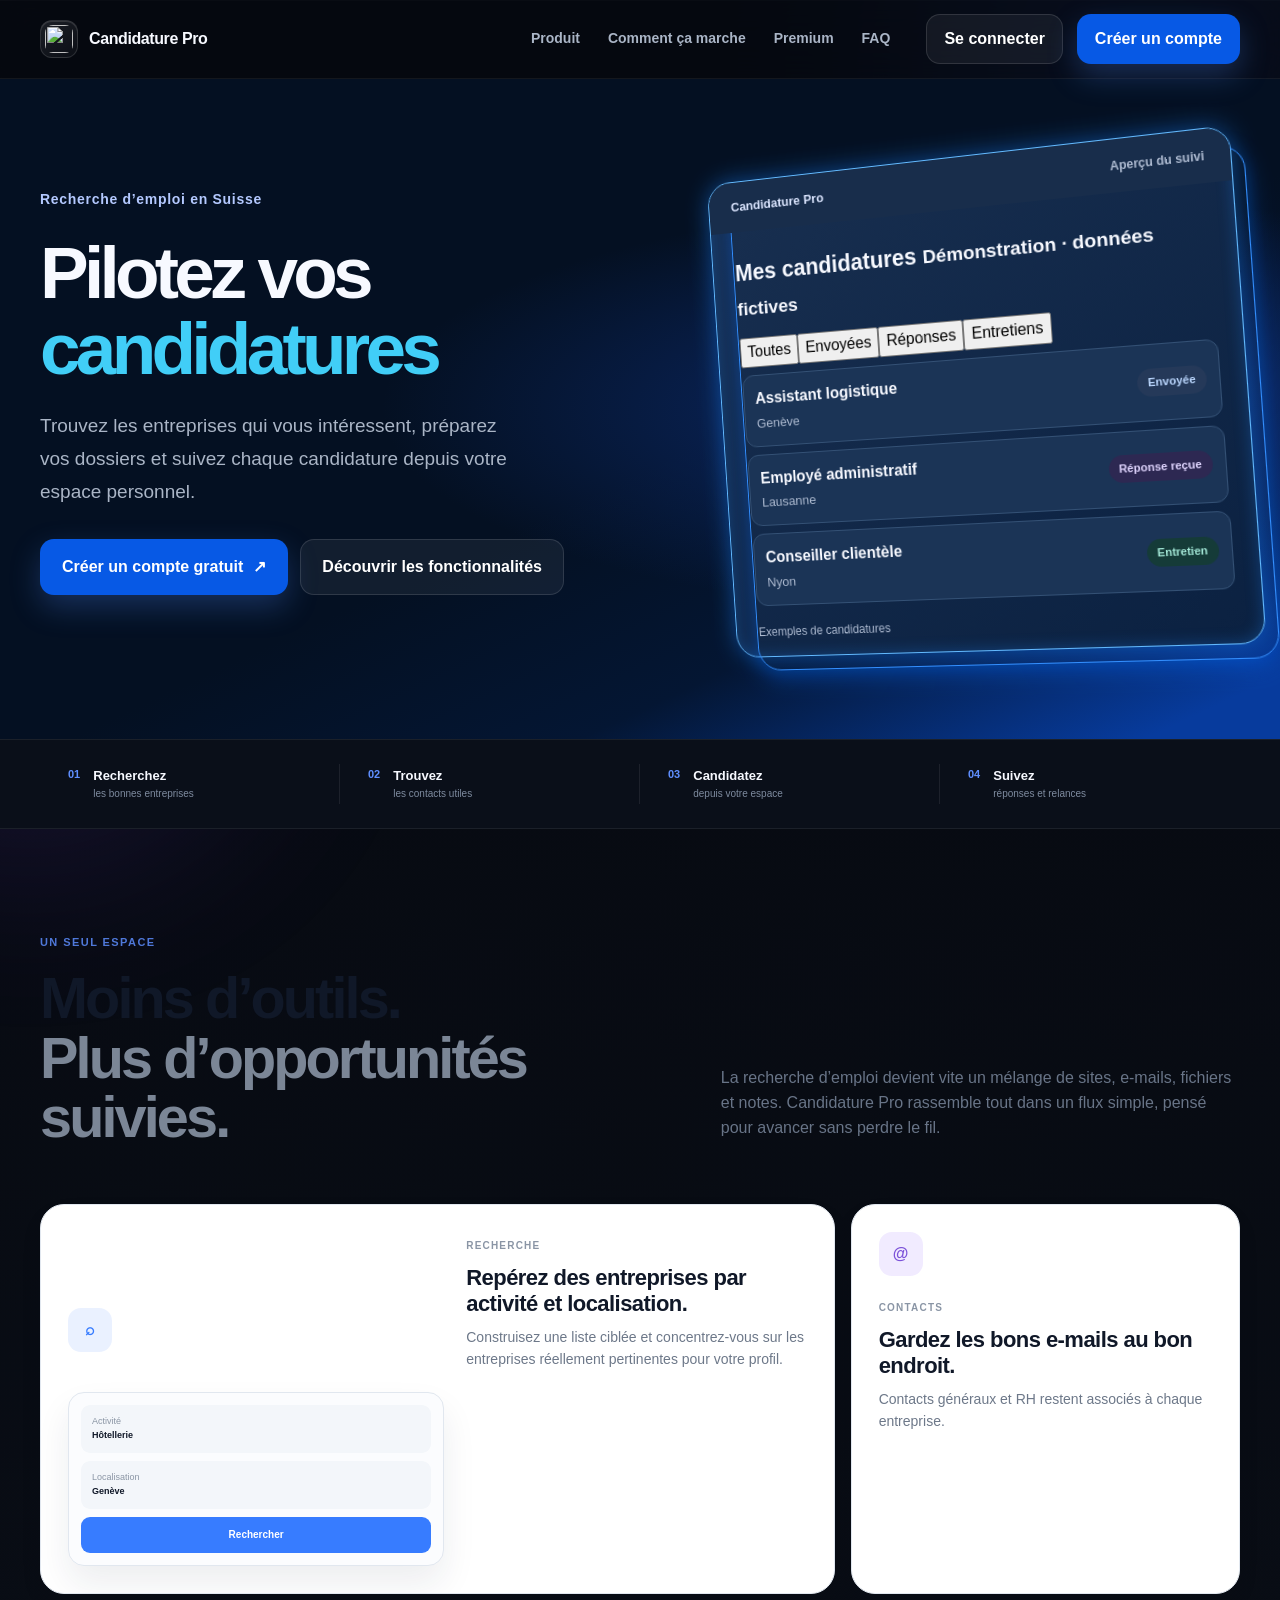
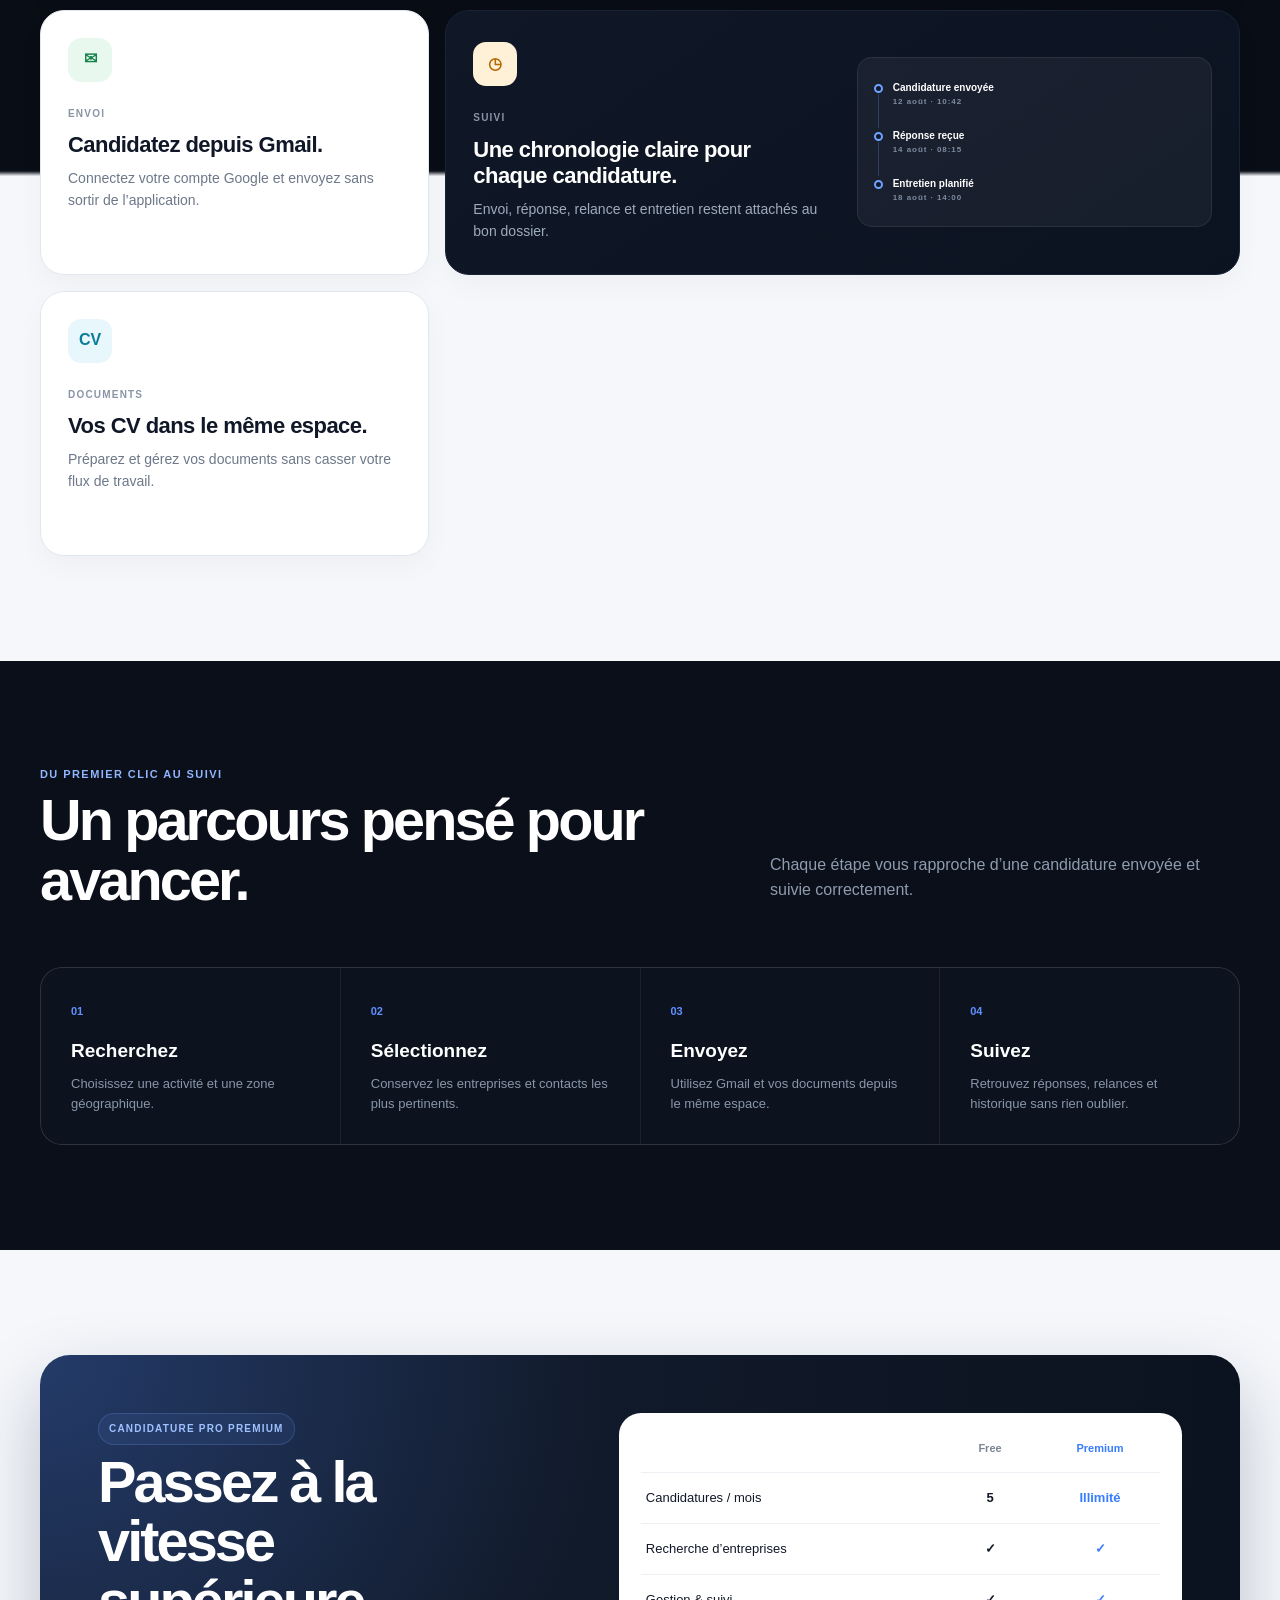
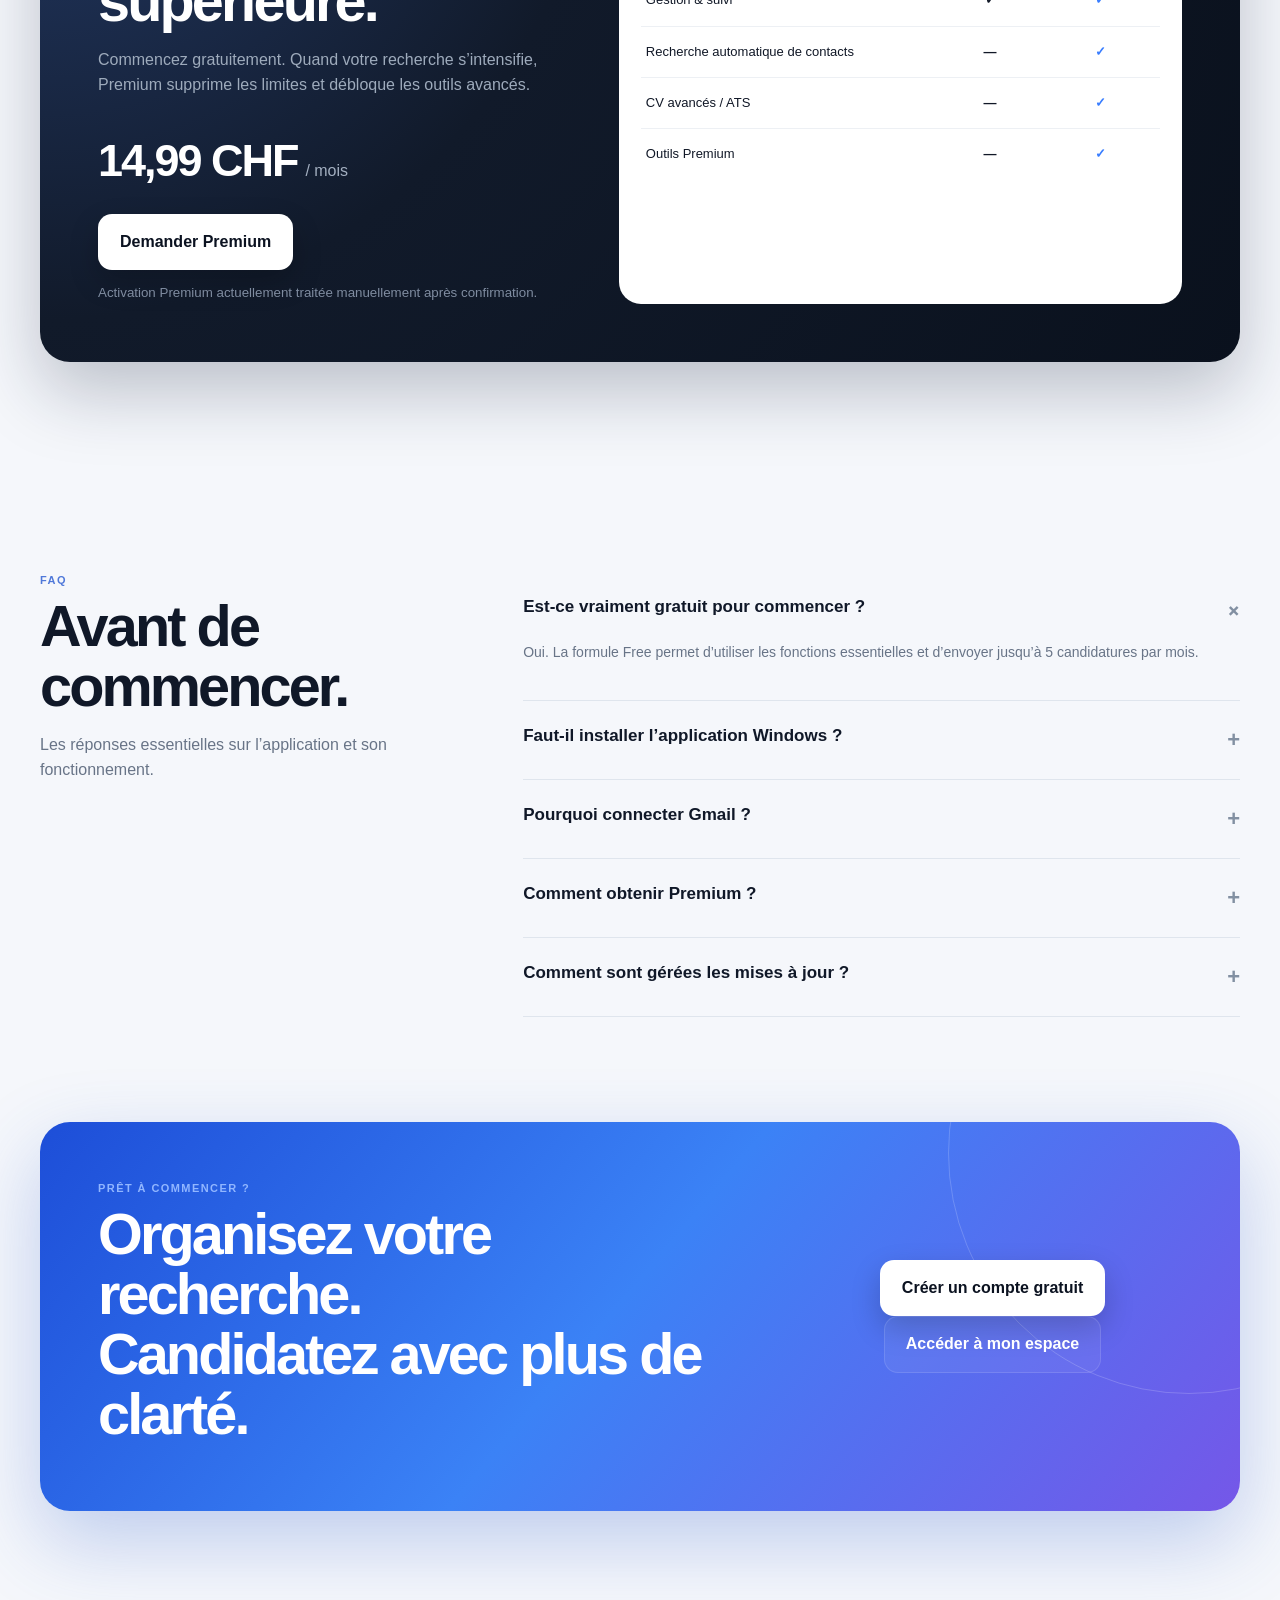
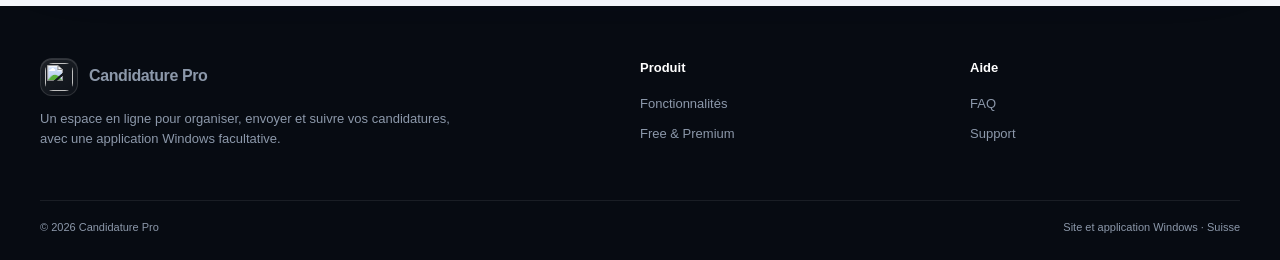
==== commit 32a664f9: "Add interactive fictional application-status demo to homepage" ====
--- a/index.html
+++ b/index.html
@@ -36,7 +36,8 @@
       <figure class="product-preview">
         <div class="preview-header"><span>Candidature Pro</span><span>Aperçu du suivi</span></div>
         <div class="preview-body">
-          <h2>Mes candidatures</h2>
+          <h2>Mes candidatures <small class="demo-tag">Démonstration · données fictives</small></h2>
+          <div class="demo-filters" role="group" aria-label="Filtrer les candidatures de démonstration"><button type="button" class="demo-filter active" data-demo-filter="all" aria-pressed="true">Toutes</button><button type="button" class="demo-filter" data-demo-filter="sent" aria-pressed="false">Envoyées</button><button type="button" class="demo-filter" data-demo-filter="reply" aria-pressed="false">Réponses</button><button type="button" class="demo-filter" data-demo-filter="interview" aria-pressed="false">Entretiens</button></div>
           <div class="preview-row"><div><strong>Assistant logistique</strong><small>Genève</small></div><span class="preview-status sent">Envoyée</span></div>
           <div class="preview-row"><div><strong>Employé administratif</strong><small>Lausanne</small></div><span class="preview-status reply">Réponse reçue</span></div>
           <div class="preview-row"><div><strong>Conseiller clientèle</strong><small>Nyon</small></div><span class="preview-status interview">Entretien</span></div>
@@ -75,5 +76,20 @@
 
   <footer><div class="shell footer-grid"><div><a class="brand" href="#top"><span class="brand-mark"><img src="assets/logo.png" alt=""></span><span>Candidature Pro</span></a><p>Un espace en ligne pour organiser, envoyer et suivre vos candidatures, avec une application Windows facultative.</p></div><div><b>Produit</b><a href="#product">Fonctionnalités</a><a href="#premium">Free & Premium</a></div><div><b>Aide</b><a href="#faq">FAQ</a><a href="mailto:jobrufali@gmail.com?subject=Support%20Candidature%20Pro">Support</a></div></div><div class="shell footer-bottom"><span>© 2026 Candidature Pro</span><span>Site et application Windows · Suisse</span></div></footer>
   <script src="script.js"></script>
+<script>
+  document.querySelectorAll("[data-demo-filter]").forEach(button => {
+    button.addEventListener("click", () => {
+      const status = button.dataset.demoFilter;
+      document.querySelectorAll("[data-demo-filter]").forEach(item => {
+        const active = item === button;
+        item.classList.toggle("active", active);
+        item.setAttribute("aria-pressed", String(active));
+      });
+      document.querySelectorAll("[data-demo-status]").forEach(row => {
+        row.hidden = status !== "all" && row.dataset.demoStatus !== status;
+      });
+    });
+  });
+</script>
 </body>
 </html>
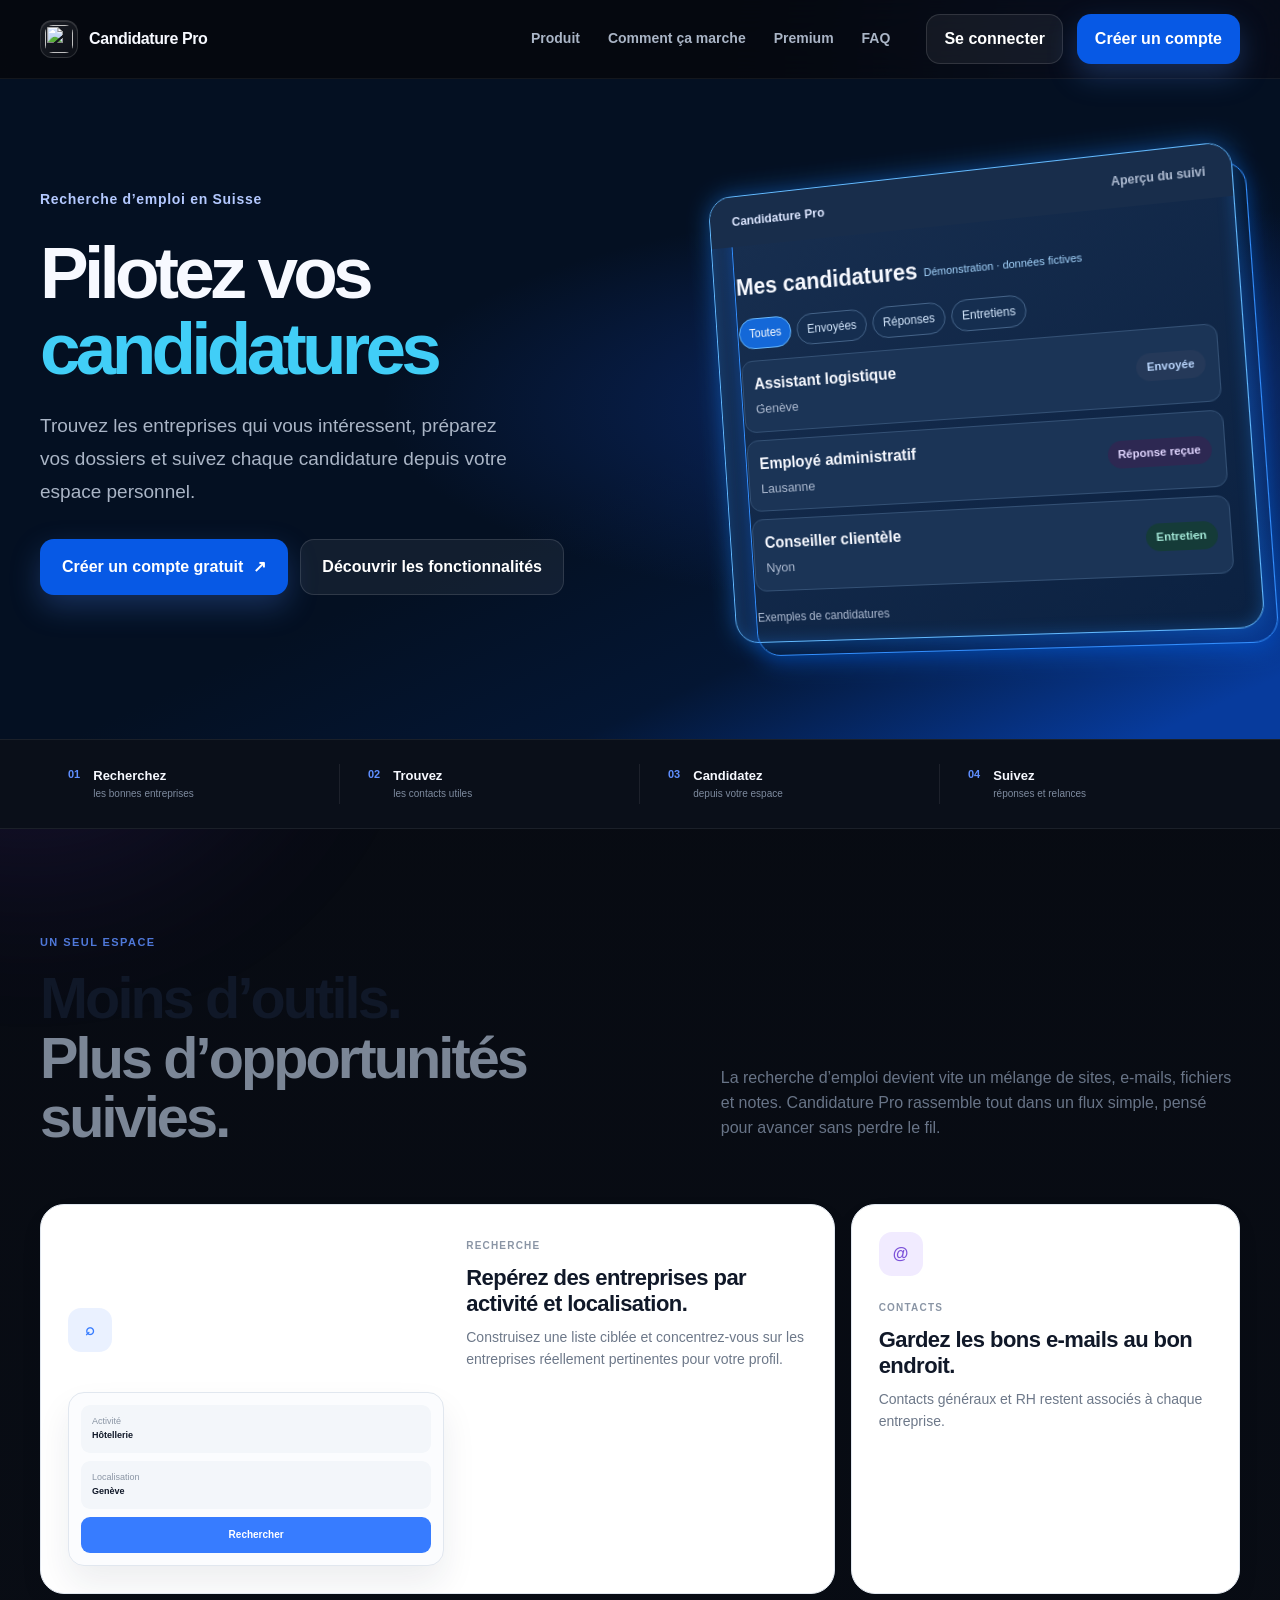
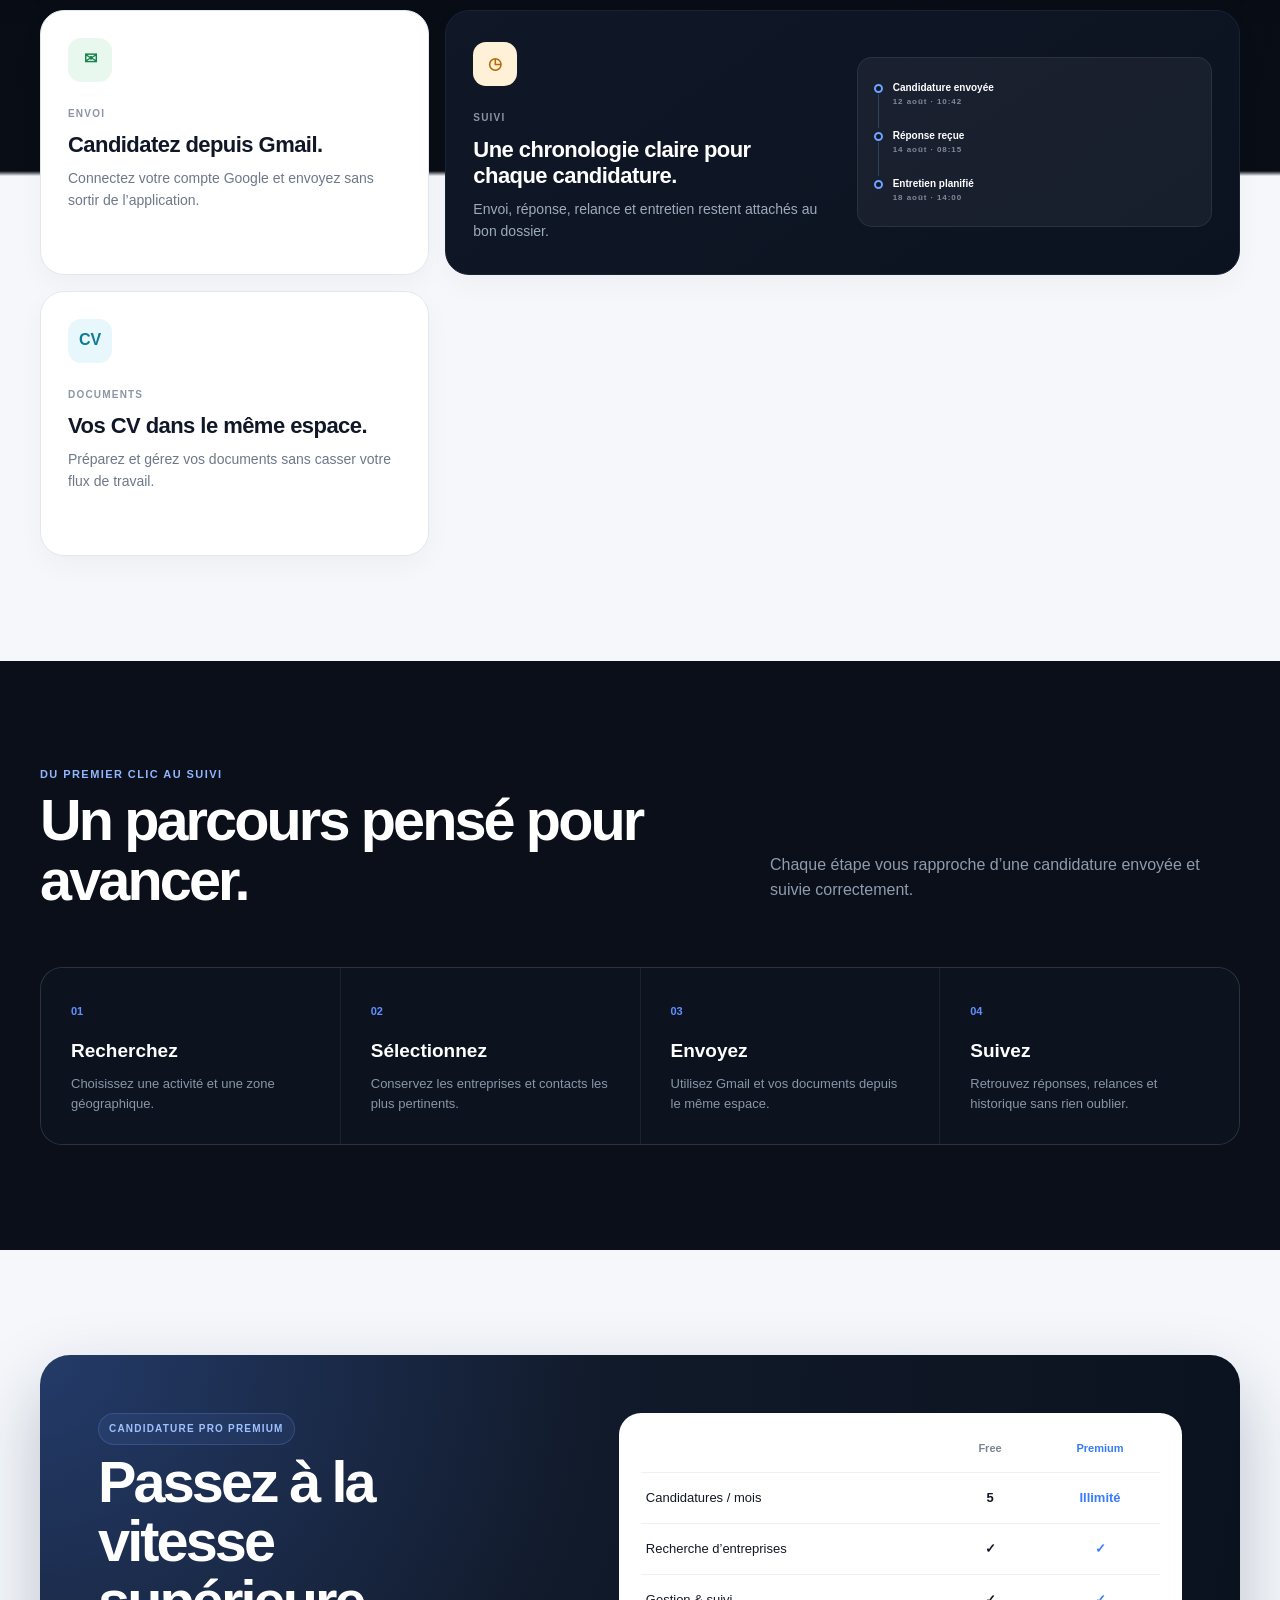
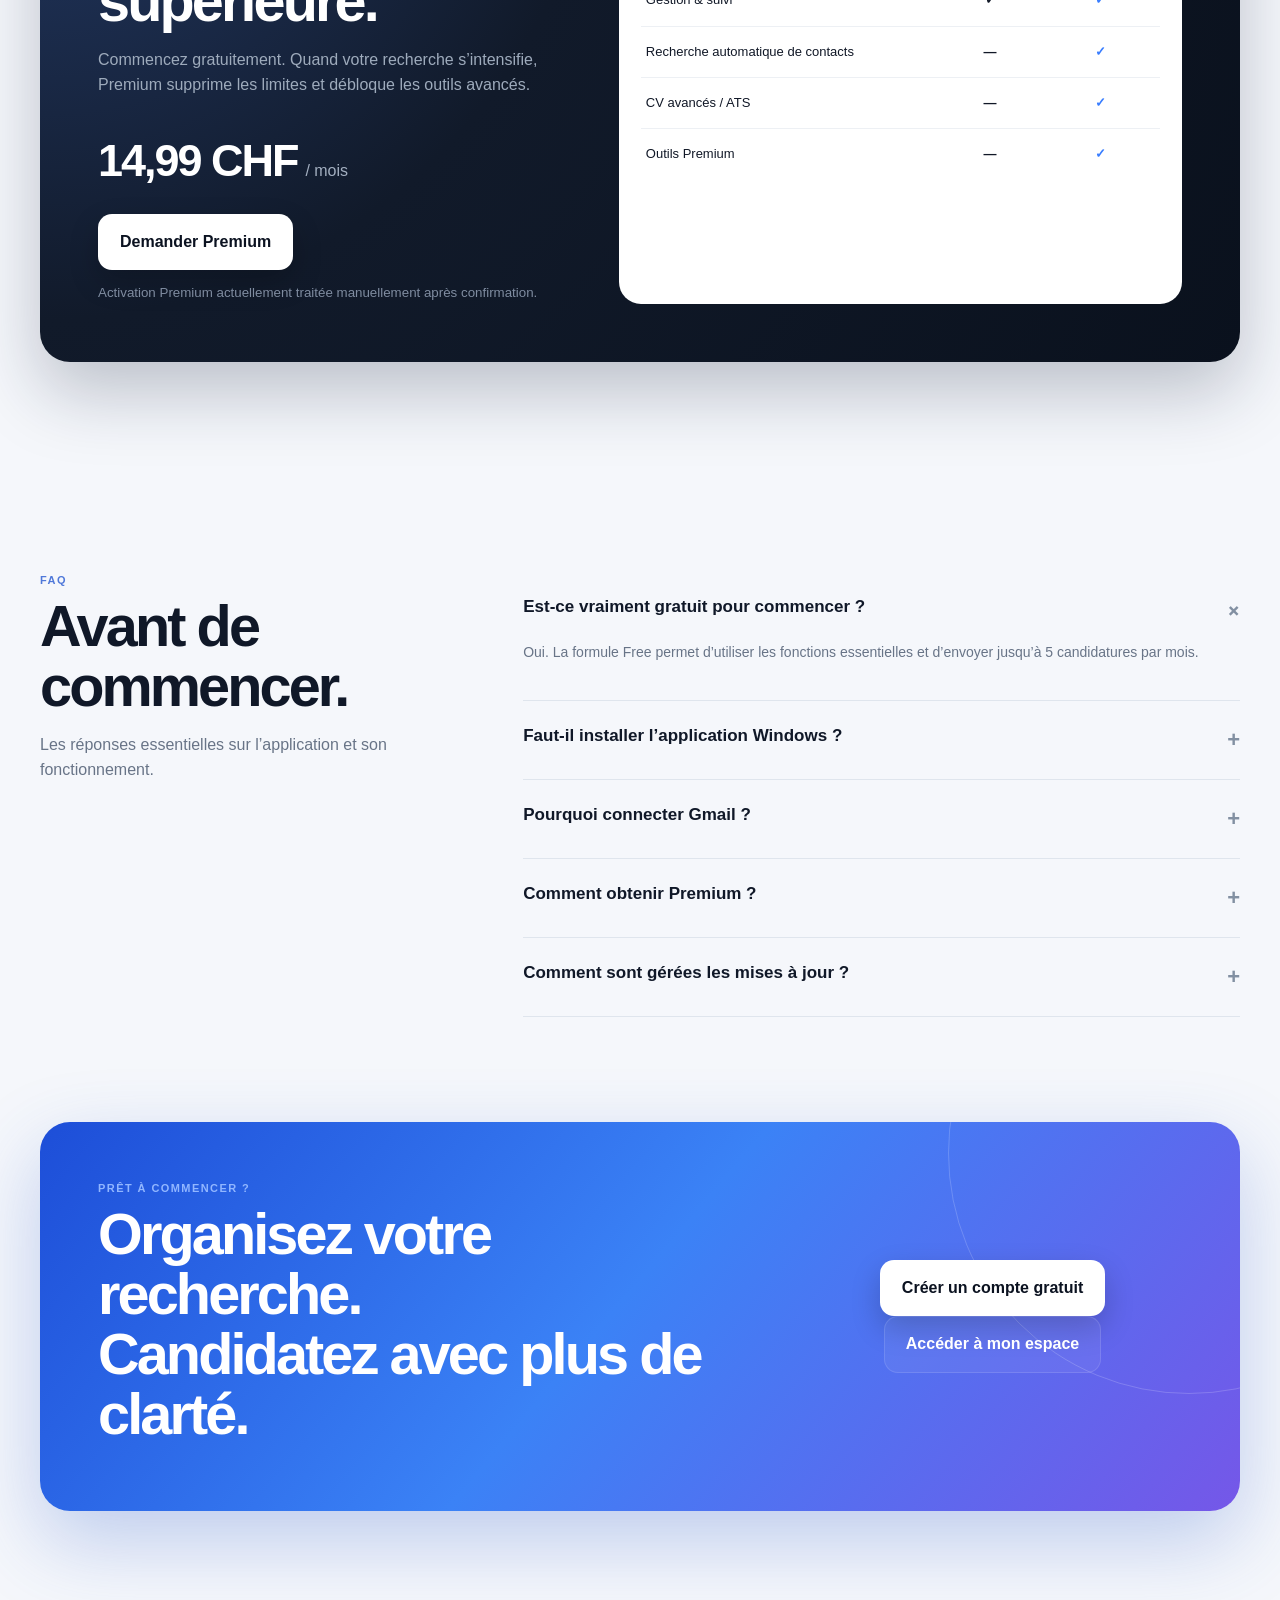
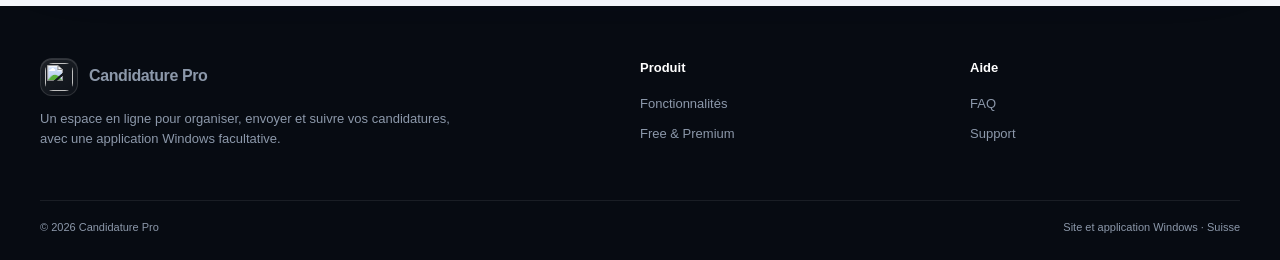
==== commit a172a470: "Apply the SEO audit fixes and CV gallery details" ====
--- a/index.html
+++ b/index.html
@@ -4,7 +4,7 @@
   <meta name="google-site-verification" content="pzYJ-l_pSA0hXIdi0pwkv5i7uLzu8DPLIW7ypDd37Yw" />
   <meta charset="utf-8" />
   <meta name="viewport" content="width=device-width,initial-scale=1" />
-  <meta name="description" content="Candidature Pro centralise la recherche d’entreprises, les contacts, les candidatures, les réponses et les documents dans votre navigateur, avec une application Windows facultative." />
+  <meta name="description" content="Recherchez des entreprises en Suisse romande, préparez vos dossiers et suivez vos candidatures dans un espace clair et sécurisé." />
   <meta name="theme-color" content="#070b14" />
   <title>Candidature Pro — Passez de la recherche à l'action</title>
   <link rel="icon" href="assets/logo.png" />
--- a/styles.css
+++ b/styles.css
@@ -33,3 +33,11 @@
 @media(max-width:850px){.hero-electric .product-preview{transform:none;margin-bottom:14px}.hero-electric .product-preview::after{right:-5px}}
 
 @media(max-width:720px){.nav-actions a[href*="inscription"]{display:none}.nav{justify-content:space-between;gap:12px}.nav .brand{font-size:15px}.nav-actions .btn{padding:10px 12px;font-size:13px}}
+
+/* Interactive landing-page demo: fictional examples only */
+.demo-tag{display:inline-block;font-size:11px;font-weight:500;color:#a7d7ff;vertical-align:middle}
+.demo-filters{display:flex;flex-wrap:wrap;gap:6px;margin:12px 0}
+.demo-filter{border:1px solid #456489;background:#152e50;color:#d7eaff;padding:6px 10px;border-radius:999px;font:inherit;font-size:12px;cursor:pointer}
+.demo-filter.active,.demo-filter[aria-pressed="true"]{background:#1468d8;color:#fff;border-color:#68b9ff}
+.demo-filter:focus-visible{outline:3px solid #8bd9ff;outline-offset:2px}
+.preview-row[hidden]{display:none!important}
